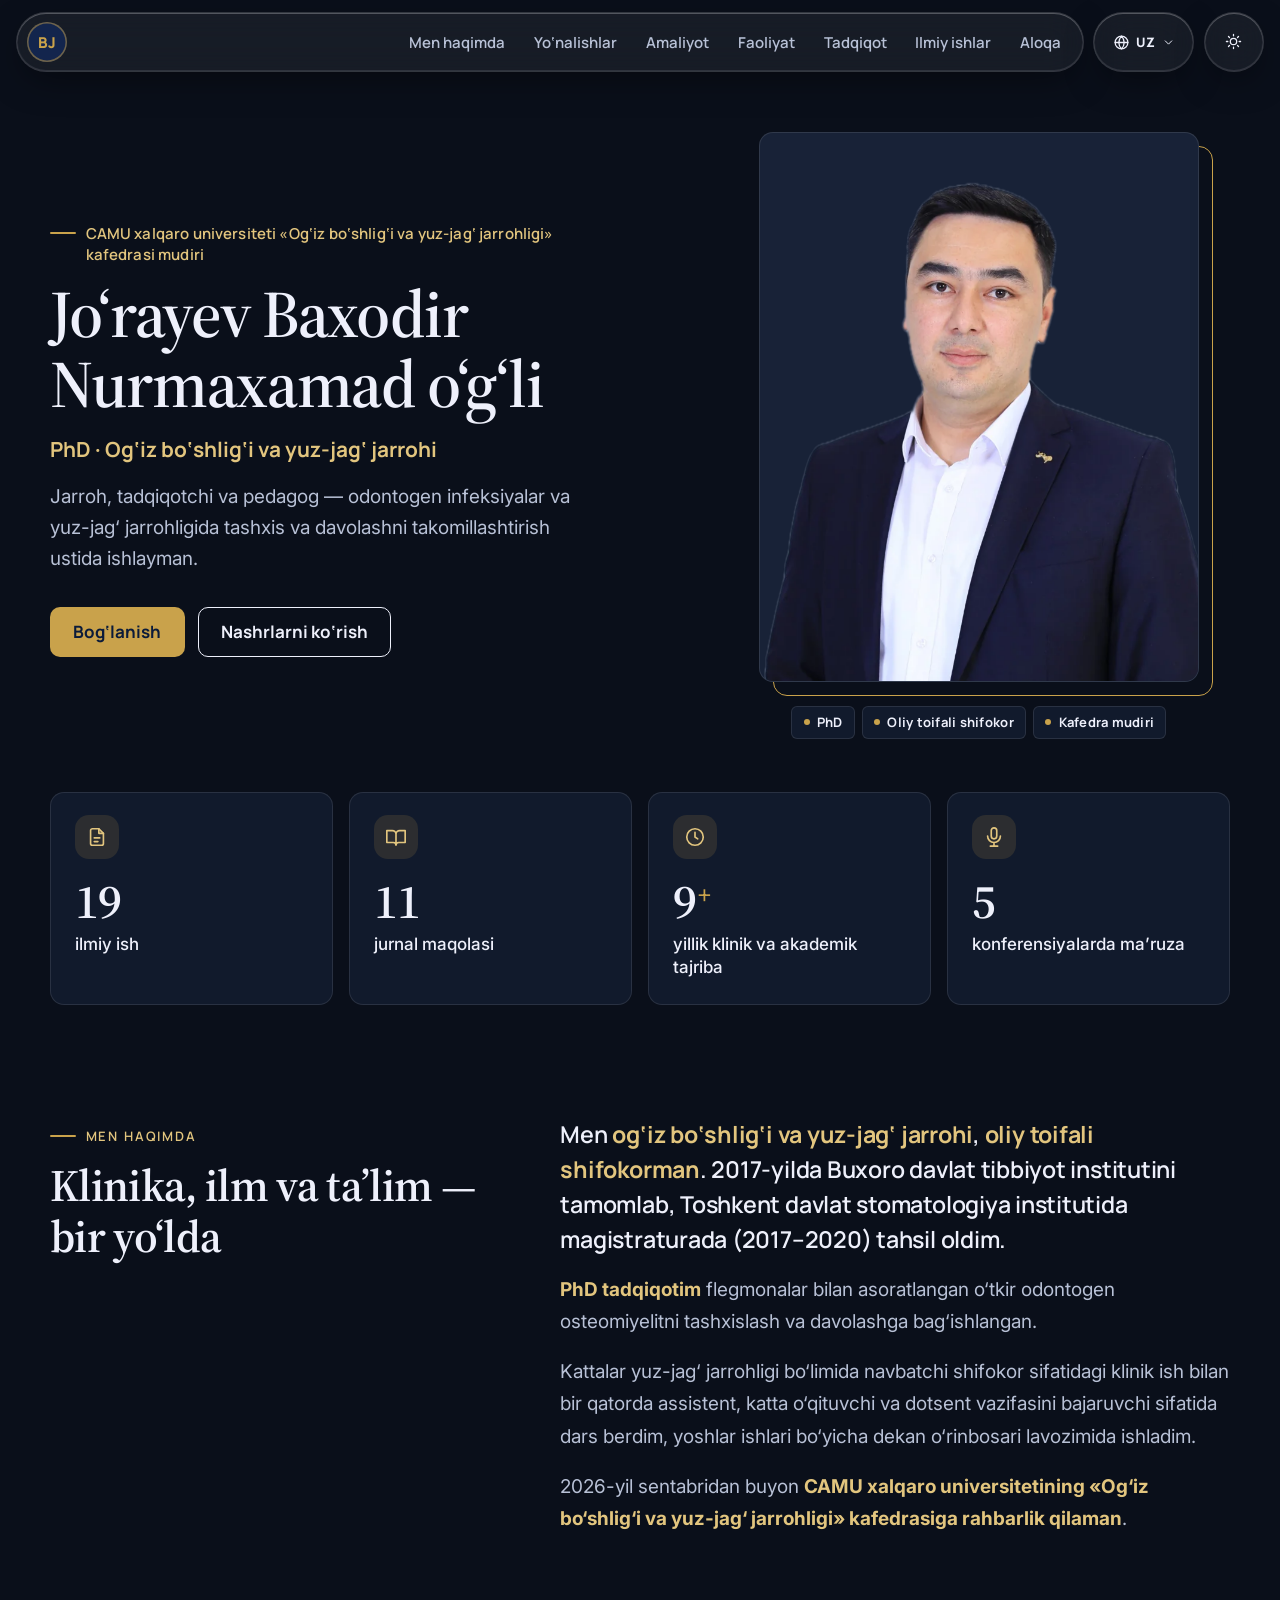
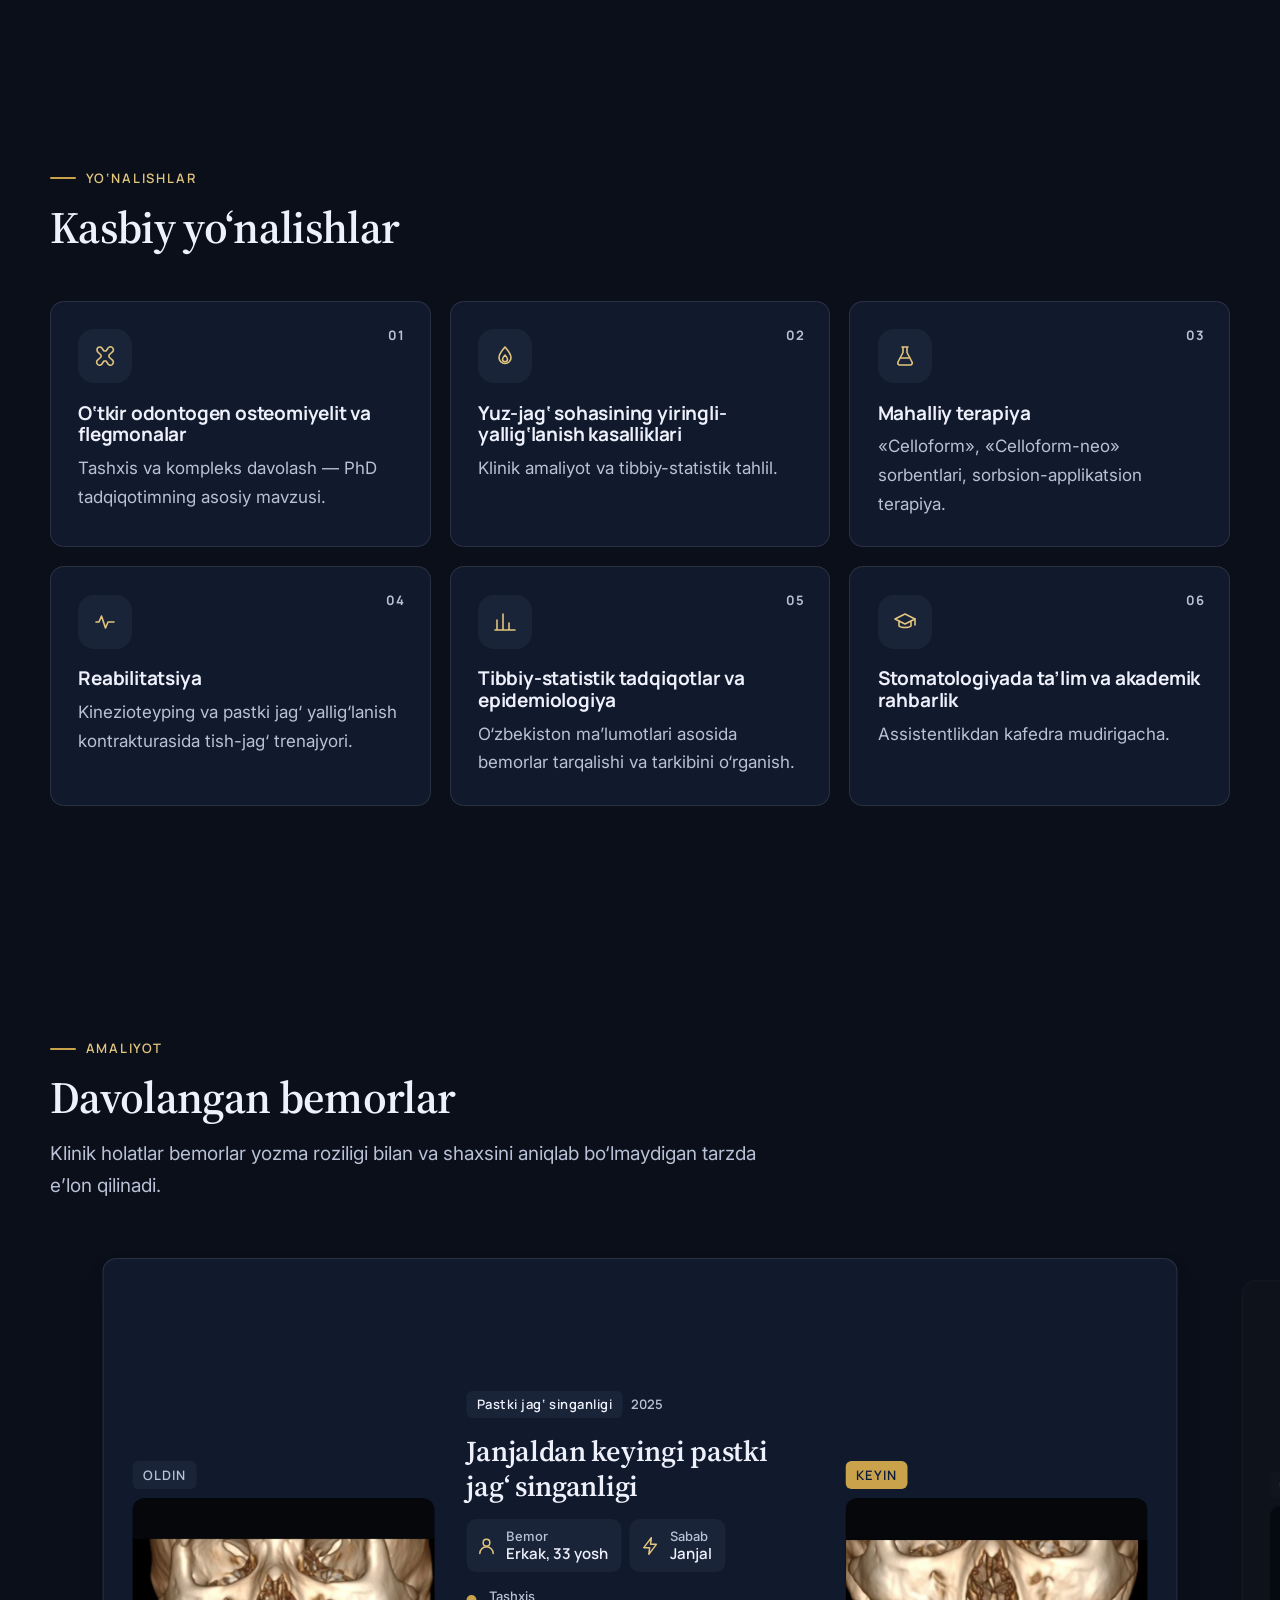
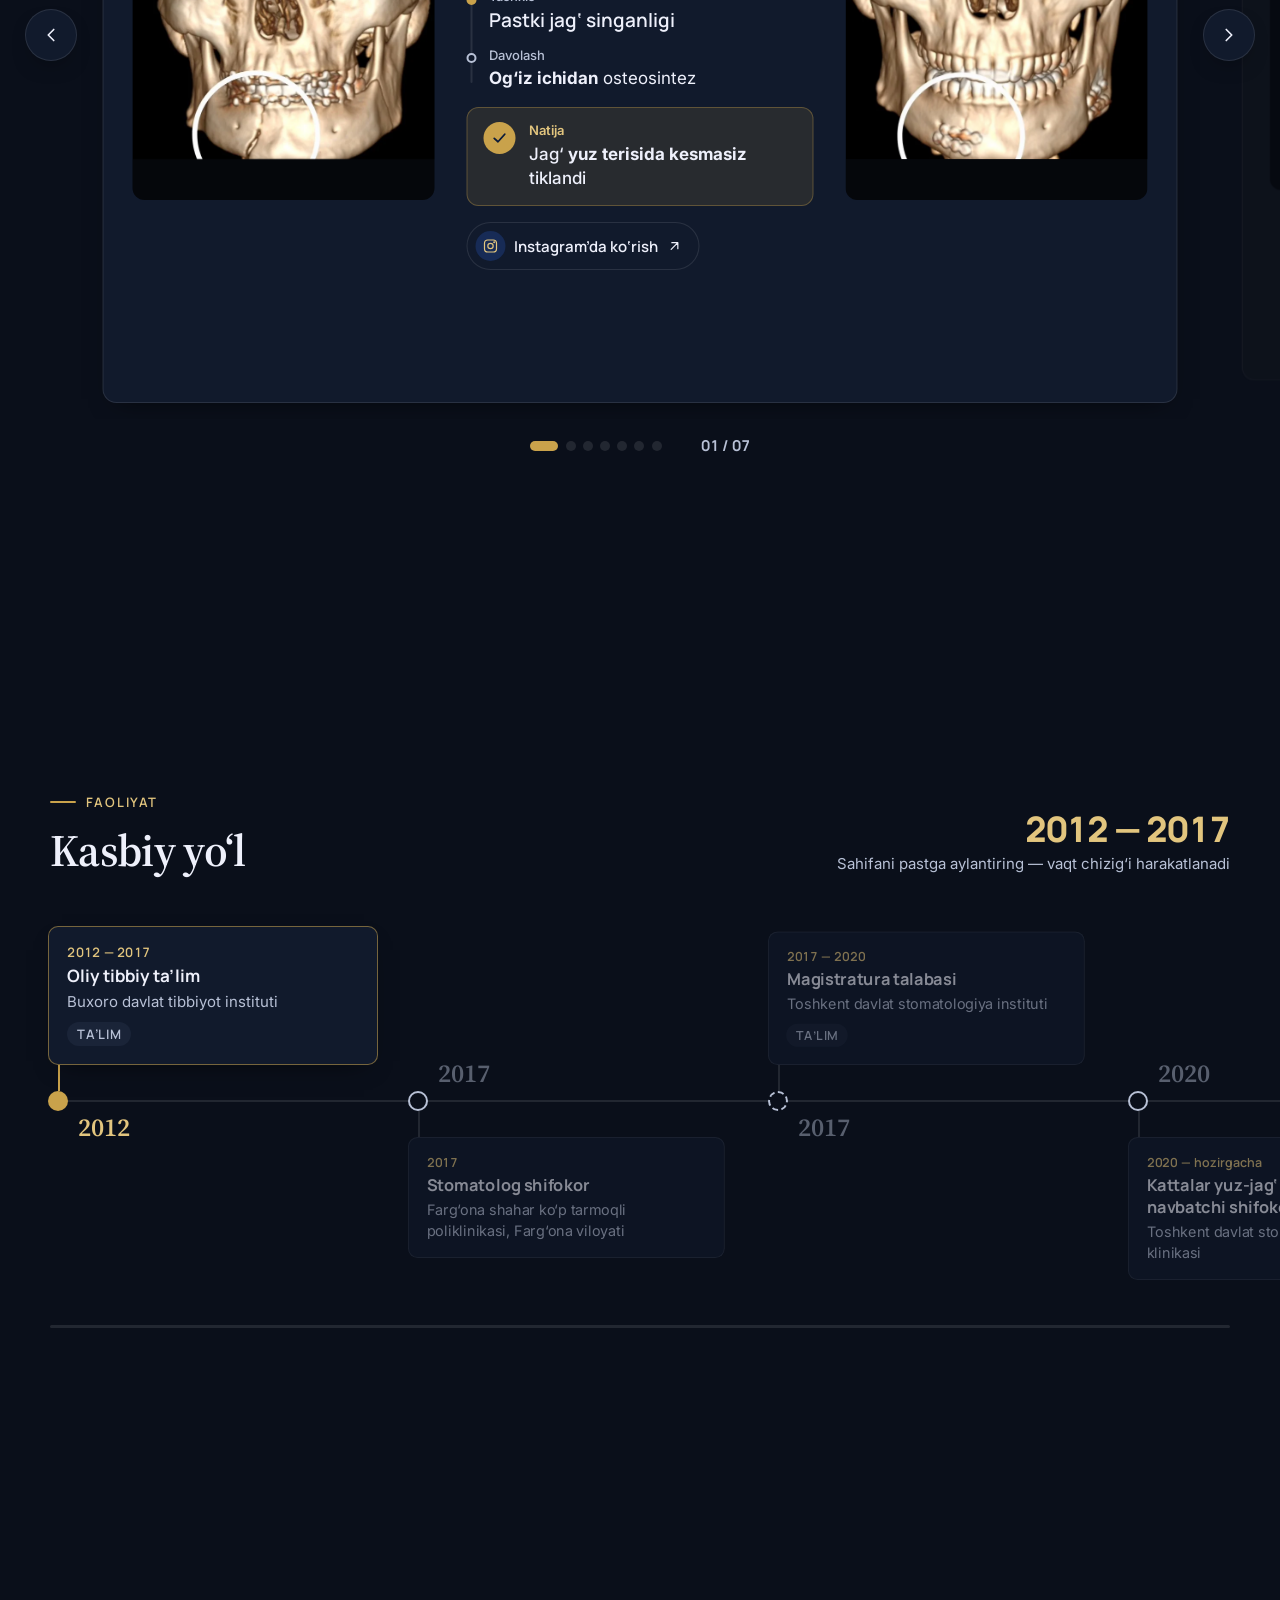
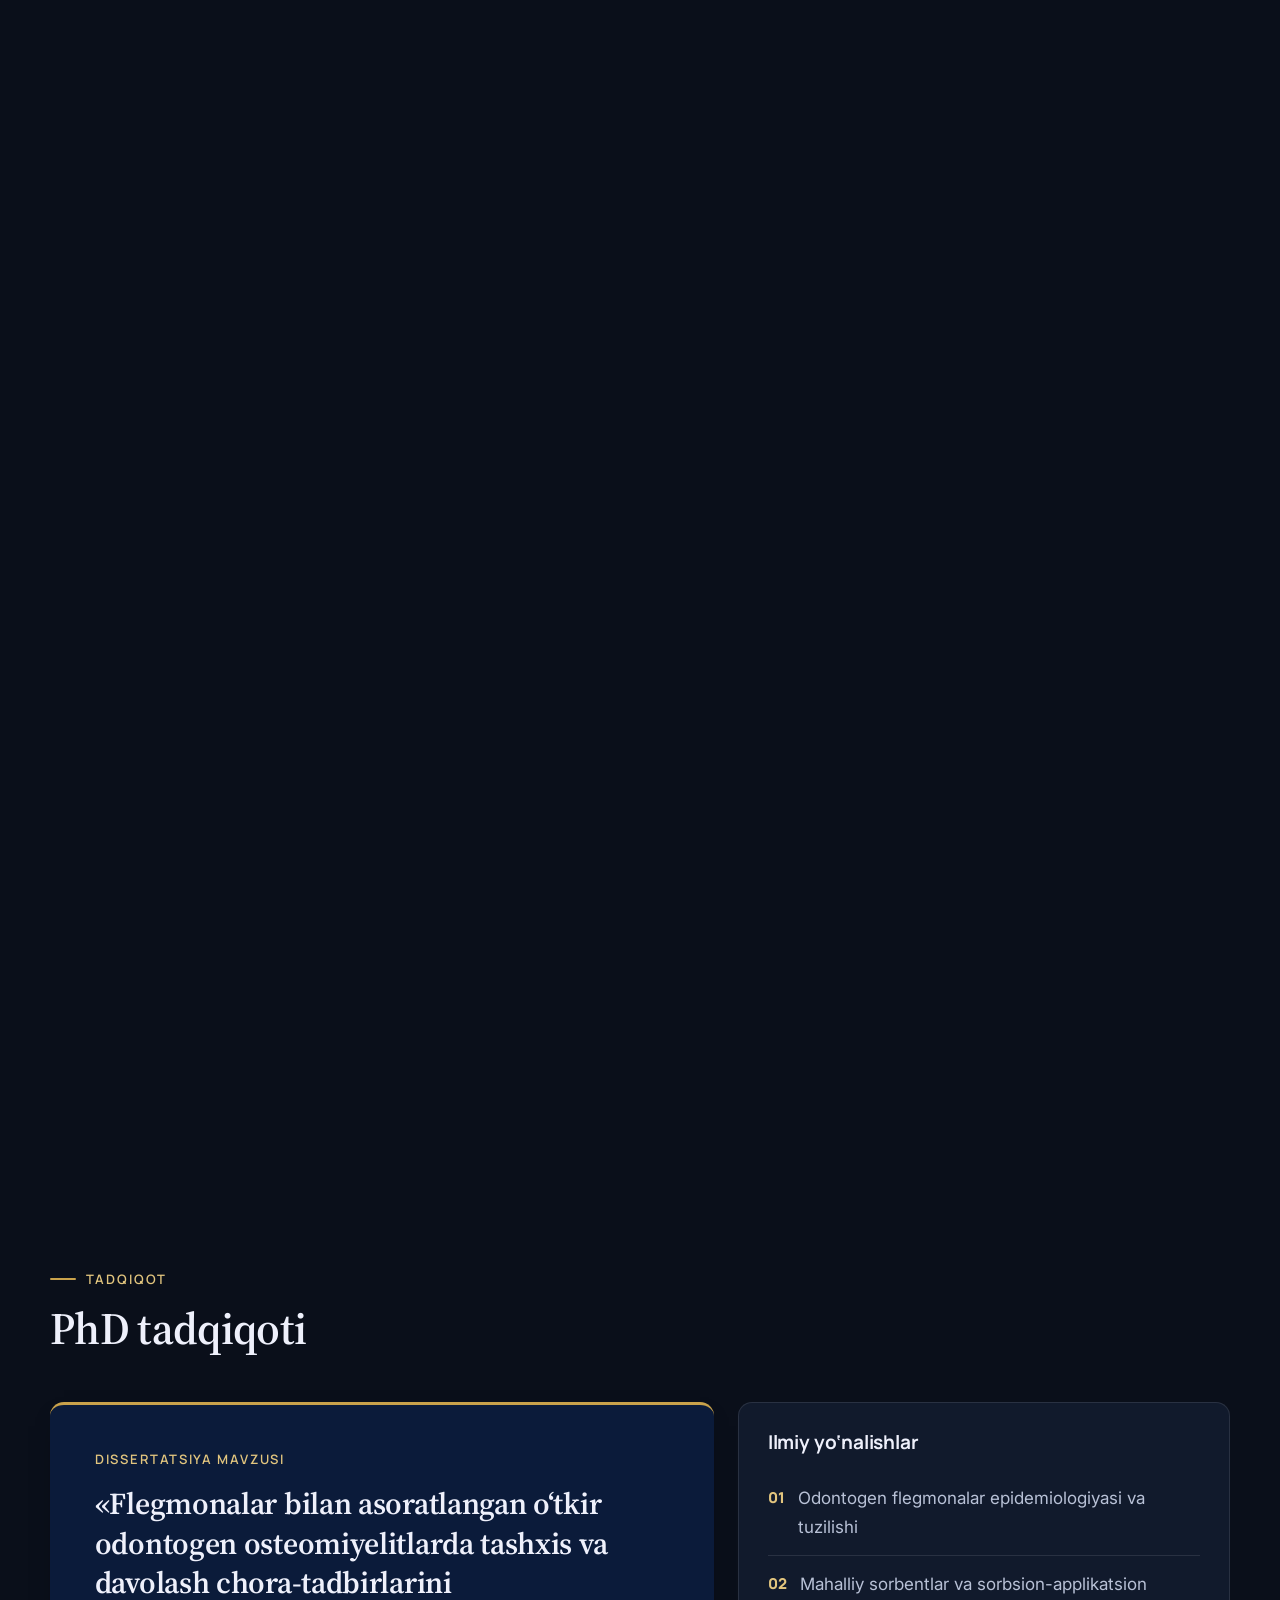
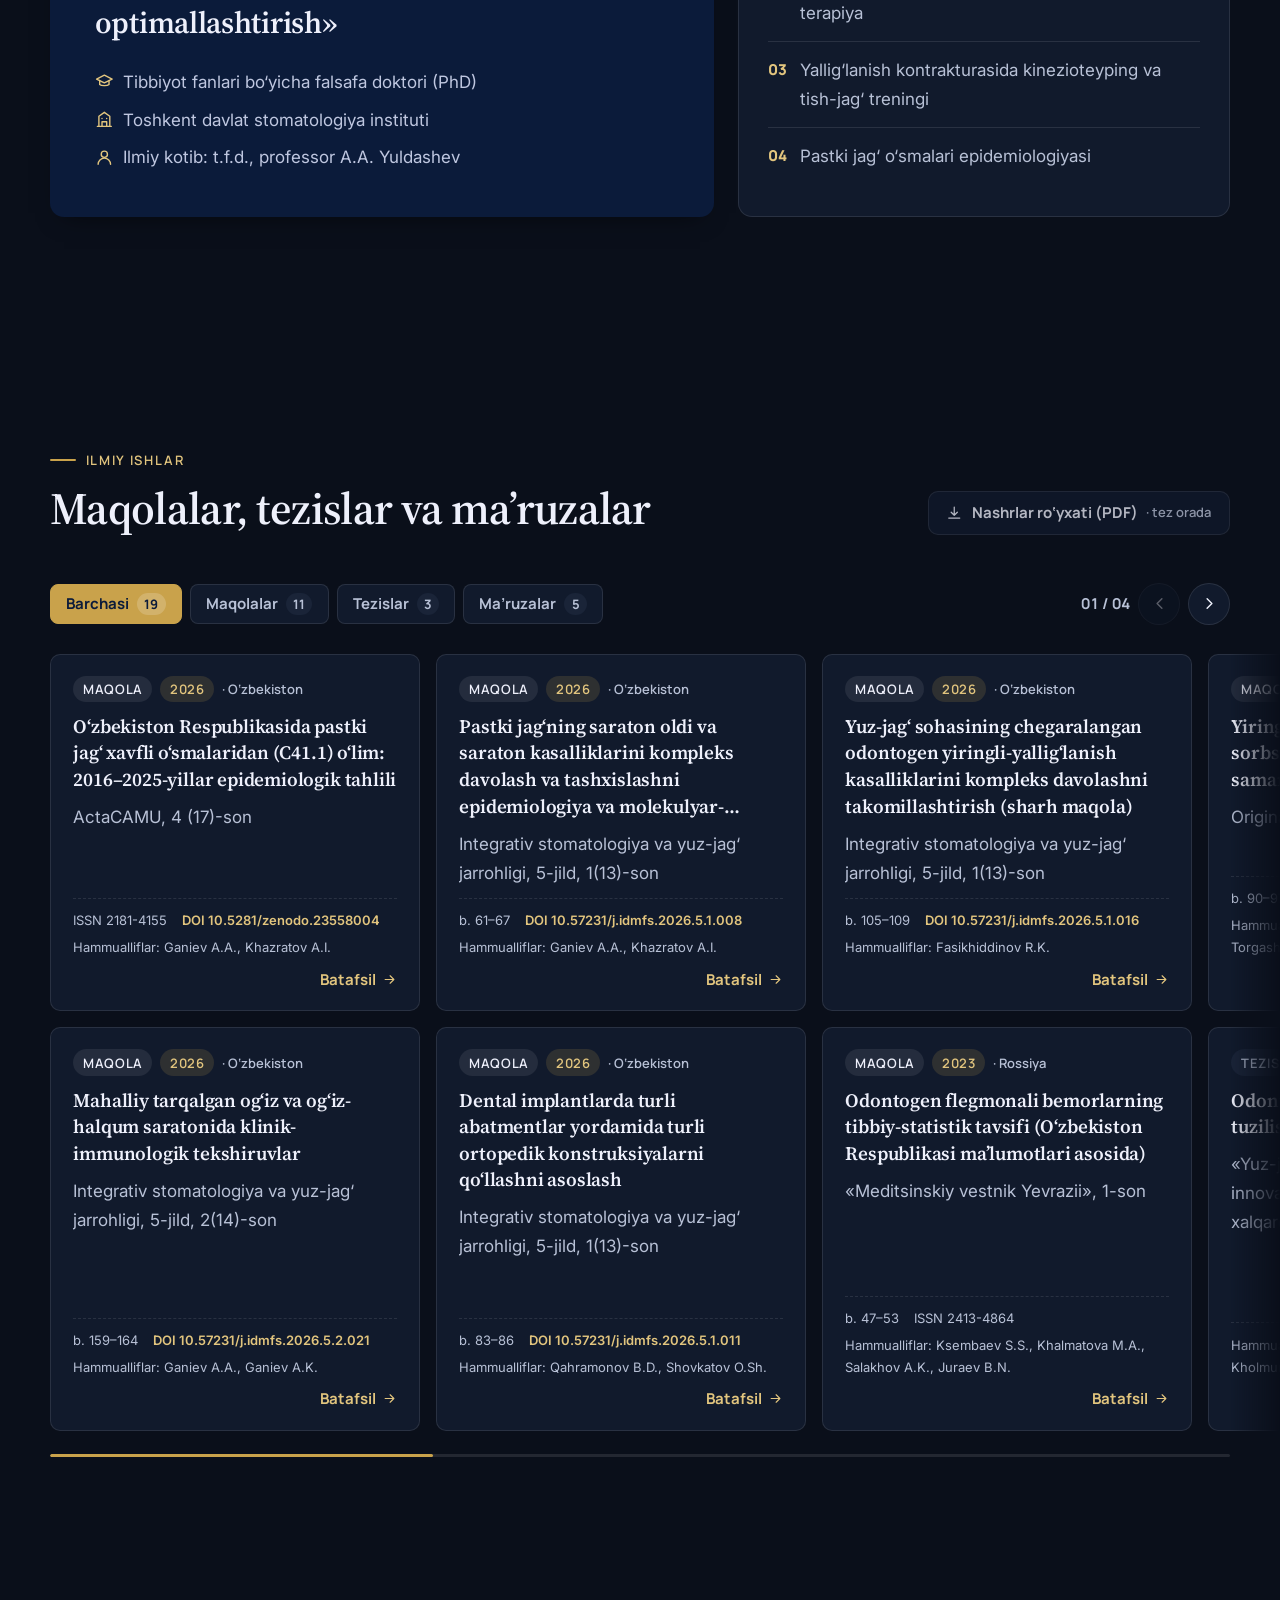
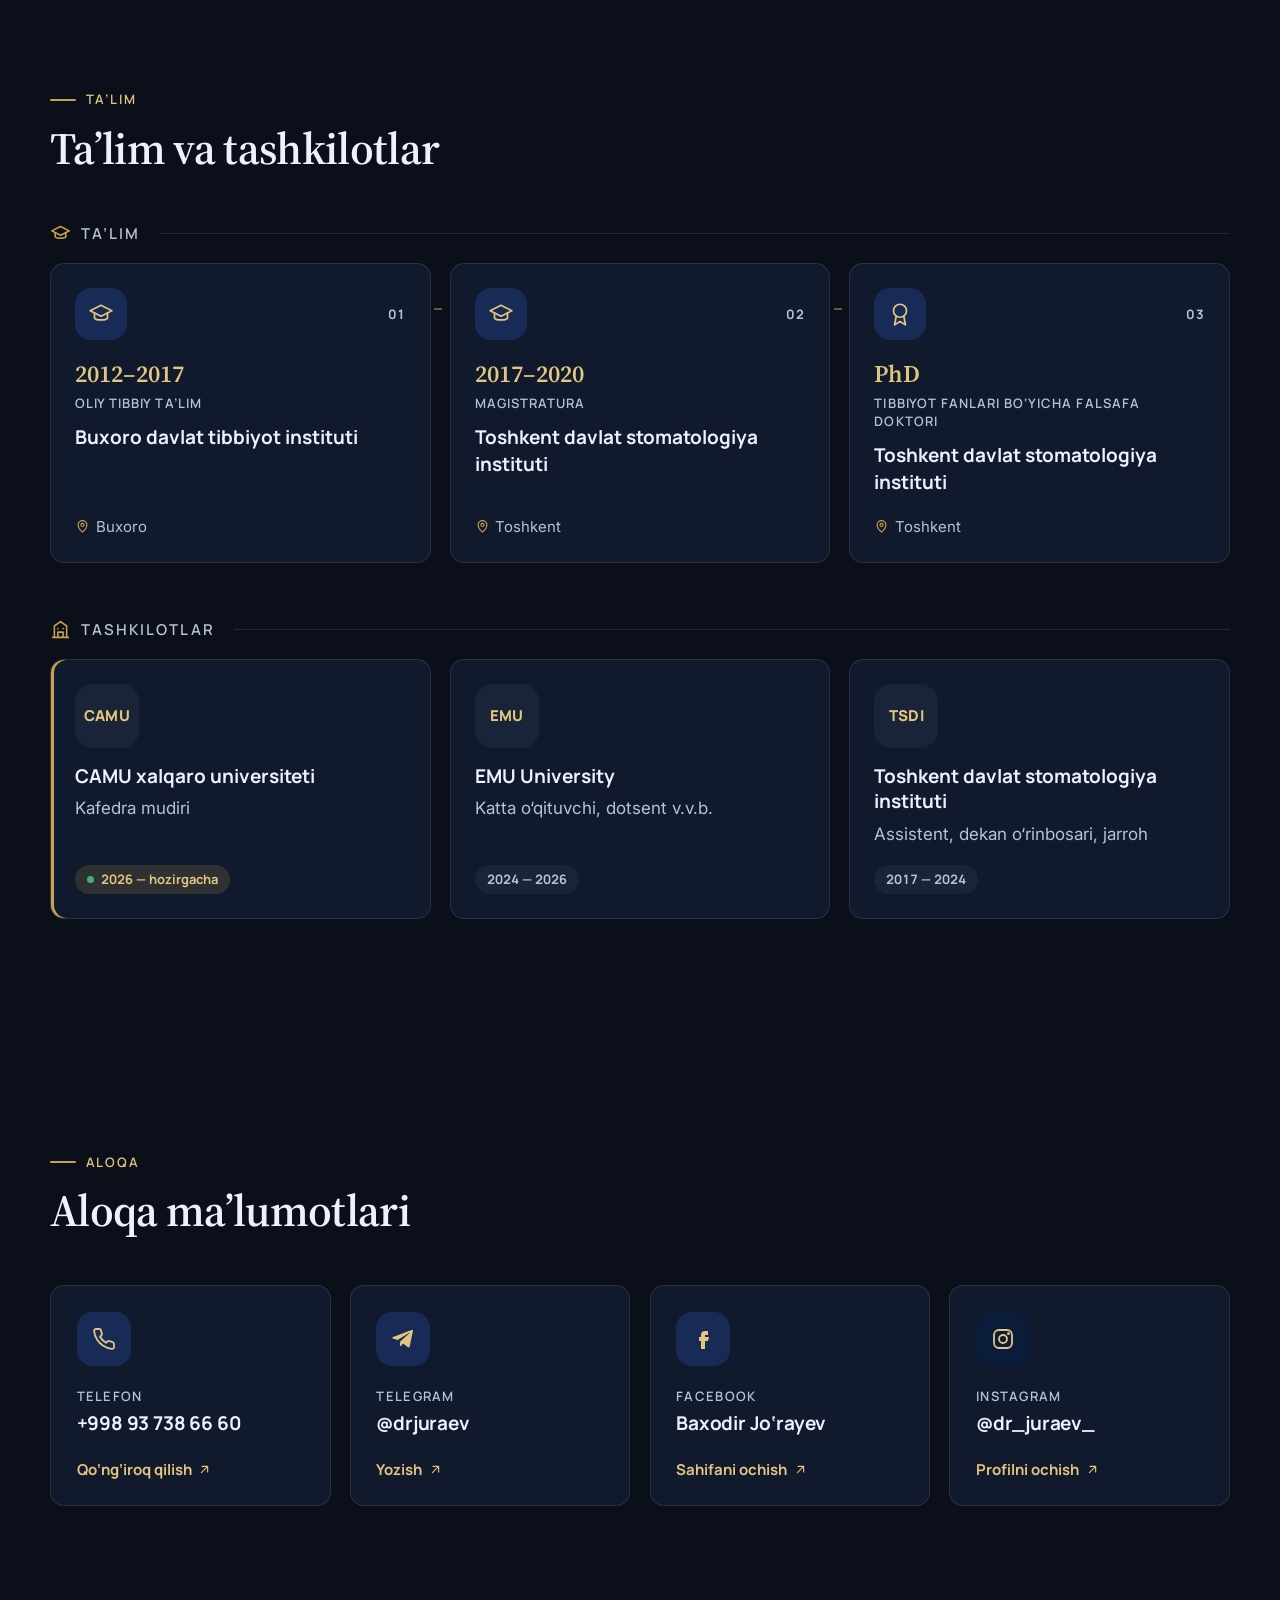
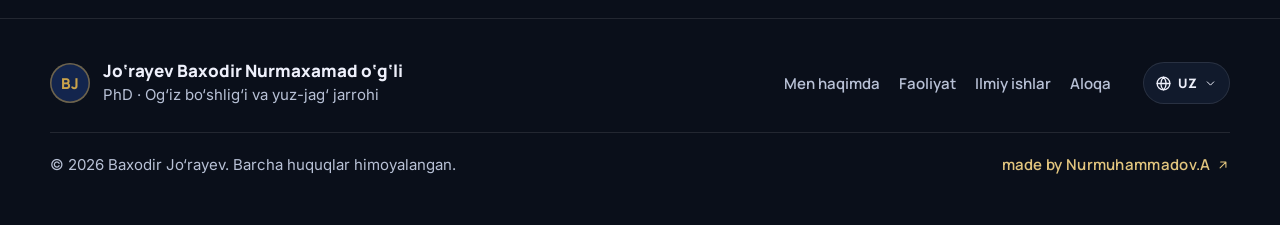
==== index.html @ 3d2b8ce1 "Upload portfolio" ====
<!doctype html>
<html lang="uz" data-theme="dark">
<head>
  <meta charset="utf-8">
  <meta name="viewport" content="width=device-width, initial-scale=1, viewport-fit=cover">

  <!-- SEO. Titles/descriptions are also switched per language by main.js -->
  <title>Baxodir Jo‘rayev — PhD, yuz-jag‘ jarrohi</title>
  <meta name="description" content="PhD, highest-category physician and oral & maxillofacial surgeon. Head of the Department of Oral and Maxillofacial Surgery at CAMU International University. Publications, career and contacts.">
  <meta name="author" content="Bakhodir Juraev">
  <meta name="theme-color" content="#0B1B3A">
  <link rel="icon" href="assets/favicon.svg" type="image/svg+xml">
  <link rel="apple-touch-icon" href="assets/favicon.svg">

  <!-- Open Graph / social preview.
       When the site has a domain, make og:image and og:url absolute (https://your-domain/...). -->
  <meta property="og:type" content="profile">
  <meta property="og:title" content="Bakhodir Juraev — PhD, Oral & Maxillofacial Surgeon">
  <meta property="og:description" content="Surgeon, researcher and educator — optimizing diagnosis and treatment of odontogenic infections and maxillofacial surgery.">
  <meta property="og:image" content="assets/og-image.jpg">
  <meta property="og:image:width" content="1200">
  <meta property="og:image:height" content="630">
  <meta property="og:image:alt" content="Portrait of Bakhodir Juraev">
  <meta property="og:locale" content="uz_UZ">
  <meta property="og:locale:alternate" content="ru_RU">
  <meta property="og:locale:alternate" content="en_US">
  <meta property="profile:first_name" content="Bakhodir">
  <meta property="profile:last_name" content="Juraev">
  <meta name="twitter:card" content="summary_large_image">

  <!-- Structured data: Person + Physician -->
  <script type="application/ld+json">
  {
    "@context": "https://schema.org",
    "@type": ["Person", "Physician"],
    "name": "Bakhodir Nurmakhamadovich Juraev",
    "alternateName": ["Жураев Баходир Нурмахамадович", "Jo‘rayev Baxodir Nurmaxamad o‘g‘li"],
    "honorificSuffix": "PhD",
    "jobTitle": "Head of the Department of Oral and Maxillofacial Surgery",
    "medicalSpecialty": "Oral and Maxillofacial Surgery",
    "image": "assets/portrait-cutout.png",
    "telephone": "+998937386660",
    "worksFor": { "@type": "CollegeOrUniversity", "name": "CAMU International University" },
    "alumniOf": [
      { "@type": "CollegeOrUniversity", "name": "Bukhara State Medical Institute" },
      { "@type": "CollegeOrUniversity", "name": "Tashkent State Dental Institute" }
    ],
    "knowsAbout": ["Odontogenic osteomyelitis", "Odontogenic phlegmons", "Maxillofacial surgery", "Sorption-application therapy", "Kinesiotaping"],
    "sameAs": ["https://www.facebook.com/share/1BqZWPzV9R/", "https://t.me/drjuraev"]
  }
  </script>

  <!-- Fonts: Source Serif 4 (headings) + Manrope (UI labels) + Inter (body); all include Latin-ext (o‘ g‘) and Cyrillic -->
  <link rel="preconnect" href="https://fonts.googleapis.com">
  <link rel="preconnect" href="https://fonts.gstatic.com" crossorigin>
  <link href="https://fonts.googleapis.com/css2?family=Inter:wght@400;500;600&family=Manrope:wght@500;600;700;800&family=Source+Serif+4:opsz,wght@8..60,500;8..60,600&display=swap" rel="stylesheet">

  <link rel="preload" as="image" href="assets/portrait-cutout.webp" type="image/webp">
  <!-- ?v=N: bump after editing CSS/JS so browsers fetch the new files -->
  <link rel="stylesheet" href="css/styles.css?v=26">

  <!-- Apply saved theme before paint (avoids a flash of the wrong theme) -->
  <script>
    /* Dark by default; a visitor's own choice (saved when they press the toggle) wins */
    try { var t = localStorage.getItem("bj-theme"); if (t) document.documentElement.dataset.theme = t; } catch (e) {}
  </script>
</head>
<body>
  <!-- Loading screen: hidden by main.js once the page has loaded (CSS hides it anyway after 6s) -->
  <div class="loader" id="loader" aria-hidden="true">
    <div class="loader__inner">
      <span class="loader__mark">BJ</span>
      <p class="loader__name">Joraev Bohodir Nurmuhammadovich</p>
      <span class="loader__bar"><span></span></span>
    </div>
  </div>

  <a class="skip-link" href="#main" data-i18n="skip">Skip to content</a>


  <!-- ============================ NAVBAR ============================ -->
  <header class="nav" id="nav">
    <div class="nav__row">
      <!-- Main glass bar: brand + section links -->
      <div class="nav__glass" id="navGlass">
        <a class="nav__brand" href="#top" aria-label="Home">
          <span class="nav__mark" aria-hidden="true">BJ</span>
          <span class="nav__name" data-bind="person.shortName">Bakhodir Juraev</span>
        </a>

        <nav class="nav__links" id="navLinks" aria-label="Primary">
          <span class="nav__blob" id="navBlob" aria-hidden="true"></span>
          <a href="#about" data-i18n="nav.about">About</a>
          <a href="#expertise" data-i18n="nav.expertise">Expertise</a>
          <a href="#cases" data-i18n="nav.cases">Cases</a>
          <a href="#career" data-i18n="nav.career">Career</a>
          <a href="#research" data-i18n="nav.research">Research</a>
          <a href="#publications" data-i18n="nav.publications">Publications</a>
          <a href="#contact" data-i18n="nav.contact">Contact</a>
        </nav>

        <button class="icon-btn nav__burger" id="menuToggle" type="button" aria-expanded="false" aria-controls="navLinks" data-i18n-aria="menu" aria-label="Menu">
          <span></span><span></span>
        </button>
      </div>

      <!-- Separate glass controls: language and theme -->
      <div class="nav__pill nav__pill--lang">
        <div class="lang" data-lang-switch></div>
      </div>
      <button class="nav__pill theme-btn" id="themeToggle" type="button" aria-label="Dark mode">
        <span class="theme-btn__icon" aria-hidden="true">
          <svg class="i-sun" viewBox="0 0 24 24"><circle cx="12" cy="12" r="4.5"/><path d="M12 2v2M12 20v2M4.9 4.9l1.4 1.4M17.7 17.7l1.4 1.4M2 12h2M20 12h2M4.9 19.1l1.4-1.4M17.7 6.3l1.4-1.4"/></svg>
          <svg class="i-moon" viewBox="0 0 24 24"><path d="M21 12.8A9 9 0 1 1 11.2 3a7 7 0 0 0 9.8 9.8z"/></svg>
        </span>
      </button>
    </div>
  </header>

  <main id="main">
    <!-- ============================ HERO ============================ -->
    <section class="hero" id="top">
      <div class="container hero__grid">
        <div class="hero__text">
          <p class="eyebrow reveal" data-bind="person.position"></p>
          <h1 class="hero__name reveal" data-bind="person.name"></h1>
          <p class="hero__title reveal" data-bind="person.title"></p>
          <p class="hero__tagline reveal" data-bind="person.tagline"></p>
          <div class="hero__cta reveal">
            <a class="btn btn--gold" href="#contact" data-i18n="contactMe">Contact me</a>
            <a class="btn btn--outline" href="#publications" data-i18n="viewPubs">View publications</a>
          </div>
        </div>

        <div class="hero__media reveal" id="heroMedia">
          <!-- Portrait card: soft backdrop, halo behind the head, cut-out photo -->
          <div class="portrait">
            <div class="portrait__frame">
              <picture>
                <source srcset="assets/portrait-cutout.webp" type="image/webp">
                <img class="portrait__img" src="assets/portrait-cutout.png" width="900" height="1115" alt="" data-bind-alt="person.photoAlt" fetchpriority="high">
              </picture>
            </div>
          </div>
          <!-- Credentials sit under the photo, not on top of it -->
          <ul class="hero__badges" id="heroBadges" aria-label="Credentials"></ul>
        </div>
      </div>
    </section>

    <!-- ============================ STATS ============================ -->
    <section class="stats" aria-label="Key figures">
      <div class="container">
        <ul class="stats__grid" id="stats"></ul>
      </div>
    </section>

    <!-- ============================ ABOUT ============================ -->
    <section class="section" id="about">
      <div class="container about">
        <header class="section__head reveal">
          <p class="eyebrow" data-i18n="aboutEyebrow"></p>
          <h2 data-i18n="aboutTitle"></h2>
        </header>
        <div class="about__body reveal" id="aboutBody"></div>
      </div>
    </section>

    <!-- ========================== EXPERTISE ========================== -->
    <section class="section section--tint" id="expertise">
      <div class="container">
        <header class="section__head reveal">
          <p class="eyebrow" data-i18n="expertiseEyebrow"></p>
          <h2 data-i18n="expertiseTitle"></h2>
        </header>
        <div class="cards" id="expertiseCards"></div>
      </div>
    </section>

    <!-- ====================== CLINICAL CASES ======================
         Cards are rendered from SITE.cases in content.js -->
    <section class="section" id="cases">
      <div class="container">
        <header class="section__head reveal">
          <p class="eyebrow" data-i18n="cases.eyebrow"></p>
          <h2 data-i18n="cases.title"></h2>
          <p class="section__lead" data-i18n="cases.lead"></p>
        </header>
        <div class="cases" id="casesList"></div>
      </div>
    </section>

    <!-- =========================== CAREER ===========================
         Horizontal timeline. The section is tall; its inner block is sticky,
         and vertical scrolling moves the track sideways (main.js). -->
    <section class="career" id="career">
      <div class="career__pin">
        <div class="container career__head">
          <header class="section__head reveal">
            <p class="eyebrow" data-i18n="careerEyebrow"></p>
            <h2 data-i18n="careerTitle"></h2>
          </header>
          <div class="career__now" aria-hidden="true">
            <span class="career__now-date" id="careerNow"></span>
            <span class="career__hint" data-i18n="careerHint"></span>
          </div>
        </div>
        <div class="career__viewport" id="careerViewport">
          <ol class="career__track" id="timeline">
            <!-- items rendered by main.js -->
          </ol>
        </div>
        <div class="container">
          <div class="career__progress" aria-hidden="true"><span id="careerBar"></span></div>
        </div>
      </div>
    </section>

    <!-- ========================== RESEARCH ========================== -->
    <section class="section section--tint" id="research">
      <div class="container">
        <header class="section__head reveal">
          <p class="eyebrow" data-i18n="researchEyebrow"></p>
          <h2 data-i18n="researchTitle"></h2>
        </header>
        <div class="research" id="researchBody"></div>
      </div>
    </section>

    <!-- ======================== PUBLICATIONS ========================
         Horizontal carousel: drag, swipe, arrows or the keyboard. -->
    <section class="section" id="publications">
      <div class="container">
        <header class="section__head section__head--row reveal">
          <div>
            <p class="eyebrow" data-i18n="pubsEyebrow"></p>
            <h2 data-i18n="pubsTitle"></h2>
          </div>
          <a class="btn btn--ghost btn--sm" id="pdfBtn" href="#"></a>
        </header>
        <div class="pubs-bar reveal">
          <div class="filters" role="tablist" id="pubFilters"></div>
          <div class="carousel-ctrl">
            <span class="carousel-count" id="pubCount" aria-live="polite"></span>
            <button class="round-btn" type="button" id="pubPrev" data-i18n-aria="prev">
              <svg viewBox="0 0 24 24" aria-hidden="true"><path d="M15 18l-6-6 6-6"/></svg>
            </button>
            <button class="round-btn" type="button" id="pubNext" data-i18n-aria="next">
              <svg viewBox="0 0 24 24" aria-hidden="true"><path d="M9 18l6-6-6-6"/></svg>
            </button>
          </div>
        </div>
      </div>
      <div class="pubs-scroller reveal" id="pubScroller" tabindex="0" aria-labelledby="pubFilters">
        <ul class="pubs" id="pubList"></ul>
      </div>
      <div class="container">
        <div class="carousel-progress" aria-hidden="true"><span id="pubBar"></span></div>
      </div>
    </section>

    <!-- ===================== EDUCATION & AFFILIATIONS ===================== -->
    <section class="section section--tint" id="education">
      <div class="container">
        <header class="section__head reveal">
          <p class="eyebrow" data-i18n="eduEyebrow"></p>
          <h2 data-i18n="eduTitle"></h2>
        </header>
        <div class="edu" id="eduBody"></div>
      </div>
    </section>

    <!-- =========================== CONTACT =========================== -->
    <section class="section" id="contact">
      <div class="container">
        <header class="section__head reveal">
          <p class="eyebrow" data-i18n="contactEyebrow"></p>
          <h2 data-i18n="contactTitle"></h2>
        </header>
        <!-- One card per channel; empty values in content.js are hidden -->
        <ul class="contact-cards" id="contactList"></ul>
      </div>
    </section>
  </main>

  <!-- ============================ FOOTER ============================ -->
  <footer class="footer">
    <div class="container footer__inner">
      <div class="footer__id">
        <span class="nav__mark" aria-hidden="true">BJ</span>
        <div>
          <strong data-bind="person.name"></strong>
          <span data-bind="person.title"></span>
        </div>
      </div>
      <nav class="footer__links" aria-label="Footer">
        <a href="#about" data-i18n="nav.about"></a>
        <a href="#career" data-i18n="nav.career"></a>
        <a href="#publications" data-i18n="nav.publications"></a>
        <a href="#contact" data-i18n="nav.contact"></a>
      </nav>
      <div class="lang lang--up" data-lang-switch></div>
      <div class="footer__bottom">
        <p class="footer__copy">© 2026 <span data-bind="person.shortName"></span>. <span data-i18n="footerRights"></span></p>
        <a class="footer__credit" href="https://nurmuhammadov-azizbek.vercel.app" target="_blank" rel="noopener">made by Nurmuhammadov.A
          <svg viewBox="0 0 24 24" aria-hidden="true"><path d="M7 17 17 7M8 7h9v9"/></svg></a>
      </div>
    </div>
  </footer>

  <!-- Publication details (filled by main.js) -->
  <dialog class="pub-modal" id="pubModal" aria-labelledby="pubModalTitle">
    <div class="pub-modal__card">
      <div class="pub-modal__head">
        <div class="pub__top" id="pubModalTags"></div>
        <button class="round-btn pub-modal__close" type="button" id="pubModalClose" data-i18n-aria="details.close">
          <svg viewBox="0 0 24 24" aria-hidden="true"><path d="M6 6l12 12M18 6 6 18"/></svg>
        </button>
      </div>
      <h3 class="pub-modal__title" id="pubModalTitle"></h3>
      <dl class="pub-modal__facts" id="pubModalFacts"></dl>
      <div class="pub-modal__actions" id="pubModalActions"></div>
      <div class="pub-modal__nav">
        <button class="round-btn" type="button" id="pubModalPrev" data-i18n-aria="prev"><svg viewBox="0 0 24 24" aria-hidden="true"><path d="M15 18l-6-6 6-6"/></svg></button>
        <span class="carousel-count" id="pubModalCount"></span>
        <button class="round-btn" type="button" id="pubModalNext" data-i18n-aria="next"><svg viewBox="0 0 24 24" aria-hidden="true"><path d="M9 18l6-6-6-6"/></svg></button>
      </div>
    </div>
  </dialog>

  <!-- Custom cursor: the dot is the pointer, the ring follows it -->
  <div class="cursor" aria-hidden="true"><span class="cursor__ring"></span><span class="cursor__dot"></span></div>

  <script src="js/content.js?v=26"></script>
  <script src="js/main.js?v=26"></script>
</body>
</html>
---- css/styles.css ----
/* =====================================================================
   Bakhodir Juraev — portfolio styles
   Palette from the portrait: navy (#0B1B3A), cool off-white, gold (#C9A24B)
   Style: editorial / Swiss — flat colour, one accent, hairline borders,
   no decorative gradients or glows.
   ===================================================================== */

/* Animatable custom properties (rotating borders etc.) */
@property --ang { syntax: "<angle>"; inherits: false; initial-value: 0deg; }

/* ----------------------------- Tokens ----------------------------- */
:root {
  --navy: #0B1B3A;
  --gold: #C9A24B;
  --gold-2: #E2C57E;
  --gold-ink: #8A6A22; /* gold dark enough for text on light backgrounds */

  --bg: #F6F7F9;
  --bg-2: #F6F7F9;
  --surface: #FFFFFF;
  --glass: rgba(255, 255, 255, 0.72);
  --glass-border: rgba(11, 27, 58, 0.08);
  --text: #0B1B3A;
  --muted: #3F4A63;
  --line: rgba(11, 27, 58, 0.12);
  --chip: #ECEEF3;
  --sb-thumb: rgba(11, 27, 58, .28);

  /* liquid glass (navbar, menus) */
  --lg-bg: rgba(255, 255, 255, .42);
  --lg-border: rgba(255, 255, 255, .75);
  --lg-edge: inset 0 1px 0 rgba(255, 255, 255, .95), inset 0 -1px 0 rgba(255, 255, 255, .35), inset 0 0 0 1px rgba(255, 255, 255, .25);
  --lg-shadow: 0 10px 34px -10px rgba(11, 27, 58, .22), 0 2px 6px rgba(11, 27, 58, .06);
  --lg-blob: rgba(255, 255, 255, .85);

  --shadow-sm: 0 1px 2px rgba(11, 27, 58, .05);
  --shadow-md: 0 1px 2px rgba(11, 27, 58, .06), 0 10px 24px -14px rgba(11, 27, 58, .22);

  --r: 10px;
  --r-lg: 14px;

  /* type scale (html = 16px): 13 · 15 · 17 · 19 · 22 px — use these, not ad-hoc sizes */
  --fs-xs: .8125rem;
  --fs-sm: .9375rem;
  --fs-base: 1.0625rem;
  --fs-md: 1.1875rem;
  --fs-lg: 1.375rem;

  --font-display: "Source Serif 4", Georgia, "Times New Roman", serif; /* headings */
  --font-head: "Manrope", "Segoe UI", system-ui, sans-serif;              /* UI labels */
  --font-body: "Inter", "Segoe UI", system-ui, sans-serif;

  --nav-h: 84px;            /* space reserved for the floating navbar */
  --gutter: max(1.25rem, calc((100vw - 1180px) / 2));
  --ease: cubic-bezier(.2, .7, .2, 1);
  --spring: cubic-bezier(.3, 1.15, .4, 1);
  color-scheme: light;
}

[data-theme="dark"] {
  --bg: #0A0F1A;
  --bg-2: #0A0F1A;
  --surface: #111A2C;
  --glass: rgba(255, 255, 255, 0.035);
  --glass-border: rgba(255, 255, 255, 0.08);
  --text: #EEF0FB;
  --muted: #B8C1D6;
  --line: rgba(255, 255, 255, 0.1);
  --chip: #1A2438;
  --sb-thumb: rgba(255, 255, 255, .22);
  --gold-ink: #E2C57E;
  --lg-bg: rgba(255, 255, 255, .055);
  --lg-border: rgba(255, 255, 255, .12);
  --lg-edge: inset 0 1px 0 rgba(255, 255, 255, .22), inset 0 -1px 0 rgba(255, 255, 255, .06), inset 0 0 0 1px rgba(255, 255, 255, .05);
  --lg-shadow: 0 12px 36px -10px rgba(0, 0, 0, .55);
  --lg-blob: rgba(255, 255, 255, .1);
  --shadow-sm: none;
  --shadow-md: 0 10px 24px -14px rgba(0, 0, 0, .7);
  color-scheme: dark;
}

/* ----------------------------- Base ----------------------------- */
*, *::before, *::after { box-sizing: border-box; }
html { scroll-behavior: smooth; scroll-padding-top: calc(var(--nav-h) + 8px); -webkit-text-size-adjust: 100%; }
body {
  margin: 0;
  font: 400 var(--fs-base)/1.7 var(--font-body);
  color: var(--text);
  background: var(--bg);
  -webkit-font-smoothing: antialiased;
  overflow-x: hidden;
}
/* Page scrollbar: thin rounded thumb that turns gold on hover */
::-webkit-scrollbar { width: 12px; height: 12px; }
::-webkit-scrollbar-track { background: var(--bg); }
::-webkit-scrollbar-thumb { background: var(--sb-thumb); border-radius: 12px; border: 3px solid var(--bg); min-height: 48px; }
::-webkit-scrollbar-thumb:hover { background: var(--gold); }
::-webkit-scrollbar-corner { background: var(--bg); }
@supports not selector(::-webkit-scrollbar) {
  html { scrollbar-width: thin; scrollbar-color: var(--sb-thumb) var(--bg); }
}
img { max-width: 100%; display: block; }
a { color: inherit; }
h1, h2, h3 { font-family: var(--font-head); line-height: 1.15; letter-spacing: -0.02em; margin: 0; }
h1, h2 { font-family: var(--font-display); font-weight: 600; letter-spacing: -0.015em; }
h2 { font-size: clamp(1.9rem, 3.6vw, 2.8rem); }
h3 { font-size: var(--fs-md); font-weight: 700; letter-spacing: -0.01em; }
p { margin: 0; }
ul, ol { margin: 0; padding: 0; list-style: none; }
button { font: inherit; }
svg { width: 1em; height: 1em; fill: none; stroke: currentColor; stroke-width: 1.8; stroke-linecap: round; stroke-linejoin: round; }

:focus-visible { outline: 2.5px solid var(--gold); outline-offset: 3px; border-radius: 8px; }

.container { width: min(1180px, 100% - 2.5rem); margin-inline: auto; }

.skip-link {
  position: absolute; left: 1rem; top: -100px; z-index: 100;
  background: var(--navy); color: #fff; padding: .6rem 1rem; border-radius: 10px; text-decoration: none;
}
.skip-link:focus { top: 1rem; }

.eyebrow {
  display: inline-flex; align-items: center; gap: .6rem;
  font: 600 var(--fs-xs)/1.4 var(--font-head);
  letter-spacing: .14em; text-transform: uppercase; color: var(--gold-ink);
  margin-bottom: .9rem;
}
.eyebrow::before { content: ""; width: 26px; height: 2px; background: var(--gold); border-radius: 2px; flex: none; }
.eyebrow--light { color: var(--gold-2); }

.glass {
  background: var(--glass);
  border: 1px solid var(--glass-border);
  -webkit-backdrop-filter: blur(16px);
  backdrop-filter: blur(16px);
  box-shadow: var(--shadow-md);
}

/* Smooth content swap when the language changes */
main, .footer { transition: opacity .28s var(--ease), filter .28s var(--ease), transform .28s var(--ease); }
body.is-switching main, body.is-switching .footer { opacity: 0; }

/* ----------------------------- Buttons ----------------------------- */
.btn {
  --h: 50px;
  position: relative; overflow: hidden; isolation: isolate;
  display: inline-flex; align-items: center; justify-content: center; gap: .55rem;
  min-height: var(--h); padding: 0 1.4rem; border-radius: var(--r);
  font: 700 var(--fs-base)/1 var(--font-head); text-decoration: none; cursor: pointer;
  border: 1.5px solid transparent;
  transition: transform .35s var(--spring), box-shadow .3s var(--ease), background-color .25s, color .25s, border-color .25s;
}
.btn:active { transform: scale(.97); }
.btn svg { width: 1.1em; height: 1.1em; }
.btn--gold { background: var(--gold); color: var(--navy); }
.btn--gold:hover { background: #B8913C; transform: translateY(-1px); }
.btn--outline { border-color: var(--text); color: var(--text); background: transparent; }
.btn--outline:hover { background: var(--text); color: var(--bg); transform: translateY(-1px); }
.btn--ghost { border-color: var(--line); background: var(--surface); color: var(--text); }
.btn--ghost:hover { border-color: var(--gold); transform: translateY(-2px); }
.btn--ghost[aria-disabled="true"] { opacity: .75; cursor: default; transform: none; }
.btn--ghost small { font-weight: 600; color: var(--muted); font-size: var(--fs-xs); white-space: nowrap; }
.btn--sm { --h: 44px; padding: 0 1.1rem; font-size: var(--fs-sm); }
.btn--block { width: 100%; }

.icon-btn, .round-btn {
  width: 42px; height: 42px; display: grid; place-items: center; flex: none;
  border-radius: 50%; border: 1px solid var(--line); background: var(--surface); color: var(--text);
  cursor: pointer; transition: border-color .2s, transform .35s var(--spring), background-color .2s;
}
.icon-btn:hover, .round-btn:hover:not(:disabled) { border-color: var(--gold); transform: scale(1.06); }
.icon-btn:active, .round-btn:active:not(:disabled) { transform: scale(.92); }
.icon-btn svg, .round-btn svg { width: 19px; height: 19px; }
.round-btn:disabled { opacity: .35; cursor: default; }

/* ============================ NAVBAR — liquid glass ============================ */
.nav {
  position: fixed; inset: 12px 0 auto; z-index: 50;
  display: flex; justify-content: center; padding-inline: 1rem;
  pointer-events: none;
}
.nav__glass {
  --mx: 50%; --my: 0%;
  pointer-events: auto; position: relative; isolation: isolate;
  display: flex; align-items: center; gap: 1rem;
  flex: 1; min-width: 0; height: 60px; padding: 0 .5rem 0 .6rem;
  border-radius: 999px;
  background: var(--lg-bg);
  border: 1px solid var(--lg-border);
  box-shadow: var(--lg-edge), var(--lg-shadow);
  -webkit-backdrop-filter: blur(18px);
  backdrop-filter: blur(18px);
  transition: height .5s var(--ease), box-shadow .4s, background .4s;
}
/* row holding the main bar + separate pills; narrows a little on scroll */
.nav__row { display: flex; align-items: center; gap: .6rem; width: min(1280px, 100%); transition: width .7s var(--spring); }
.nav.is-scrolled .nav__row { width: min(1220px, 100%); }
/* main.js adds .nav--tight when the links would not fit (long RU/UZ labels) */
.nav--tight .nav__name { display: none; }
.nav--tight .nav__links a { padding-inline: .6rem; }
/* separate round glass controls (language, theme) */
.nav__pill {
  pointer-events: auto; position: relative; flex: none; height: 60px; min-width: 60px;
  display: grid; place-items: center; border-radius: 999px; color: var(--text); cursor: pointer;
  background: var(--lg-bg); border: 1px solid var(--lg-border);
  box-shadow: var(--lg-edge), var(--lg-shadow);
  -webkit-backdrop-filter: blur(18px); backdrop-filter: blur(18px);
  transition: height .5s var(--ease), min-width .5s var(--ease), transform .45s var(--spring), border-color .3s;
}
.nav__pill:hover { transform: translateY(-2px); border-color: rgba(201, 162, 75, .6); }
.nav.is-scrolled .nav__pill { height: 56px; min-width: 56px; }
.nav__pill--lang { cursor: default; padding: 0 .35rem; }
.nav__pill--lang .lang__btn { height: 48px; border: 0; background: transparent; padding: 0 .8rem; }
[data-theme="dark"] .nav__pill--lang .lang__btn { background: transparent; }
.theme-btn { padding: 0; }
.theme-btn:active { transform: scale(.92); }
.nav.is-scrolled .nav__glass { height: 56px; }

.nav__brand { display: flex; align-items: center; gap: .65rem; text-decoration: none; font: 800 var(--fs-base) var(--font-head); letter-spacing: -.01em; white-space: nowrap; }
.nav__mark {
  width: 40px; height: 40px; border-radius: 50%; display: grid; place-items: center; flex: none;
  background: var(--navy); color: var(--gold); font: 800 var(--fs-sm) var(--font-head); letter-spacing: -.02em;
  box-shadow: inset 0 0 0 1.5px rgba(201, 162, 75, .5);
  transition: transform .45s var(--spring), box-shadow .3s;
}
.nav__brand:hover .nav__mark, .footer__id:hover .nav__mark { transform: scale(1.28); box-shadow: inset 0 0 0 1.5px var(--gold), 0 6px 16px -6px rgba(11, 27, 58, .5); }
[data-theme="dark"] .nav__mark { background: #13254D; }

.nav__links { position: relative; display: flex; gap: .1rem; margin-left: auto; }
.nav__links a {
  position: relative; z-index: 1; padding: .55rem .85rem; text-decoration: none; color: var(--muted);
  font: 600 var(--fs-sm) var(--font-head); border-radius: 999px; transition: color .3s;
  white-space: nowrap;
}
.nav__links a:hover, .nav__links a.is-active { color: var(--text); }
/* the liquid droplet that slides under the active link */
.nav__blob {
  position: absolute; z-index: 0; top: 50%; left: 0; height: 38px; width: 0;
  transform: translate(var(--bx, 0px), -50%) scale(var(--bsx, 1), var(--bsy, 1));
  border-radius: 999px; opacity: 0; pointer-events: none;
  background: var(--lg-blob);
  box-shadow: inset 0 1px 0 rgba(255, 255, 255, .9), inset 0 -1px 2px rgba(11, 27, 58, .06), 0 4px 14px -4px rgba(11, 27, 58, .25);
  transition: transform .6s var(--spring), width .6s var(--spring), opacity .3s;
}
[data-theme="dark"] .nav__blob { box-shadow: inset 0 1px 0 rgba(255, 255, 255, .2), 0 4px 14px -4px rgba(0, 0, 0, .5); }
.nav__blob.is-on { opacity: 1; }
.nav__blob::after { /* gold underline inside the droplet */
  content: ""; position: absolute; left: 30%; right: 30%; bottom: 5px; height: 2px; border-radius: 2px; background: var(--gold);
}
.nav__burger { background: rgba(255, 255, 255, .5); border-color: var(--lg-border); }
[data-theme="dark"] .nav__burger { background: rgba(255, 255, 255, .06); }

/* Theme toggle: sun/moon morph */
.theme-btn__icon { position: relative; width: 19px; height: 19px; display: block; }
.theme-btn__icon svg { position: absolute; inset: 0; transition: transform .7s var(--spring), opacity .4s; }
.theme-btn .i-sun { transform: rotate(-120deg) scale(0); opacity: 0; }
[data-theme="dark"] .theme-btn .i-sun { transform: none; opacity: 1; }
[data-theme="dark"] .theme-btn .i-moon { transform: rotate(120deg) scale(0); opacity: 0; }

/* Smooth theme switch: circular reveal (View Transitions API) */
::view-transition-old(root), ::view-transition-new(root) { animation: none; mix-blend-mode: normal; }
/* Fallback when View Transitions are not supported */
.theme-fade, .theme-fade *, .theme-fade *::before, .theme-fade *::after {
  transition: background-color .5s var(--ease), color .5s var(--ease), border-color .5s var(--ease), fill .5s, box-shadow .5s !important;
}

/* Burger (mobile) */
.nav__burger { display: none; flex-direction: column; gap: 5px; }
.nav__burger span { display: block; width: 16px; height: 2px; background: currentColor; border-radius: 2px; transition: transform .4s var(--spring); }
.nav__burger[aria-expanded="true"] span:first-child { transform: translateY(3.5px) rotate(45deg); }
.nav__burger[aria-expanded="true"] span:last-child { transform: translateY(-3.5px) rotate(-45deg); }

/* ---------------------- Language dropdown ---------------------- */
.lang { position: relative; }
.lang__btn {
  display: inline-flex; align-items: center; gap: .4rem; height: 42px; padding: 0 .75rem 0 .65rem;
  border-radius: 999px; border: 1px solid var(--lg-border); cursor: pointer;
  background: rgba(255, 255, 255, .5); color: var(--text);
  font: 800 var(--fs-xs) var(--font-head); letter-spacing: .06em;
  transition: border-color .2s, transform .35s var(--spring);
}
[data-theme="dark"] .lang__btn { background: rgba(255, 255, 255, .06); }
.lang__btn:hover { border-color: var(--gold); }
.lang__btn:active { transform: scale(.95); }
.lang__btn svg { width: 17px; height: 17px; }
.lang__btn .chev { width: 13px; height: 13px; transition: transform .45s var(--spring); }
.lang.is-open .lang__btn .chev { transform: rotate(180deg); }
.lang__menu {
  position: absolute; right: 0; top: calc(100% + 10px); z-index: 60; min-width: 190px; padding: 6px;
  border-radius: 20px; background: var(--lg-bg); border: 1px solid var(--lg-border);
  box-shadow: var(--lg-edge), var(--lg-shadow);
  -webkit-backdrop-filter: blur(20px); backdrop-filter: blur(20px);
  transform-origin: top right; transform: translateY(-6px); opacity: 0; visibility: hidden;
  transition: transform .25s var(--ease), opacity .2s, visibility .25s;
}
.lang--up .lang__menu { top: auto; bottom: calc(100% + 10px); transform-origin: bottom right; transform: translateY(6px); }
.lang.is-open .lang__menu { transform: none; opacity: 1; visibility: visible; }
.lang__item {
  display: flex; width: 100%; align-items: center; justify-content: space-between; gap: 1rem;
  padding: .7rem .85rem; border: 0; border-radius: 14px; background: transparent; cursor: pointer;
  color: var(--text); font: 600 var(--fs-base) var(--font-head); text-align: left;
  opacity: 0; transform: translateY(-6px);
  transition: background-color .2s, opacity .35s var(--ease), transform .45s var(--spring);
  transition-delay: 0s;
}
.lang.is-open .lang__item { opacity: 1; transform: none; transition-delay: calc(var(--i) * 55ms + 60ms); }
.lang__item:hover, .lang__item:focus-visible { background: rgba(201, 162, 75, .16); outline: none; }
.lang__item b { font: 800 var(--fs-xs) var(--font-head); letter-spacing: .08em; color: var(--muted); }
.lang__item[aria-checked="true"] b { color: var(--gold-ink); }
.lang__item[aria-checked="true"]::after { content: ""; display: none; }
.lang__item[aria-checked="true"] span::before { content: "● "; color: var(--gold); font-size: .7em; vertical-align: .15em; }

/* ----------------------------- Hero ----------------------------- */
.hero { position: relative; overflow: hidden; padding: calc(var(--nav-h) + clamp(1.5rem, 4vw, 3rem)) 0 clamp(3rem, 6vw, 5rem); }

.hero__grid { display: grid; grid-template-columns: 1.1fr .9fr; align-items: center; gap: clamp(2rem, 5vw, 5rem); }
.hero__name { font-size: clamp(2.4rem, 5.2vw, 4.2rem); font-weight: 600; letter-spacing: -0.02em; line-height: 1.05; }
.hero__title { margin-top: 1rem; font: 700 clamp(1.05rem, 1.8vw, 1.3rem) var(--font-head); color: var(--gold-ink); }
.hero__tagline { margin-top: 1.1rem; max-width: 34rem; font-size: var(--fs-md); line-height: 1.65; color: var(--muted); }
.hero__cta { display: flex; flex-wrap: wrap; gap: .8rem; margin-top: 2rem; }
.hero .eyebrow { max-width: 34rem; text-transform: none; letter-spacing: .01em; font-size: var(--fs-sm); align-items: flex-start; }
.hero .eyebrow::before { margin-top: .6em; }

/* Portrait card: rounded frame, soft studio backdrop, halo behind the head */
.hero__media { --px: 0; --py: 0; position: relative; justify-self: center; width: min(440px, 100%); }
.portrait { position: relative; aspect-ratio: 4 / 5; }
.portrait__frame {
  position: absolute; inset: 0; overflow: hidden; border-radius: var(--r-lg); isolation: isolate;
  background: #E4E7EE; border: 1px solid var(--line);
}
[data-theme="dark"] .portrait__frame { background: #182237; }
/* one thin gold rule offset behind the frame — the only ornament */
.portrait::before {
  content: ""; position: absolute; inset: 14px -14px -14px 14px; border: 1px solid var(--gold); border-radius: var(--r-lg); z-index: -1;
  transform: translate(calc(var(--px, 0) * -6px), calc(var(--py, 0) * -6px));
}
.portrait picture { position: absolute; inset: 0; }
.portrait__img {
  position: absolute; top: 7%; left: 50%; width: 118%; max-width: none; height: auto; /* chest-up crop */
  /* --px/--py: pointer position relative to the frame, -1…1 (set by main.js) */
  transform: translate(calc(-50% + var(--px, 0) * 18px), calc(var(--py, 0) * 12px)) scale(1.04);
  will-change: transform;
}
/* Credential chips under the photo */
.hero__badges { display: flex; flex-wrap: wrap; justify-content: center; gap: .45rem; margin-top: 1.5rem; }
.hero__badges li {
  display: inline-flex; align-items: center; gap: .45rem;
  padding: .4rem .7rem; border-radius: 6px; white-space: nowrap;
  font: 700 var(--fs-xs) var(--font-head); letter-spacing: .02em; color: var(--text);
  background: var(--surface); border: 1px solid var(--line);
}
.hero__badges li::before { content: ""; width: 6px; height: 6px; border-radius: 50%; background: var(--gold); }

/* ----------------------------- Stats ----------------------------- */
.stats { margin-top: -1.5rem; position: relative; z-index: 2; }
/* four separate stat cards */
.stats__grid { display: grid; grid-template-columns: repeat(4, 1fr); gap: 1rem; }
.stat {
  display: flex; flex-direction: column; padding: 1.4rem 1.5rem 1.5rem; border-radius: var(--r-lg); overflow: hidden;
  background: var(--surface); border: 1px solid var(--line);
}
.stat__icon {
  width: 44px; height: 44px; margin-bottom: 1.1rem; border-radius: 14px; display: grid; place-items: center;
  background: rgba(201, 162, 75, .14); color: var(--gold-ink);
  transition: transform .6s var(--spring), border-radius .6s var(--spring), background-color .4s, color .4s;
}
.stat__icon svg { width: 22px; height: 22px; }
.stat.is-hover .stat__icon { background: var(--gold); color: var(--navy); }
.stat__num { font: 600 clamp(2.3rem, 4vw, 3rem)/1 var(--font-display); letter-spacing: -.03em; font-variant-numeric: tabular-nums; }
.stat__num sup { font-size: .5em; color: var(--gold); margin-left: 2px; vertical-align: .6em; }
.stat__label { margin-top: .5rem; font-size: var(--fs-base); font-weight: 500; color: var(--text); line-height: 1.4; }

/* ----------------------------- Sections ----------------------------- */
.section { padding: clamp(4rem, 9vw, 7rem) 0; }
.section--tint { background: none; }
.section__head { margin-bottom: clamp(2rem, 4vw, 3rem); max-width: 46rem; }
.section__lead { margin-top: .9rem; font-size: var(--fs-md); color: var(--muted); max-width: 60ch; }
.section__head--row { display: flex; align-items: flex-end; justify-content: space-between; gap: 1.5rem; flex-wrap: wrap; max-width: none; }

/* About */
.about { display: grid; grid-template-columns: .8fr 1.2fr; gap: clamp(2rem, 5vw, 4rem); align-items: start; }
.about .section__head { margin-bottom: 0; position: sticky; top: calc(var(--nav-h) + 2rem); }
.about__body { max-width: 62ch; }
.about__body p { font-size: var(--fs-md); color: var(--muted); }
/* key facts: just bolder and in the accent ink — no underline or marker */
strong { font-weight: 700; color: var(--text); }
.about__body strong { color: var(--gold-ink); }
.about__body p + p { margin-top: 1.1rem; }
.about__body p:first-child { font: 600 clamp(1.2rem, 2vw, 1.45rem)/1.5 var(--font-head); color: var(--text); letter-spacing: -.01em; }

/* ============================ CARD HOVER ============================
   Cards grow slightly; a gold rule draws across the top, a faint gold
   wash rises from the bottom and the icon pops. .is-hover is set by main.js. */
.live {
  --s: 1;
  position: relative; isolation: isolate;
  transform: scale(var(--s));
  transition: transform .45s var(--spring), box-shadow .3s var(--ease), border-color .3s;
}
.live.is-hover { --s: 1.03; z-index: 2; box-shadow: var(--shadow-md); border-color: rgba(201, 162, 75, .6); }
.live::before { /* top rule */
  content: ""; position: absolute; z-index: 3; top: -1px; left: 16px; right: 16px; height: 2px; border-radius: 2px;
  background: var(--gold); transform: scaleX(0); transform-origin: left; transition: transform .45s var(--ease);
}
.live::after { /* flat wash */
  content: ""; position: absolute; inset: 0; z-index: -1; border-radius: inherit; pointer-events: none;
  background: rgba(201, 162, 75, .07); transform: scaleY(0); transform-origin: bottom;
  transition: transform .45s var(--ease);
}
.live.is-hover::before { transform: scaleX(1); }
.live.is-hover::after { transform: scaleY(1); }
.card__icon svg, .stat__icon svg, .contact-card__ico svg, .edu-step__icon svg { transition: transform .45s var(--spring); }
:is(.card__icon, .stat__icon, .contact-card__ico, .edu-step__icon) { transition: background-color .25s, color .25s, transform .45s var(--spring); }
.live.is-hover :is(.card__icon, .stat__icon, .contact-card__ico, .edu-step__icon) { transform: scale(1.1) rotate(-6deg); }
/* cards in grids come in from a bit lower, one after another */
:is(.cards, .stats__grid, .cases, .contact-cards, .orgs, .edu-steps) .reveal { transform: translateY(28px); transition-duration: .65s; }
:is(.cards, .stats__grid, .cases, .contact-cards, .orgs, .edu-steps) .reveal.is-in { transform: scale(var(--s, 1)); }

/* Expertise cards */
.cards { display: grid; grid-template-columns: repeat(3, 1fr); gap: 1.2rem; }
.card {
  padding: 1.7rem; border-radius: var(--r-lg); overflow: hidden;
  background: var(--surface); border: 1px solid var(--line); box-shadow: var(--shadow-sm);
}
.card__icon {
  width: 54px; height: 54px; border-radius: 16px; display: grid; place-items: center; margin-bottom: 1.2rem;
  background: var(--chip); color: var(--gold-ink);
  transition: background-color .25s, color .25s;
}
.card__icon svg { width: 24px; height: 24px; stroke-width: 1.6; }
.card.is-hover .card__icon { background: var(--navy); color: var(--gold-2); }
.card h3 { margin-bottom: .5rem; transition: transform .5s var(--ease); }
.card h3 { font-size: var(--fs-md); }
.card p { font-size: var(--fs-base); color: var(--muted); }
.card__num { position: absolute; top: 1.5rem; right: 1.5rem; font: 700 var(--fs-xs) var(--font-head); letter-spacing: .08em; color: var(--muted); }

/* ======================= CAREER — horizontal, scroll-driven ======================= */
.career { position: relative; background: var(--bg); }
.career__pin {
  position: sticky; top: 0; height: 100vh; height: 100svh;
  display: flex; flex-direction: column; justify-content: center; gap: 1rem;
  padding-top: calc(var(--nav-h) - 10px); overflow: hidden;
}
.career__head { display: flex; align-items: flex-end; justify-content: space-between; gap: 1.5rem; flex-wrap: wrap; }
.career__head .section__head { margin-bottom: 0; }
.career__now { text-align: right; display: grid; gap: .2rem; }
.career__now-date {
  font: 800 clamp(1.4rem, 3vw, 2.2rem)/1.1 var(--font-head); letter-spacing: -.03em; color: var(--gold-ink);
  font-variant-numeric: tabular-nums; display: inline-block;
}
.career__now-date.is-swap { animation: dateSwap .3s var(--ease); }
@keyframes dateSwap { from { opacity: 0; transform: translateY(6px); } }
.career__hint { font-size: var(--fs-sm); color: var(--muted); }

.career__viewport { position: relative; overflow: hidden; }
.career__track {
  --fill: 0;
  /* height is set by main.js from the tallest card, so nothing is ever clipped */
  position: relative; display: flex; width: max-content; height: 480px;
  padding-inline: var(--gutter); will-change: transform;
}
/* base line + gold progress line */
.career__track::before, .career__track::after {
  content: ""; position: absolute; top: 50%; left: var(--gutter); height: 2px; border-radius: 2px; transform: translateY(-50%);
}
.career__track::before { right: var(--gutter); background: var(--line); }
.career__track::after {
  width: calc(var(--fill) * 1px); height: 3px;
  background: var(--gold);
}
.tl { position: relative; flex: none; width: 360px; height: 100%; }
.tl__dot {
  position: absolute; left: 0; top: 50%; z-index: 2; width: 20px; height: 20px; margin: -10px 0 0 -2px; border-radius: 50%;
  background: var(--bg); border: 2px solid var(--muted);
  transition: background-color .4s, border-color .4s, transform .5s var(--spring), box-shadow .4s;
}
.tl.is-past .tl__dot { border-color: var(--gold); background: var(--gold); }
.tl--edu .tl__dot { border-style: dashed; }
.tl__stem {
  position: absolute; left: 8px; width: 2px; height: 26px; background: var(--line);
  transition: background-color .4s;
}
.tl.is-past .tl__stem { background: var(--gold); }
.tl:nth-child(odd) .tl__stem { bottom: calc(50% + 10px); }
.tl:nth-child(even) .tl__stem { top: calc(50% + 10px); }
.tl__year {
  position: absolute; left: 28px; font: 600 1.6rem/1 var(--font-display);
  color: var(--muted); opacity: .45; transition: color .3s, opacity .3s;
}
.tl:nth-child(odd) .tl__year { top: calc(50% + 14px); }
.tl:nth-child(even) .tl__year { bottom: calc(50% + 14px); }
.tl.is-past .tl__year { color: var(--gold-ink); opacity: 1; }
.tl__card {
  position: absolute; left: -2px; width: 330px; padding: 1rem 1.15rem; border-radius: var(--r);
  background: var(--surface); border: 1px solid var(--line); box-shadow: var(--shadow-sm);
  opacity: .55; scale: .96; /* upcoming steps: dimmed but still readable */
  transition: opacity .6s var(--ease), scale .7s var(--ease), border-color .4s, box-shadow .4s;
}
.tl:nth-child(odd) .tl__card { bottom: calc(50% + 36px); transform-origin: bottom left; }
.tl:nth-child(even) .tl__card { top: calc(50% + 36px); transform-origin: top left; }
.tl.is-past .tl__card { opacity: 1; scale: 1; }
.tl.is-focus .tl__card { border-color: rgba(201, 162, 75, .55); box-shadow: var(--shadow-md); }
.tl__date { font: 600 var(--fs-xs)/1.4 var(--font-head); letter-spacing: .02em; color: var(--gold-ink); font-variant-numeric: tabular-nums; }
.tl__role { margin-top: .25rem; font: 700 var(--fs-base)/1.35 var(--font-head); }
.tl__org { margin-top: .2rem; color: var(--muted); font-size: var(--fs-sm); line-height: 1.45; }
.tl__tag {
  display: inline-block; margin-top: .55rem; padding: .2rem .6rem; border-radius: 999px;
  font: 600 var(--fs-xs) var(--font-head); letter-spacing: .06em; text-transform: uppercase;
  background: var(--chip); color: var(--muted);
}
.tl--current .tl__tag { background: rgba(201, 162, 75, .16); color: var(--gold-ink); }
.career__progress { height: 3px; border-radius: 3px; background: var(--line); overflow: hidden; }
.career__progress span { display: block; height: 100%; width: 100%; transform-origin: left; transform: scaleX(var(--p, 0)); background: var(--gold); border-radius: inherit; }

/* No pinning (reduced motion / very short screens): normal horizontal scroll */
.career.is-static .career__pin { position: static; height: auto; padding: clamp(4rem, 9vw, 7rem) 0; }
.career.is-static .career__viewport { overflow-x: auto; }
.career.is-static .tl .tl__card { opacity: 1; scale: 1; }
.career.is-static .career__hint, .career.is-static .career__progress { display: none; }

/* Research */
.research { display: grid; grid-template-columns: 1.35fr 1fr; gap: 1.5rem; }
.research__main {
  overflow: hidden; padding: clamp(1.8rem, 4vw, 2.8rem); border-radius: var(--r-lg);
  background: var(--navy); border-top: 3px solid var(--gold);
  color: #EEF0FB; box-shadow: var(--shadow-md);
}
.research__main > * { position: relative; z-index: 1; }
.research__label { font: 600 var(--fs-xs) var(--font-head); letter-spacing: .14em; text-transform: uppercase; color: var(--gold-2); }
.research__topic { margin: 1rem 0 1.6rem; font: 600 clamp(1.4rem, 2.6vw, 1.9rem)/1.3 var(--font-display); letter-spacing: -.01em; }
.research__meta { display: grid; gap: .55rem; font-size: var(--fs-base); color: #BFC7E0; }
.research__meta li { display: flex; gap: .6rem; align-items: flex-start; }
.research__meta svg { color: var(--gold-2); width: 1.1em; height: 1.1em; margin-top: .25em; flex: none; }
.research__themes { padding: 1.8rem; border-radius: var(--r-lg); background: var(--surface); border: 1px solid var(--line); box-shadow: none; -webkit-backdrop-filter: none; backdrop-filter: none; }
.research__themes h3 { margin-bottom: 1rem; }
.research__themes li { display: flex; gap: .8rem; padding: .85rem 0; border-top: 1px solid var(--line); color: var(--muted); font-size: var(--fs-base); transition: color .3s, transform .4s var(--spring); }
.research__themes li:hover { color: var(--text); transform: translateX(6px); }
.research__themes li:first-of-type { border-top: 0; }
.research__themes b { font: 800 var(--fs-sm)/1.9 var(--font-head); color: var(--gold-ink); }

/* ======================= PUBLICATIONS — horizontal carousel ======================= */
.pubs-bar { display: flex; align-items: center; justify-content: space-between; gap: 1rem; flex-wrap: wrap; margin-bottom: 1.2rem; }
.filters { display: flex; flex-wrap: wrap; gap: .5rem; }
.chip {
  display: inline-flex; align-items: center; gap: .5rem; padding: .55rem .95rem; border-radius: 8px;
  border: 1px solid var(--line); background: var(--surface); color: var(--muted);
  font: 700 var(--fs-sm) var(--font-head); cursor: pointer;
  transition: color .2s, border-color .2s, background-color .3s, transform .35s var(--spring);
}
.chip:hover { color: var(--text); border-color: var(--gold); }
.chip:active { transform: scale(.95); }
.chip[aria-selected="true"] { background: var(--navy); border-color: var(--navy); color: #fff; }
[data-theme="dark"] .chip[aria-selected="true"] { background: var(--gold); border-color: var(--gold); color: var(--navy); }
.chip__count { font-size: var(--fs-xs); padding: .1rem .45rem; border-radius: 999px; background: var(--chip); color: inherit; }
.chip[aria-selected="true"] .chip__count { background: rgba(255, 255, 255, .18); }
.carousel-ctrl { display: flex; align-items: center; gap: .5rem; }
.carousel-count { font: 700 var(--fs-sm) var(--font-head); color: var(--muted); min-width: 4.5rem; text-align: right; font-variant-numeric: tabular-nums; }

.pubs-scroller {
  overflow-x: auto; overflow-y: hidden; overscroll-behavior-x: contain;
  scroll-snap-type: x mandatory; scroll-padding-inline: var(--gutter);
  padding: .6rem var(--gutter) 1.4rem;
  scrollbar-width: none; cursor: grab;
  -webkit-mask: linear-gradient(90deg, transparent, #000 var(--gutter), #000 calc(100% - var(--gutter)), transparent);
  mask: linear-gradient(90deg, transparent, #000 var(--gutter), #000 calc(100% - var(--gutter)), transparent);
}
@media (max-width: 1260px) {
  .pubs-scroller { -webkit-mask: linear-gradient(90deg, #000 92%, transparent); mask: linear-gradient(90deg, #000 92%, transparent); }
}
.pubs-scroller::-webkit-scrollbar { display: none; }
.pubs-scroller.is-dragging { cursor: grabbing; scroll-snap-type: none; user-select: none; }
.pubs-scroller.is-dragging .pub { pointer-events: none; }
.pubs { display: grid; grid-auto-flow: column; grid-template-rows: repeat(2, auto); grid-auto-columns: 370px; gap: 1rem; width: max-content; }
.pubs.is-single-row { grid-template-rows: auto; }
.pub {
  display: flex; flex-direction: column; gap: .65rem; padding: 1.3rem 1.4rem; border-radius: var(--r);
  background: var(--surface); border: 1px solid var(--line); scroll-snap-align: start;
  animation: pubIn .5s var(--spring) backwards;
}
@keyframes pubIn { from { opacity: 0; transform: translateX(12px); } }
.pub__top { display: flex; align-items: center; gap: .5rem; flex-wrap: wrap; }
.pub__type, .pub__year {
  font: 600 var(--fs-xs) var(--font-head); letter-spacing: .05em; text-transform: uppercase;
  padding: .28rem .6rem; border-radius: 999px;
}
.pub__type { background: var(--chip); color: var(--muted); }
.pub__type[data-type="article"] { background: rgba(11, 27, 58, .08); color: var(--text); }
[data-theme="dark"] .pub__type[data-type="article"] { background: rgba(255, 255, 255, .08); }
.pub__year { background: rgba(201, 162, 75, .16); color: var(--gold-ink); }
.pub__country { color: var(--muted); font: 600 var(--fs-xs) var(--font-head); }
.pub__title {
  font: 600 var(--fs-md)/1.4 var(--font-display); letter-spacing: -.01em;
  display: -webkit-box; -webkit-line-clamp: 4; -webkit-box-orient: vertical; overflow: hidden;
}
.pub__venue { font-size: var(--fs-base); color: var(--muted); display: -webkit-box; -webkit-line-clamp: 3; -webkit-box-orient: vertical; overflow: hidden; }
.pub__meta { margin-top: auto; display: flex; flex-wrap: wrap; gap: .3rem .9rem; font-size: var(--fs-xs); color: var(--muted); padding-top: .65rem; border-top: 1px dashed var(--line); }
.pub__meta a { color: var(--gold-ink); text-decoration: none; font-weight: 600; }
.pub__meta a:hover { text-decoration: underline; }
.pub[title] { cursor: inherit; }
.pub { cursor: pointer; }
.pub:focus-visible { outline-offset: 2px; }
.pub__more {
  display: inline-flex; align-items: center; gap: .35rem; align-self: flex-end;
  font: 700 var(--fs-sm) var(--font-head); color: var(--gold-ink);
}
.pub__more svg { transition: transform .45s var(--spring); }
.pub.is-hover .pub__more svg { transform: translateX(4px); }

/* ======================= Publication details modal ======================= */
.pub-modal {
  width: min(680px, calc(100% - 2rem)); max-height: calc(100svh - 2rem); padding: 0; border: 0;
  background: transparent; color: var(--text); overflow: visible;
}
.pub-modal::backdrop {
  background: rgba(7, 12, 24, .45);
  -webkit-backdrop-filter: blur(10px); backdrop-filter: blur(10px);
  animation: fadeIn .3s var(--ease);
}
.pub-modal[open] .pub-modal__card { animation: modalIn .5s var(--spring); }
.pub-modal.is-closing .pub-modal__card { animation: modalOut .24s var(--ease) forwards; }
.pub-modal.is-closing::backdrop { animation: fadeOut .24s var(--ease) forwards; }
@keyframes modalIn { from { opacity: 0; transform: translateY(12px); } }
@keyframes modalOut { to { opacity: 0; transform: translateY(14px) scale(.96); } }
@keyframes fadeIn { from { opacity: 0; } }
@keyframes fadeOut { to { opacity: 0; } }
.pub-modal__card {
  position: relative; overflow: auto; max-height: calc(100svh - 2rem);
  padding: clamp(1.4rem, 4vw, 2.2rem); border-radius: var(--r-lg); border-top: 3px solid var(--gold);
  background: var(--surface); border: 1px solid var(--line);
  box-shadow: 0 40px 80px -30px rgba(0, 0, 0, .5);
}
.pub-modal__card.is-swap > :not(.pub-modal__nav) { animation: swapIn .45s var(--ease); }
@keyframes swapIn { from { opacity: 0; transform: translateY(8px); } }
.pub-modal__head { display: flex; align-items: center; justify-content: space-between; gap: 1rem; margin-bottom: 1rem; }
.pub-modal__title { font: 600 clamp(1.35rem, 2.8vw, 1.75rem)/1.3 var(--font-display); letter-spacing: -.01em; }
.pub-modal__facts { margin: 1.4rem 0 0; display: grid; gap: 0; }
.pub-modal__facts > div { display: grid; grid-template-columns: 150px 1fr; gap: 1rem; padding: .8rem 0; border-top: 1px solid var(--line); }
.pub-modal__facts dt { font: 600 var(--fs-xs)/1.6 var(--font-head); letter-spacing: .08em; text-transform: uppercase; color: var(--muted); }
.pub-modal__facts dd { margin: 0; font-size: var(--fs-base); }
.authors { display: flex; flex-wrap: wrap; gap: .35rem; }
.author { padding: .2rem .6rem; border-radius: 999px; background: var(--chip); font-size: var(--fs-sm); }
.author--me { background: rgba(201, 162, 75, .18); color: var(--gold-ink); font-weight: 700; }
.pub-modal__actions { display: flex; flex-wrap: wrap; gap: .6rem; margin-top: 1.3rem; }
.pub-modal__actions[hidden] { display: none; }
.pub-modal__nav { display: flex; align-items: center; justify-content: space-between; margin-top: 1.4rem; padding-top: 1rem; border-top: 1px solid var(--line); }
.pub-modal__nav .carousel-count { text-align: center; }
html.modal-open { overflow: hidden; }

/* ============================ Custom cursor ============================ */
html.has-cursor, html.has-cursor * { cursor: none !important; }
.cursor { position: fixed; inset: 0; z-index: 9999; pointer-events: none; opacity: 0; transition: opacity .3s; }
.cursor.is-visible { opacity: 1; }
.cursor__dot, .cursor__ring { position: fixed; left: 0; top: 0; border-radius: 50%; pointer-events: none; }
.cursor__dot {
  width: 8px; height: 8px; margin: -4px 0 0 -4px; background: var(--gold);
  box-shadow: 0 0 0 2px rgba(255, 255, 255, .7);
}
[data-theme="dark"] .cursor__dot { box-shadow: 0 0 0 2px rgba(0, 0, 0, .4); }
.cursor__ring::before { /* the ring is drawn on a pseudo so it can scale without fighting the JS transform */
  content: ""; position: absolute; left: -18px; top: -18px; width: 36px; height: 36px; border-radius: 50%;
  border: 1.5px solid rgba(201, 162, 75, .85);
  transition: transform .35s var(--spring), background-color .3s, border-color .3s;
}
.cursor.is-hover .cursor__ring::before { transform: scale(1.6); background: rgba(201, 162, 75, .12); border-color: var(--gold); }
.cursor.is-drag .cursor__ring::before { transform: scale(1.9) scaleX(1.25); background: rgba(201, 162, 75, .08); }
.cursor.is-down .cursor__ring::before { transform: scale(.75); }
.cursor.is-down .cursor__dot { transform-origin: center; }

.carousel-progress { height: 3px; border-radius: 3px; background: var(--line); overflow: hidden; }
.carousel-progress span { display: block; height: 100%; border-radius: inherit; background: var(--gold); transition: transform .3s var(--ease), width .3s var(--ease); }


/* ============================ CLINICAL CASES ============================
   Carousel: the active case is centred, neighbours peek in at the edges.
   Each case: [before] [story] [after]. */
.cases { outline: none; }
.case-viewport {
  position: relative; overflow: hidden; outline: none;
  margin-inline: calc(50% - 50vw); /* full bleed: neighbours reach the screen edges */
  touch-action: pan-y; /* horizontal swipes go to the carousel, vertical scroll still works */
  cursor: grab;
}
.case-viewport.is-dragging { cursor: grabbing; user-select: none; }
.case-viewport:focus-visible .case-slide.is-active { outline: 2.5px solid var(--gold); outline-offset: 4px; }
.case-track {
  display: flex; align-items: stretch; gap: clamp(1rem, 2.5vw, 2rem); padding-block: .5rem 1rem;
  transition: transform .6s var(--ease); will-change: transform;
}
.case-slide {
  flex: 0 0 min(1100px, 84vw);
  display: grid; grid-template-columns: 1fr 1.15fr 1fr; align-items: center; gap: clamp(1rem, 2.5vw, 2rem);
  padding: clamp(1rem, 2.5vw, 1.8rem); border-radius: var(--r-lg);
  background: var(--surface); border: 1px solid var(--line);
  opacity: .35; transform: scale(.94); filter: saturate(.4);
  transition: opacity .5s var(--ease), transform .6s var(--ease), filter .5s var(--ease), box-shadow .4s;
  cursor: pointer;
}
.case-slide.is-active { opacity: 1; transform: none; filter: none; cursor: inherit; box-shadow: var(--shadow-md); }
.case-slide:not(.is-active):hover { opacity: .55; }
.case--sample { border-style: dashed; }

/* side arrows over the peeking neighbours */
.case-arrow {
  position: absolute; top: 50%; z-index: 2; width: 52px; height: 52px; margin-top: -26px;
  display: grid; place-items: center; border-radius: 50%; cursor: pointer;
  background: var(--surface); color: var(--text); border: 1px solid var(--line); box-shadow: var(--shadow-md);
  transition: transform .35s var(--spring), border-color .2s, background-color .2s;
}
.case-arrow:hover { border-color: var(--gold); transform: scale(1.08); }
.case-arrow:active { transform: scale(.94); }
.case-arrow svg { width: 22px; height: 22px; }
.case-arrow--prev { left: max(.75rem, calc((100vw - min(1100px, 84vw)) / 4 - 26px)); } /* middle of the side strip */
.case-arrow--next { right: max(.75rem, calc((100vw - min(1100px, 84vw)) / 4 - 26px)); } /* middle of the side strip */

.case__fig { margin: 0; display: grid; gap: .55rem; }
.case__label {
  justify-self: start; font: 600 var(--fs-xs) var(--font-head); letter-spacing: .08em; text-transform: uppercase;
  padding: .3rem .65rem; border-radius: 6px; background: var(--chip); color: var(--muted);
}
.case__fig:last-child .case__label { background: var(--gold); color: var(--navy); }
.case__img { aspect-ratio: 1 / 1; border-radius: 12px; overflow: hidden; background: #05070B; display: grid; place-items: center; }
.case__img img { width: 100%; height: 100%; object-fit: contain; pointer-events: none; }
.case-slide.is-active .case__img img { animation: imgIn .7s var(--ease) both; }
.case-slide.is-active .case__fig:last-child .case__img img { animation-delay: .12s; }
@keyframes imgIn { from { opacity: 0; transform: scale(.96); } }
.case__img--ph { color: var(--muted); background: var(--chip); gap: .4rem; font: 600 var(--fs-sm) var(--font-head); align-content: center; justify-items: center; }
.case__img--ph svg { width: 32px; height: 32px; color: var(--gold-ink); }

.case__story { display: flex; flex-direction: column; gap: 1rem; max-width: 62ch; }
.case__tags { display: flex; flex-wrap: wrap; align-items: center; gap: .5rem; }
.case__cat {
  font: 600 var(--fs-xs) var(--font-head); letter-spacing: .04em;
  padding: .3rem .65rem; border-radius: 6px; background: var(--chip); color: var(--text);
}
.case__year { font: 600 var(--fs-xs) var(--font-head); color: var(--muted); }
.case__sample {
  font: 600 var(--fs-xs) var(--font-head); padding: .28rem .55rem; border-radius: 6px;
  border: 1px dashed var(--muted); color: var(--muted);
}
.case__title { font: 600 clamp(1.45rem, 2.4vw, 1.8rem)/1.2 var(--font-display); letter-spacing: -.01em; }

/* patient + cause: the two facts you read first */
.case__facts { display: flex; flex-wrap: wrap; gap: .5rem; }
.case__facts li {
  display: flex; align-items: center; gap: .6rem; padding: .55rem .85rem .55rem .65rem; border-radius: 10px;
  background: var(--chip);
}
.case__facts svg { width: 20px; height: 20px; color: var(--gold-ink); flex: none; }
.case__facts span { display: grid; font: 600 var(--fs-sm)/1.25 var(--font-head); color: var(--text); }
.case__facts small { font: 500 var(--fs-xs)/1.3 var(--font-body); color: var(--muted); }

/* complaints → diagnosis → treatment, as a short timeline */
.case__flow { position: relative; display: grid; gap: .85rem; padding-left: 1.4rem; }
.case__flow::before { content: ""; position: absolute; left: 4px; top: .5rem; bottom: .5rem; width: 2px; border-radius: 2px; background: var(--line); }
.case__flow-item { position: relative; }
.case__flow-item::before {
  content: ""; position: absolute; left: calc(-1.4rem + 0px); top: .38rem; width: 10px; height: 10px; border-radius: 50%;
  background: var(--surface); border: 2px solid var(--muted);
}
.case__flow-k { display: block; font: 500 var(--fs-xs)/1.3 var(--font-body); color: var(--muted); margin-bottom: .1rem; }
.case__flow-item p { font-size: var(--fs-base); line-height: 1.5; color: var(--text); }
.case__flow-item--dx::before { border-color: var(--gold); background: var(--gold); }
.case__flow-item--dx p { font: 600 var(--fs-md)/1.4 var(--font-head); }

/* the outcome — the thing to remember */
.case__result {
  display: flex; gap: .85rem; align-items: flex-start; padding: .9rem 1rem; border-radius: 12px;
  background: rgba(201, 162, 75, .13); border: 1px solid rgba(201, 162, 75, .35);
}
.case__result-ico { width: 32px; height: 32px; flex: none; border-radius: 50%; display: grid; place-items: center; background: var(--gold); color: var(--navy); }
.case__result-ico svg { width: 18px; height: 18px; stroke-width: 2.4; }
.case__result-k { display: block; font: 600 var(--fs-xs)/1.3 var(--font-body); color: var(--gold-ink); margin-bottom: .15rem; }
.case__result p { font: 500 var(--fs-base)/1.45 var(--font-body); color: var(--text); }
.case__result strong { font-weight: 700; }

.case__dur { display: flex; align-items: center; gap: .4rem; font-size: var(--fs-sm); color: var(--muted); }
.case__dur svg { color: var(--gold-ink); }
.case__dur b { color: var(--text); }

/* Instagram button */
.case__ig {
  align-self: flex-start; display: inline-flex; align-items: center; gap: .55rem;
  padding: .5rem 1rem .5rem .5rem; border-radius: 999px; text-decoration: none;
  font: 600 var(--fs-sm) var(--font-head); color: var(--text);
  border: 1px solid var(--line); background: var(--surface);
  transition: background-color .25s, color .25s, border-color .25s, transform .35s var(--spring);
}
/* navy like the contact cards; turns Instagram pink on hover */
.case__ig-ico { width: 30px; height: 30px; border-radius: 50%; display: grid; place-items: center; background: var(--navy); color: var(--gold-2); transition: background-color .25s, color .25s; }
[data-theme="dark"] .case__ig-ico { background: #172B56; }
.case__ig-ico svg { width: 16px; height: 16px; }
.case__ig > svg { width: 16px; height: 16px; transition: transform .35s var(--spring); }
.case__ig:hover { background: #E1306C; border-color: #E1306C; color: #fff; transform: translateY(-1px); }
.case__ig:hover .case__ig-ico { background: #fff; color: #E1306C; }
.case__ig:hover > svg { transform: translate(3px, -3px); }

/* dots underneath (the list of cases) */
.case-nav { display: flex; align-items: center; justify-content: center; gap: 1rem; margin-top: 1rem; }
.case-dots { display: flex; gap: .45rem; flex-wrap: wrap; justify-content: center; }
.case-dot {
  width: 10px; height: 10px; padding: 0; border: 0; border-radius: 999px; background: var(--line); cursor: pointer;
  transition: width .35s var(--ease), background-color .3s;
}
.case-dot:hover { background: var(--muted); }
.case-dot.is-active { width: 28px; background: var(--gold); }

/* ======================= EDUCATION & AFFILIATIONS ======================= */
.edu { display: grid; gap: clamp(2.5rem, 5vw, 3.5rem); }
.edu__title {
  display: flex; align-items: center; gap: .6rem; margin-bottom: 1.2rem;
  font: 600 var(--fs-sm) var(--font-head); letter-spacing: .14em; text-transform: uppercase; color: var(--muted);
}
.edu__title svg { width: 1.4em; height: 1.4em; color: var(--gold); }
.edu__title::after { content: ""; flex: 1; height: 1px; background: var(--line); margin-left: .6rem; }

/* Education: three connected steps */
.edu-steps { position: relative; display: grid; grid-template-columns: repeat(3, 1fr); gap: 1.2rem; counter-reset: step; }
.edu-steps::before { /* dashed path linking the steps */
  content: ""; position: absolute; left: 3rem; right: 3rem; top: 2.85rem; height: 2px; z-index: 0;
  background: repeating-linear-gradient(90deg, var(--gold) 0 8px, transparent 8px 16px); opacity: .5;
}
.edu-step {
  display: flex; flex-direction: column; gap: .35rem; padding: 1.5rem 1.5rem 1.4rem; border-radius: var(--r-lg);
  background: var(--surface); border: 1px solid var(--line); box-shadow: var(--shadow-sm);
}
.edu-step__top { display: flex; align-items: center; justify-content: space-between; margin-bottom: .9rem; }
.edu-step__icon {
  width: 52px; height: 52px; border-radius: 16px; display: grid; place-items: center;
  background: var(--chip); color: var(--gold-ink); box-shadow: 0 0 0 6px var(--surface);
  transition: background-color .25s, color .25s;
}
[data-theme="dark"] .edu-step__icon { background: #172B56; }
.edu-step__icon svg { width: 26px; height: 26px; stroke-width: 1.6; }
.edu-step.is-hover .edu-step__icon { background: var(--navy); color: var(--gold-2); }
.edu-step__num { font: 700 var(--fs-xs) var(--font-head); letter-spacing: .08em; color: var(--muted); }
.edu-step__years { font: 600 1.5rem/1.2 var(--font-display); color: var(--gold-ink); }
.edu-step__degree { font: 600 var(--fs-xs) var(--font-head); letter-spacing: .08em; text-transform: uppercase; color: var(--muted); }
.edu-step__name { margin-top: .4rem; font: 700 var(--fs-md)/1.4 var(--font-head); }
.edu-step__city { margin-top: auto; padding-top: .8rem; display: flex; align-items: center; gap: .35rem; font-size: var(--fs-sm); color: var(--muted); }
.edu-step__city svg { color: var(--gold); }

/* Affiliations: logo cards */
.orgs { display: grid; grid-template-columns: repeat(3, 1fr); gap: 1.2rem; }
.org {
  display: flex; flex-direction: column; gap: 1rem; padding: 1.5rem; border-radius: var(--r-lg);
  background: var(--surface); border: 1px solid var(--line); box-shadow: var(--shadow-sm);
}
.org--current { box-shadow: inset 3px 0 0 var(--gold); }
.org__logo {
  width: 64px; height: 64px; border-radius: 18px; display: grid; place-items: center;
  background: var(--navy); color: var(--gold-2);
  font: 800 var(--fs-sm) var(--font-head); letter-spacing: .03em;
}
[data-theme="dark"] .org__logo { background: #1A2438; }
.org__name { font: 700 var(--fs-md)/1.35 var(--font-head); }
.org__role { margin-top: .3rem; font-size: var(--fs-base); color: var(--muted); }
.org__years {
  margin-top: auto; align-self: flex-start; display: inline-flex; align-items: center; gap: .45rem;
  padding: .35rem .75rem; border-radius: 999px; background: var(--chip);
  font: 700 var(--fs-xs) var(--font-head); color: var(--muted); font-variant-numeric: tabular-nums;
}
.org--current .org__years { background: rgba(201, 162, 75, .16); color: var(--gold-ink); }
.org__live { width: 7px; height: 7px; border-radius: 50%; background: #3BB273; }

/* ============================ CONTACT CARDS ============================ */
.contact-cards { display: grid; grid-template-columns: repeat(auto-fit, minmax(230px, 1fr)); gap: 1.2rem; }
.contact-card {
  --brand: var(--gold);
  display: flex; flex-direction: column; gap: .35rem; height: 100%; padding: 1.6rem; border-radius: var(--r-lg);
  text-decoration: none; color: var(--text);
  background: var(--surface); border: 1px solid var(--line); box-shadow: var(--shadow-sm);
}
.contact-card[data-kind="telegram"] { --brand: #2AABEE; }
.contact-card[data-kind="facebook"] { --brand: #1877F2; }
.contact-card[data-kind="instagram"] { --brand: #E1306C; }
.contact-card__ico {
  width: 54px; height: 54px; margin-bottom: 1rem; border-radius: 16px; display: grid; place-items: center;
  background: var(--navy); color: var(--gold-2);
  transition: background-color .25s, color .25s;
}
[data-theme="dark"] .contact-card__ico { background: #172B56; }
.contact-card__ico svg { width: 24px; height: 24px; }
.contact-card[data-kind="telegram"] .contact-card__ico svg,
.contact-card[data-kind="facebook"] .contact-card__ico svg { fill: currentColor; stroke: none; }
.contact-card[data-kind="instagram"] .contact-card__ico { background: var(--navy); }
.contact-card.is-hover .contact-card__ico, .contact-card:focus-visible .contact-card__ico {
  background: var(--brand); color: #fff;
}
.contact-card[data-kind="phone"].is-hover .contact-card__ico { color: var(--navy); }
.contact-card__k { font: 600 var(--fs-xs) var(--font-head); letter-spacing: .1em; text-transform: uppercase; color: var(--muted); }
.contact-card__v { font: 700 var(--fs-md)/1.3 var(--font-head); letter-spacing: -.01em; word-break: break-word; }
.contact-card__go {
  margin-top: auto; padding-top: 1.1rem; display: inline-flex; align-items: center; gap: .35rem;
  font: 700 var(--fs-sm) var(--font-head); color: var(--gold-ink);
}
.contact-card__go svg { transition: transform .45s var(--spring); }
.contact-card.is-hover .contact-card__go svg { transform: translate(3px, -3px); }

/* Footer */
.footer { padding: 2.5rem 0 3rem; border-top: 1px solid var(--line); }
.footer__inner { display: grid; grid-template-columns: 1fr auto auto; gap: 1.5rem 2rem; align-items: center; }
.footer__id { display: flex; align-items: center; gap: .8rem; }
.footer__id strong { display: block; font: 800 var(--fs-base) var(--font-head); }
.footer__id span:not(.nav__mark) { display: block; font-size: var(--fs-sm); color: var(--muted); }
.footer__links { display: flex; flex-wrap: wrap; gap: .3rem 1.2rem; }
.footer__links a { font: 600 var(--fs-sm) var(--font-head); color: var(--muted); text-decoration: none; }
.footer__links a:hover { color: var(--text); }
.footer__copy { font-size: var(--fs-sm); color: var(--muted); }
/* bottom row: copyright on the left, credit in the right-hand corner */
.footer__bottom { grid-column: 1 / -1; display: flex; flex-wrap: wrap; align-items: center; justify-content: space-between; gap: .6rem 1.5rem; padding-top: 1.2rem; border-top: 1px solid var(--line); }
.footer__credit {
  display: inline-flex; align-items: center; gap: .35rem; text-decoration: none;
  font: 600 var(--fs-sm) var(--font-head); letter-spacing: .02em; color: var(--gold-ink);
  transition: color .2s;
}
.footer__credit svg { width: 14px; height: 14px; transition: transform .35s var(--spring); }
.footer__credit:hover { color: var(--text); }
.footer__credit:hover svg { transform: translate(2px, -2px); }

/* ============================ Loading screen ============================ */
.loader {
  position: fixed; inset: 0; z-index: 10000; display: grid; place-items: center;
  background: #0A0F1A; color: #EEF0FB;
  transition: opacity .6s var(--ease), visibility .6s;
  animation: loaderFailsafe 0s 6s forwards; /* if JS never runs */
}
.loader.is-done { opacity: 0; visibility: hidden; }
@keyframes loaderFailsafe { to { opacity: 0; visibility: hidden; } }
.loader__inner { display: grid; justify-items: center; gap: 1.1rem; padding: 1.5rem; text-align: center; }
.loader__mark {
  width: 64px; height: 64px; border-radius: 50%; display: grid; place-items: center;
  background: #0B1B3A; color: var(--gold); font: 800 var(--fs-lg) var(--font-head);
  box-shadow: inset 0 0 0 1.5px var(--gold);
  animation: loaderPop .6s var(--spring) both;
}
.loader__name {
  font: 600 clamp(1.35rem, 4.5vw, 2.4rem)/1.2 var(--font-display); letter-spacing: .01em;
  animation: loaderUp .8s .15s var(--ease) both;
}
.loader__bar { width: min(240px, 60vw); height: 2px; border-radius: 2px; background: rgba(255, 255, 255, .12); overflow: hidden; }
.loader__bar span { display: block; height: 100%; width: 100%; background: var(--gold); transform-origin: left; animation: loaderBar 1.3s .2s var(--ease) both; }
@keyframes loaderPop { from { opacity: 0; transform: scale(.7); } }
@keyframes loaderUp { from { opacity: 0; transform: translateY(12px); } }
@keyframes loaderBar { from { transform: scaleX(0); } }
.loader.is-done .loader__inner { transform: translateY(-10px); transition: transform .6s var(--ease); }
.footer .lang__btn { background: var(--surface); border-color: var(--line); }

/* ----------------------------- Reveal animation ----------------------------- */
.reveal { opacity: 0; transform: translateY(12px); transition: opacity .5s var(--ease), transform .5s var(--ease); transition-delay: var(--d, 0s); }
.reveal.is-in { opacity: 1; transform: none; }
/* live cards manage their own transform once visible */
.reveal.live.is-in { transform: scale(var(--s)); }

@media (prefers-reduced-motion: reduce) {
  html { scroll-behavior: auto; }
  *, *::before, *::after { animation: none !important; transition-duration: .01ms !important; }
  .reveal { opacity: 1; transform: none; filter: none; }
}

/* ----------------------------- Responsive ----------------------------- */
@media (max-width: 1320px) {
  .nav__name { display: none; }
}

/* Burger menu below 1100px (seven links in RU/UZ need the room) */
@media (max-width: 1100px) {
  .nav__name, .nav--tight .nav__name { display: inline; }
  .nav__burger { display: flex; align-items: center; justify-content: center; margin-left: auto; }
  .nav__blob { display: none; }
  .nav__links {
    position: absolute; top: calc(100% + 10px); left: 0; flex-direction: column; gap: 0; padding: .5rem;
    width: calc(100vw - 2rem); border-radius: 24px;
    background: rgba(255, 255, 255, .94); border: 1px solid var(--lg-border); box-shadow: var(--lg-edge), var(--lg-shadow);
    -webkit-backdrop-filter: blur(22px); backdrop-filter: blur(22px);
    transform: translateY(-6px); opacity: 0; visibility: hidden;
    transition: transform .25s var(--ease), opacity .2s, visibility .25s;
  }
  [data-theme="dark"] .nav__links { background: rgba(20, 22, 28, .94); } /* after the light rule, so it wins */
  .nav__links.is-open { transform: none; opacity: 1; visibility: visible; }
  .nav__links a, .nav--tight .nav__links a { padding: .85rem 1rem; font-size: var(--fs-base); border-radius: 16px; }
  .nav__links a.is-active { background: rgba(201, 162, 75, .14); }
  .nav.is-scrolled .nav__row { width: 100%; }
}

@media (max-width: 960px) {

  .hero__grid { grid-template-columns: 1fr; }
  .hero__media { order: -1; width: min(330px, 78vw); margin-bottom: .5rem; }
  .hero__text { text-align: center; }
  .hero .eyebrow { justify-content: center; margin-inline: auto; }
  .hero .eyebrow::before { display: none; }
  .hero__tagline { margin-inline: auto; }
  .hero__cta { justify-content: center; }

  .stats__grid { grid-template-columns: repeat(2, 1fr); }
  .about, .research { grid-template-columns: 1fr; }
  .edu-steps, .orgs { grid-template-columns: 1fr; }
  .case-slide { grid-template-columns: 1fr 1fr; }
  .case__story { grid-column: 1 / -1; grid-row: 2; }
  .case-arrow { display: none; } /* swipe on tablets/phones */
  .edu-steps::before { left: 2.85rem; right: auto; top: 3rem; bottom: 3rem; width: 2px; height: auto; background: repeating-linear-gradient(180deg, var(--gold) 0 8px, transparent 8px 16px); }
  .contact-cards { grid-template-columns: repeat(2, 1fr); }
  .about .section__head { position: static; }
  .cards { grid-template-columns: repeat(2, 1fr); }
  .footer__inner { grid-template-columns: 1fr; }
  .career__now { text-align: left; }
}

@media (max-width: 600px) {
  :root { --nav-h: 76px; }
  .nav { inset: 8px 0 auto; padding-inline: .6rem; }
  .nav__glass { height: 56px; gap: .5rem; }
  .nav__row { gap: .45rem; }
  .nav__links { width: calc(100vw - 1.2rem); }
  .nav__pill { height: 56px; min-width: 56px; }
  .nav__pill--lang { padding: 0 .1rem; }
  .nav__pill--lang .lang__btn { padding: 0 .55rem; gap: .3rem; }
  .nav__name { display: none; }
  .lang__btn { padding: 0 .6rem; }
  .hero__cta .btn { flex: 1 1 100%; }
  .stats__grid { gap: .7rem; }
  .stat { padding: 1.1rem 1.1rem 1.2rem; }
  .stat__icon { width: 38px; height: 38px; margin-bottom: .8rem; }
  /* long words (академического, konferensiyalarda) must fit the narrow card */
  .stat__label { font-size: var(--fs-sm); hyphens: auto; overflow-wrap: anywhere; }
  .cards { grid-template-columns: 1fr; }
  .tl { width: 300px; }
  .tl__card { width: 282px; padding: .8rem .9rem; }
  .tl__year { font-size: 2rem; }
  .pubs { grid-template-rows: auto; grid-auto-columns: 84vw; }
  .carousel-ctrl { width: 100%; justify-content: flex-end; }
  #pdfBtn small { display: none; }
  .contact-cards { grid-template-columns: 1fr 1fr; gap: .8rem; }
  .case-slide { gap: .8rem; flex-basis: 86vw; }
  .case-count { display: none; }
  .contact-card { padding: 1.1rem; }
  .contact-card__v { font-size: var(--fs-base); }
  .contact-card__go { font-size: var(--fs-xs); }
  .pub-modal__facts > div { grid-template-columns: 1fr; gap: .25rem; }
}

@media print {
  .nav, .filters, .lang, .carousel-ctrl { display: none !important; }
  .reveal { opacity: 1 !important; transform: none !important; filter: none !important; }
  .career__pin { position: static; height: auto; }
}
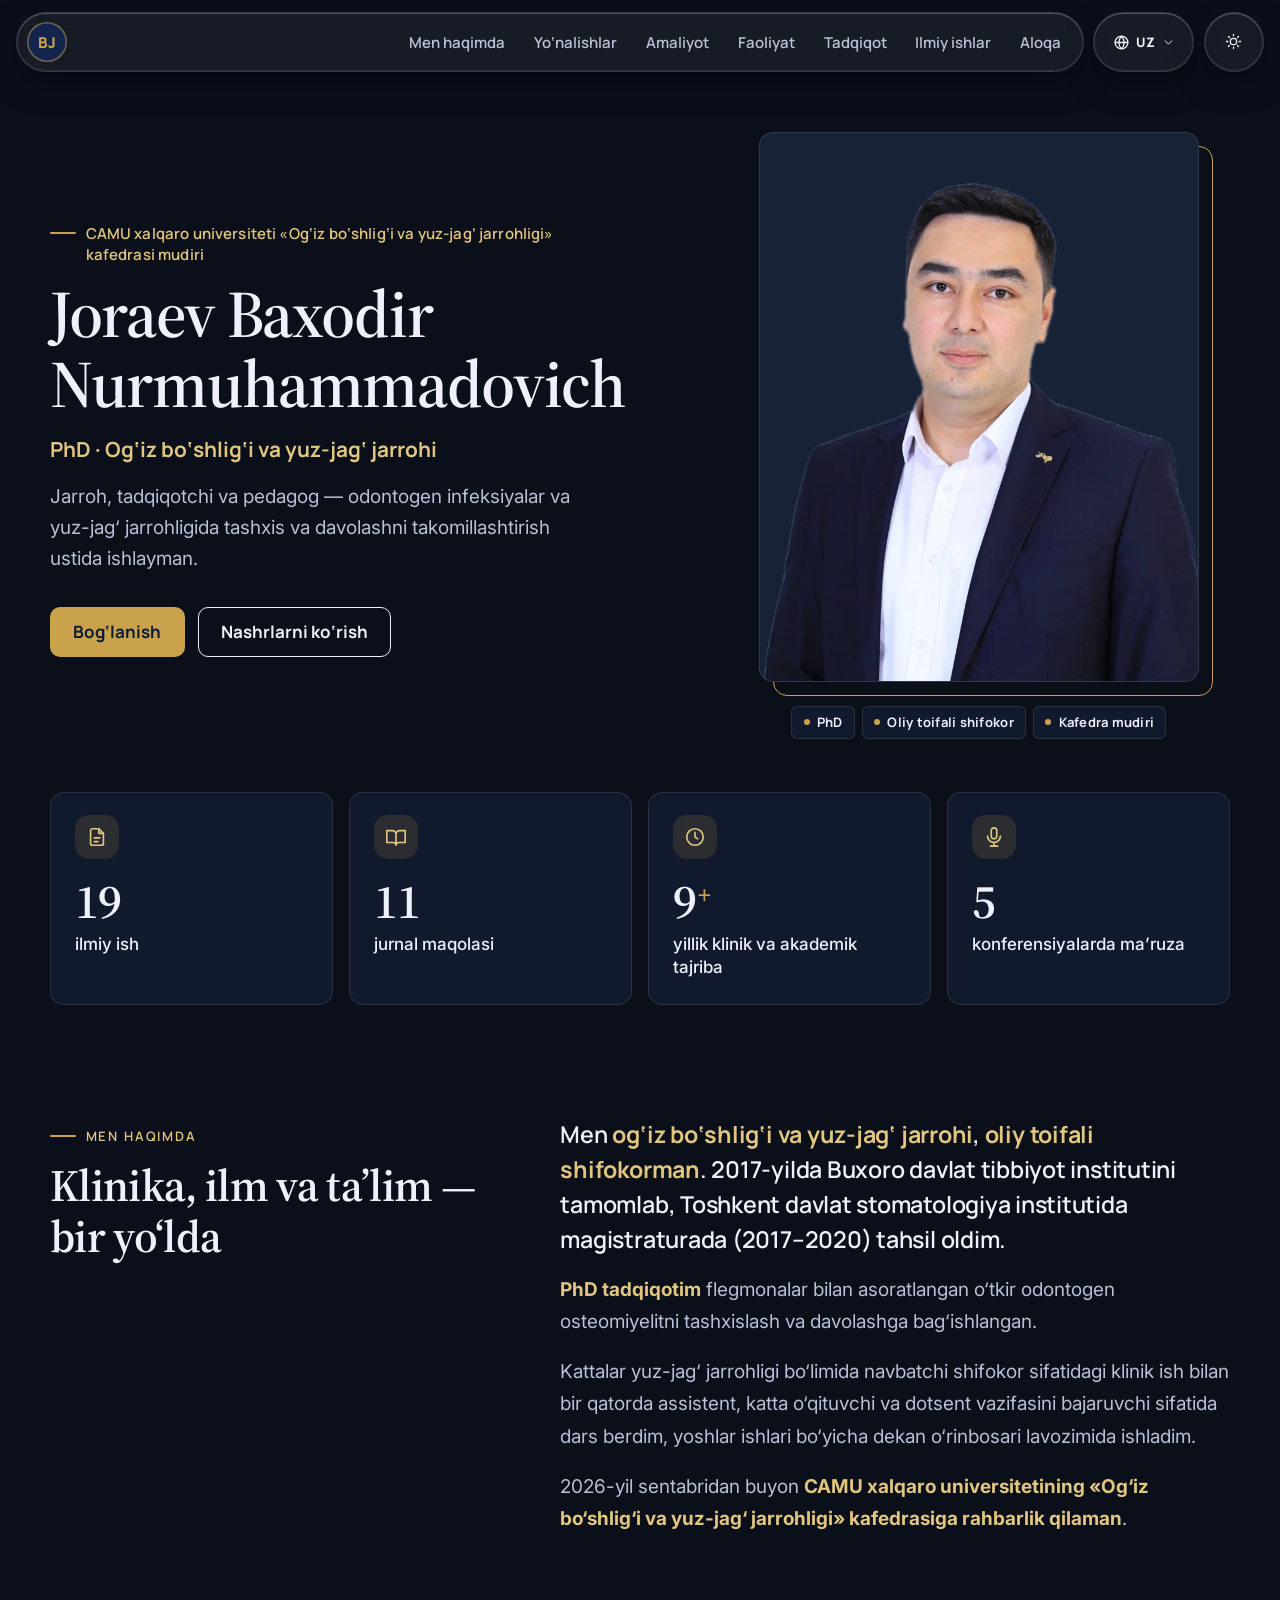
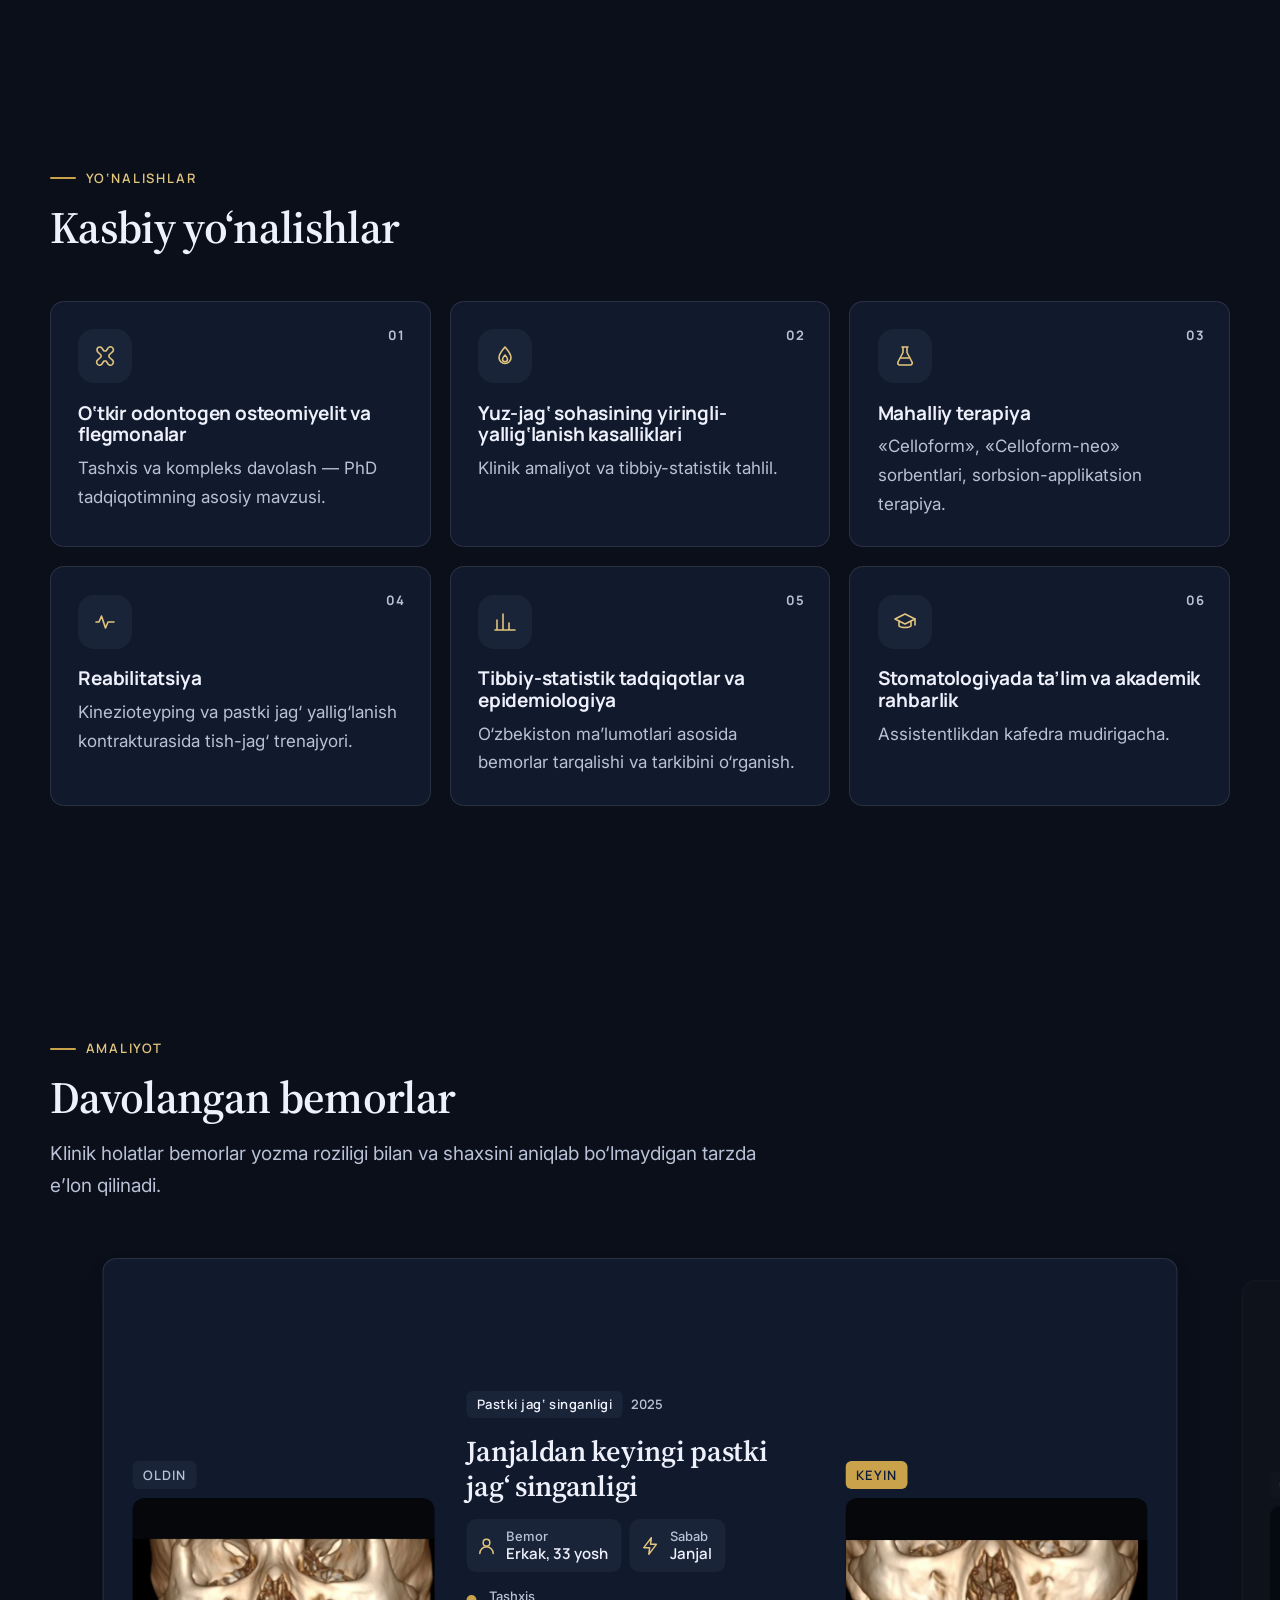
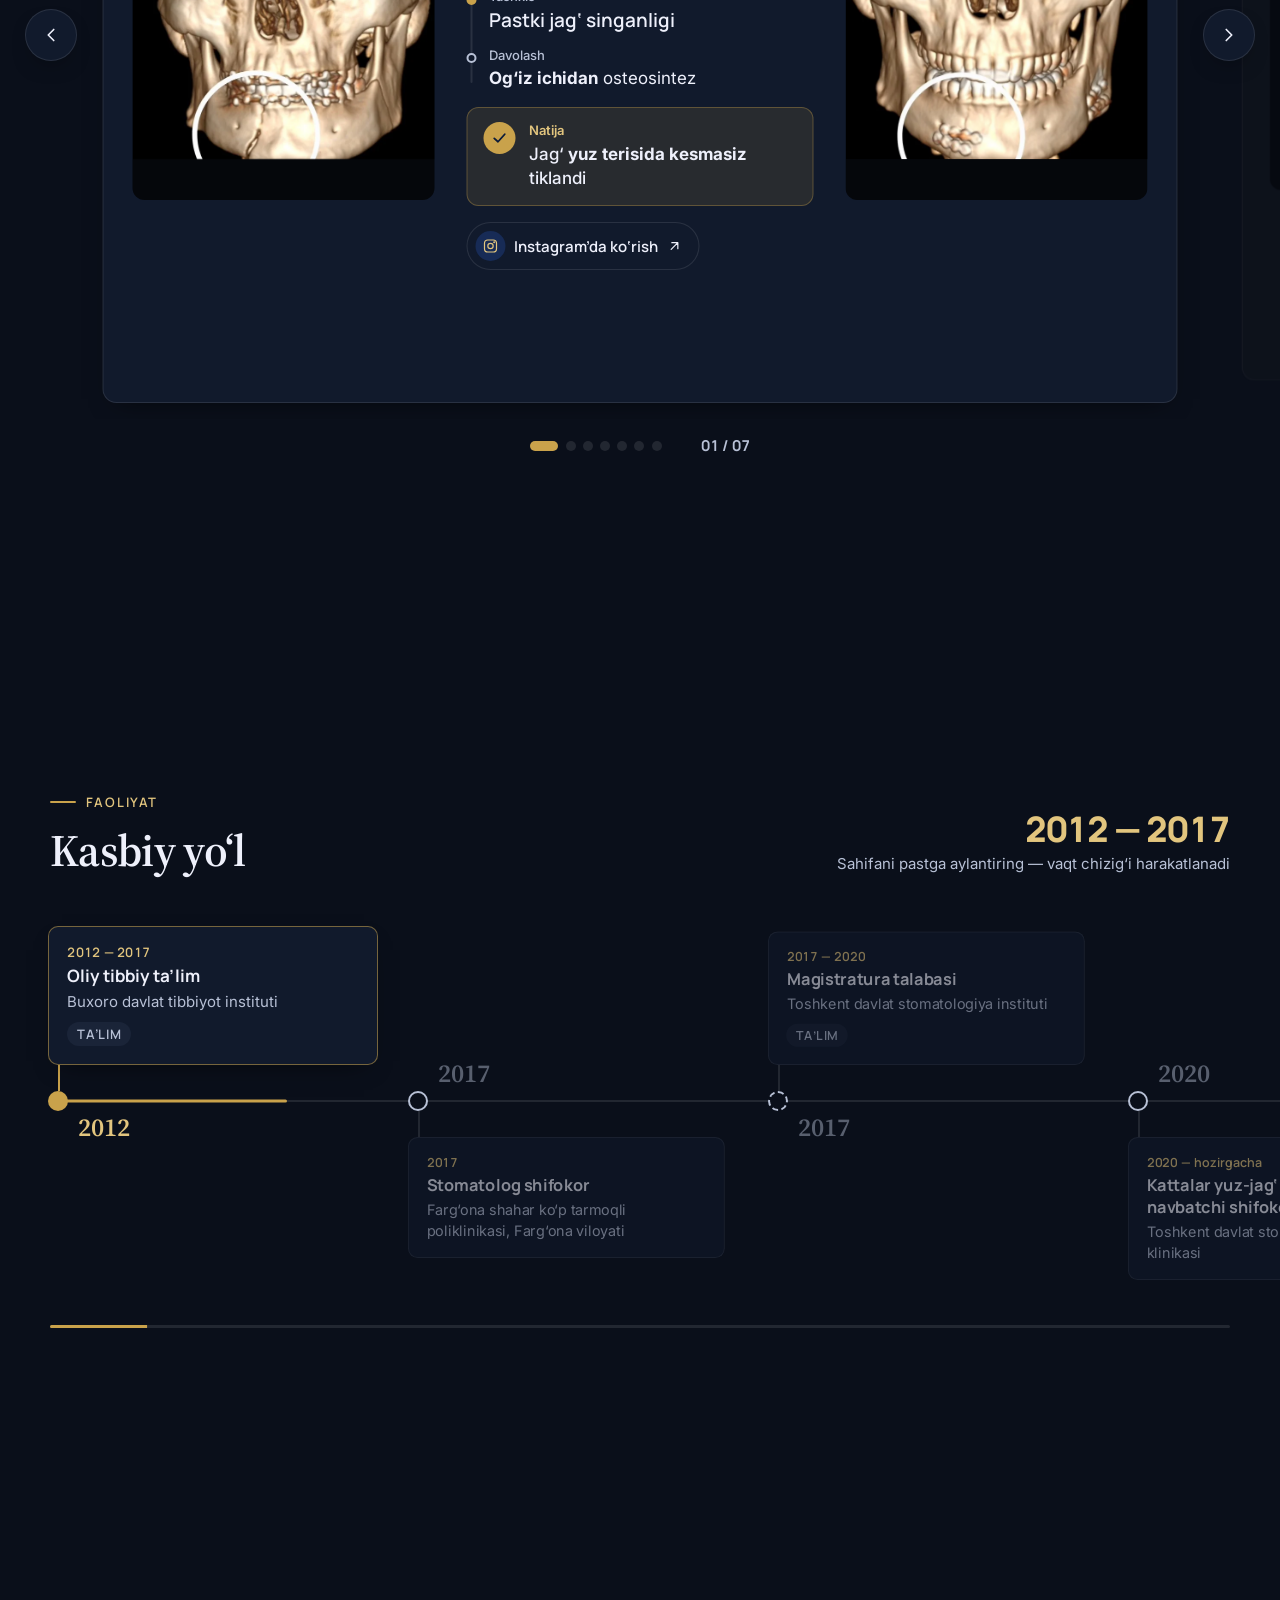
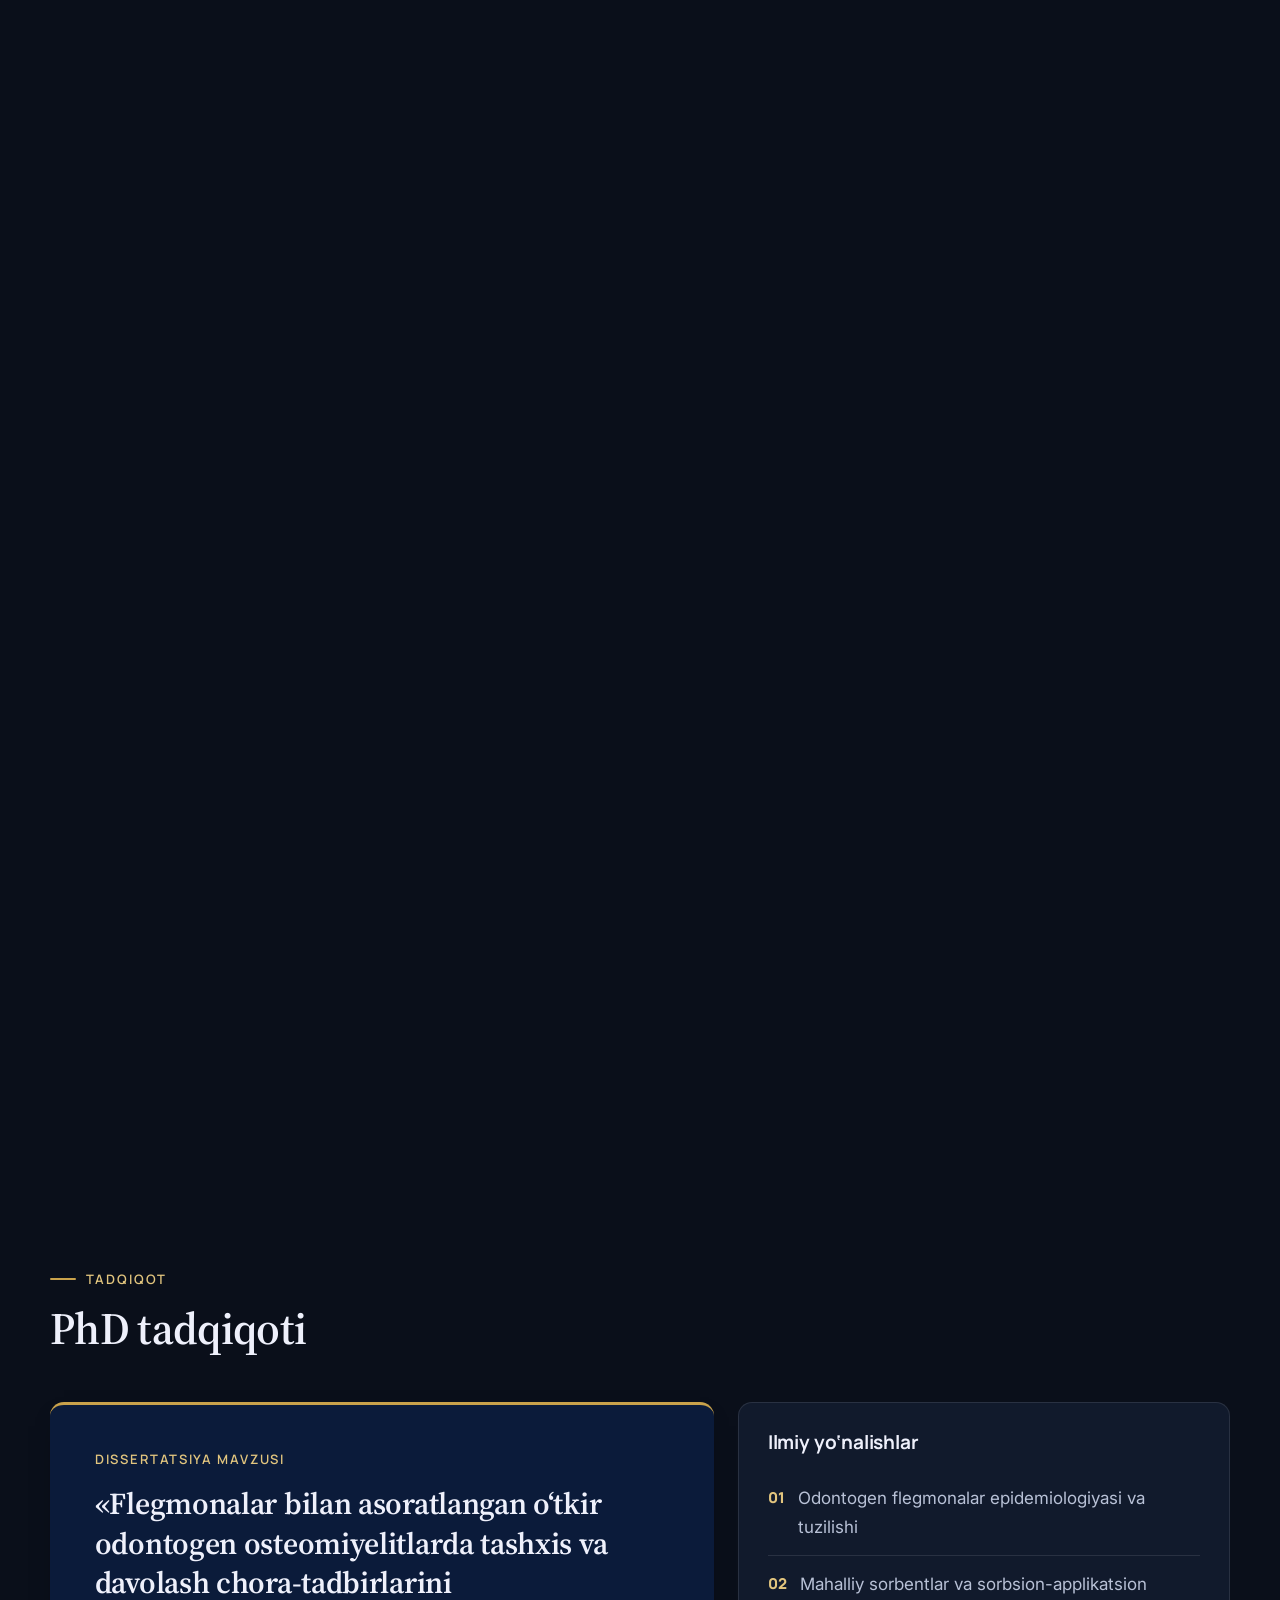
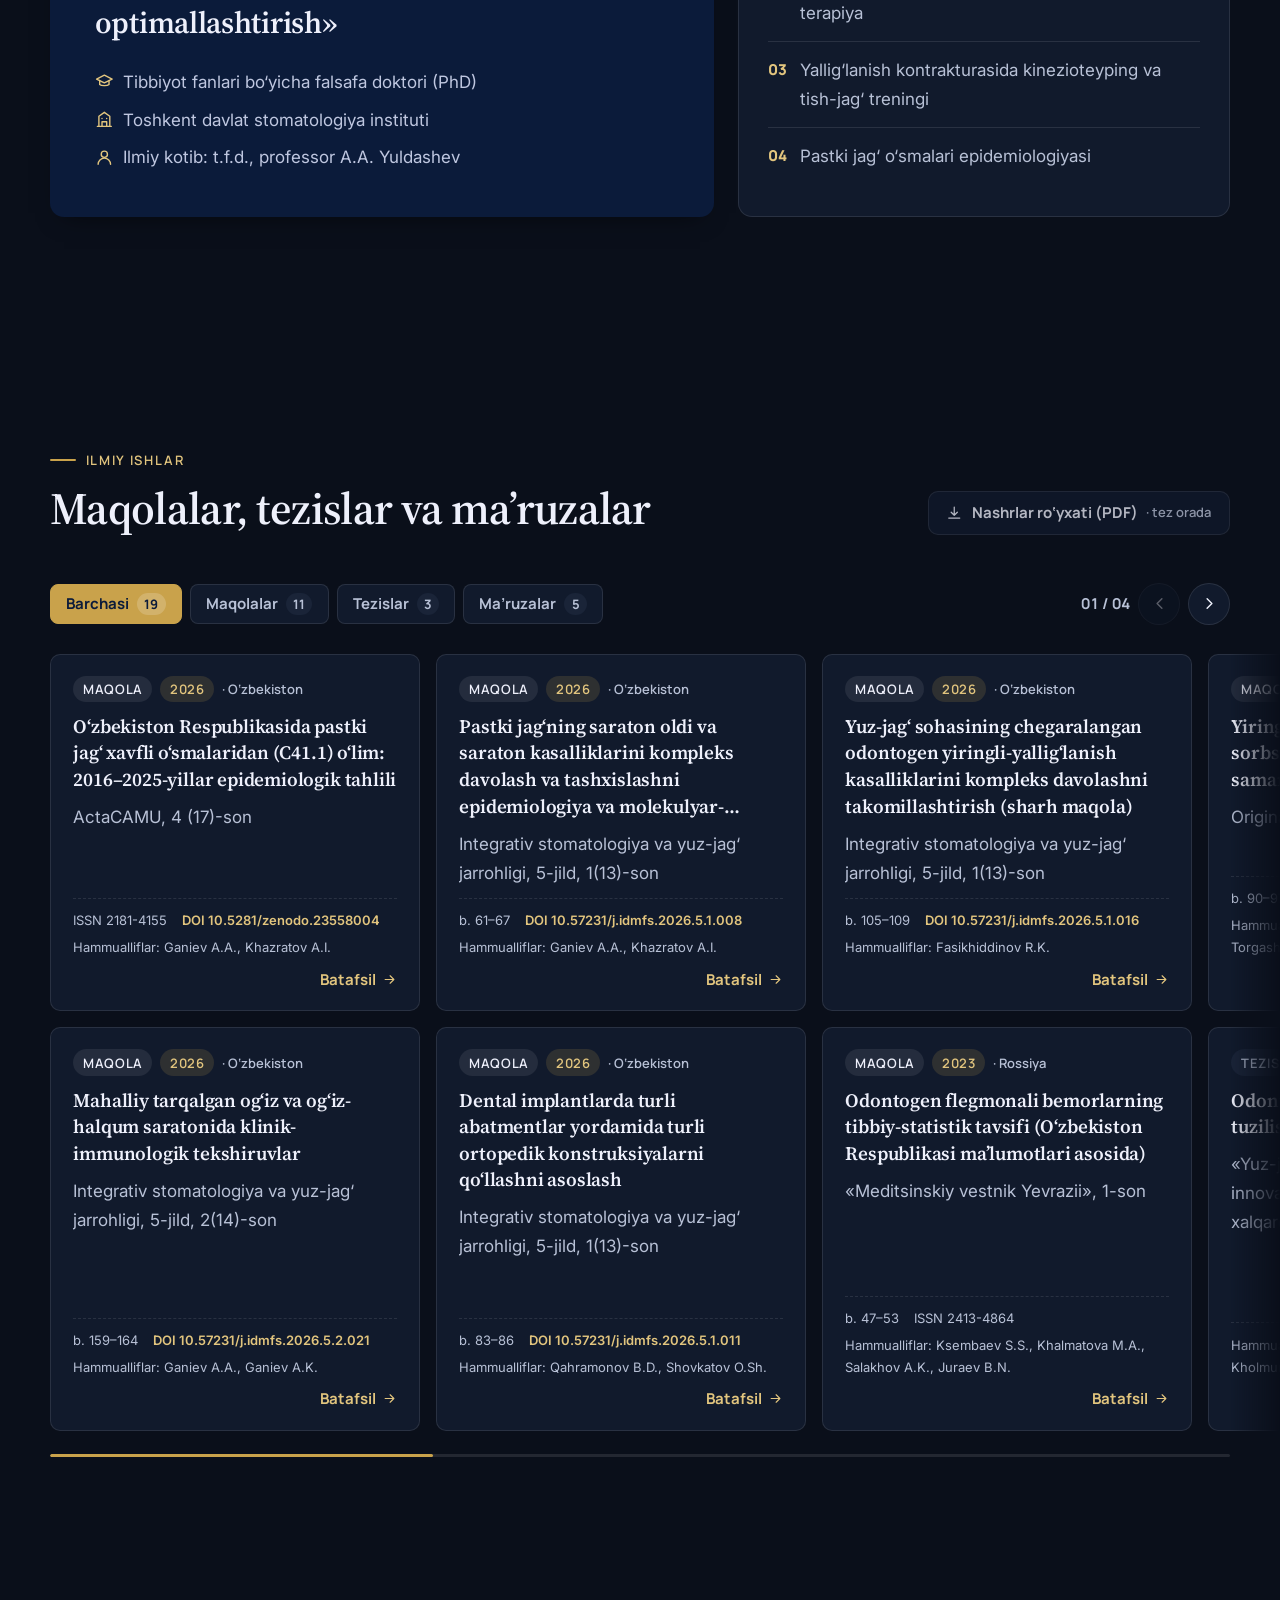
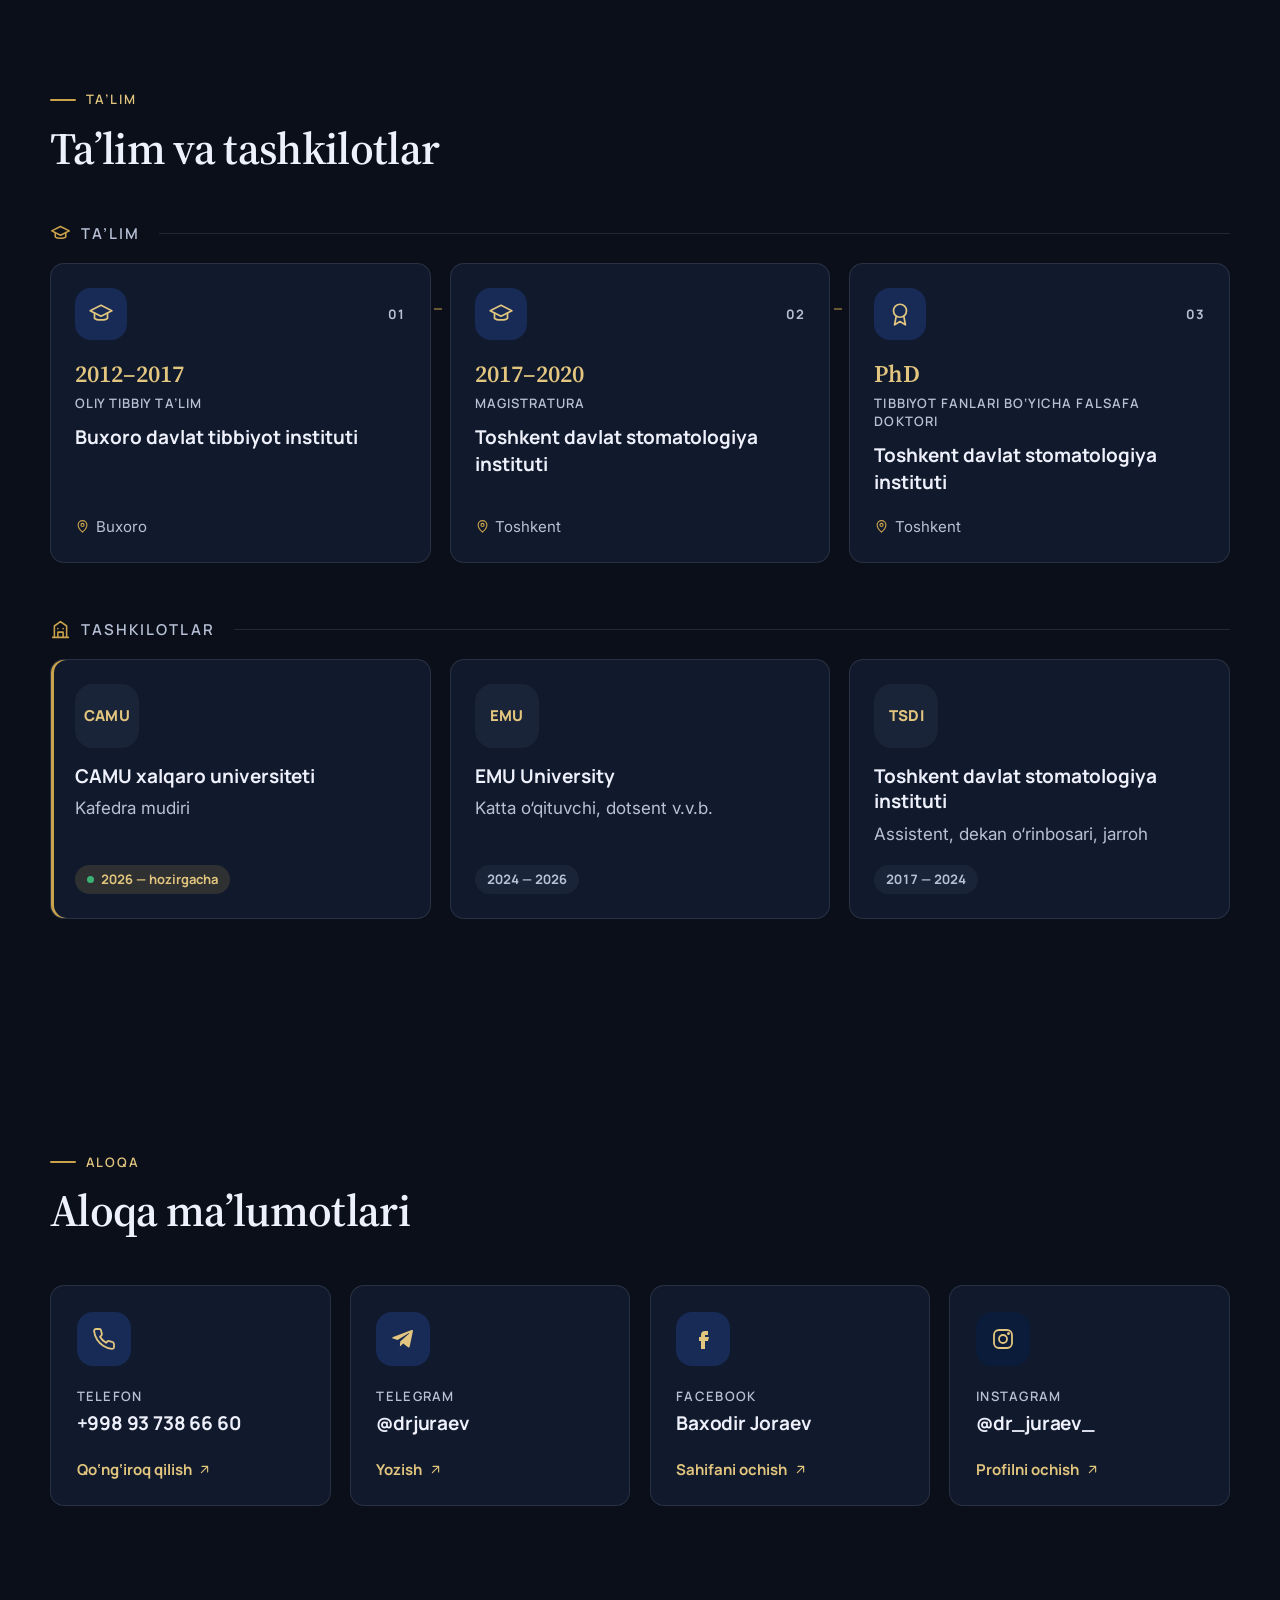
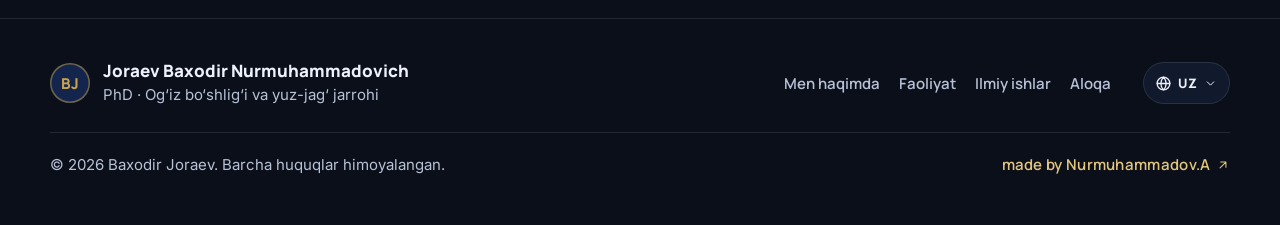
==== commit dde82df8: "Rename to Joraev Baxodir Nurmuhammadovich Co-Authored-By: Claude Opus 5.5 <noreply@anthropic.com>" ====
--- a/index.html
+++ b/index.html
@@ -5,9 +5,9 @@
   <meta name="viewport" content="width=device-width, initial-scale=1, viewport-fit=cover">
 
   <!-- SEO. Titles/descriptions are also switched per language by main.js -->
-  <title>Baxodir Jo‘rayev — PhD, yuz-jag‘ jarrohi</title>
+  <title>Baxodir Joraev — PhD, yuz-jag‘ jarrohi</title>
   <meta name="description" content="PhD, highest-category physician and oral & maxillofacial surgeon. Head of the Department of Oral and Maxillofacial Surgery at CAMU International University. Publications, career and contacts.">
-  <meta name="author" content="Bakhodir Juraev">
+  <meta name="author" content="Baxodir Joraev">
   <meta name="theme-color" content="#0B1B3A">
   <link rel="icon" href="assets/favicon.svg" type="image/svg+xml">
   <link rel="apple-touch-icon" href="assets/favicon.svg">
@@ -15,17 +15,17 @@
   <!-- Open Graph / social preview.
        When the site has a domain, make og:image and og:url absolute (https://your-domain/...). -->
   <meta property="og:type" content="profile">
-  <meta property="og:title" content="Bakhodir Juraev — PhD, Oral & Maxillofacial Surgeon">
+  <meta property="og:title" content="Baxodir Joraev — PhD, Oral & Maxillofacial Surgeon">
   <meta property="og:description" content="Surgeon, researcher and educator — optimizing diagnosis and treatment of odontogenic infections and maxillofacial surgery.">
   <meta property="og:image" content="assets/og-image.jpg">
   <meta property="og:image:width" content="1200">
   <meta property="og:image:height" content="630">
-  <meta property="og:image:alt" content="Portrait of Bakhodir Juraev">
+  <meta property="og:image:alt" content="Portrait of Baxodir Joraev">
   <meta property="og:locale" content="uz_UZ">
   <meta property="og:locale:alternate" content="ru_RU">
   <meta property="og:locale:alternate" content="en_US">
-  <meta property="profile:first_name" content="Bakhodir">
-  <meta property="profile:last_name" content="Juraev">
+  <meta property="profile:first_name" content="Baxodir">
+  <meta property="profile:last_name" content="Joraev">
   <meta name="twitter:card" content="summary_large_image">
 
   <!-- Structured data: Person + Physician -->
@@ -33,8 +33,8 @@
   {
     "@context": "https://schema.org",
     "@type": ["Person", "Physician"],
-    "name": "Bakhodir Nurmakhamadovich Juraev",
-    "alternateName": ["Жураев Баходир Нурмахамадович", "Jo‘rayev Baxodir Nurmaxamad o‘g‘li"],
+    "name": "Joraev Baxodir Nurmuhammadovich",
+    "alternateName": ["Жураев Баходир Нурмахамадович", "Jo‘rayev Baxodir Nurmaxamad o‘g‘li", "Bakhodir Juraev"],
     "honorificSuffix": "PhD",
     "jobTitle": "Head of the Department of Oral and Maxillofacial Surgery",
     "medicalSpecialty": "Oral and Maxillofacial Surgery",
@@ -57,7 +57,7 @@
 
   <link rel="preload" as="image" href="assets/portrait-cutout.webp" type="image/webp">
   <!-- ?v=N: bump after editing CSS/JS so browsers fetch the new files -->
-  <link rel="stylesheet" href="css/styles.css?v=26">
+  <link rel="stylesheet" href="css/styles.css?v=28">
 
   <!-- Apply saved theme before paint (avoids a flash of the wrong theme) -->
   <script>
@@ -69,9 +69,44 @@
   <!-- Loading screen: hidden by main.js once the page has loaded (CSS hides it anyway after 6s) -->
   <div class="loader" id="loader" aria-hidden="true">
     <div class="loader__inner">
-      <span class="loader__mark">BJ</span>
-      <p class="loader__name">Joraev Bohodir Nurmuhammadovich</p>
-      <span class="loader__bar"><span></span></span>
+      <svg class="loader__art" viewBox="0 -30 180 160" aria-hidden="true">
+        <defs>
+          <clipPath id="toothClip"><path d="M30 8C18 8 10 18 10 32c0 14 6 22 8 34 2 14 4 34 12 34s8-22 14-28c3-3 9-3 12 0 6 6 6 28 14 28s10-20 12-34c2-12 8-20 8-34C90 18 82 8 70 8c-8 0-12 5-20 5S38 8 30 8z"/></clipPath>
+          <linearGradient id="toothFill" x1="0" y1="0" x2="0" y2="1">
+            <stop offset="0" stop-color="#FFF4D6"/><stop offset=".55" stop-color="#E2C27A"/><stop offset="1" stop-color="#B8903C"/>
+          </linearGradient>
+        </defs>
+        <!-- tooth -->
+        <g transform="translate(20 14)">
+          <g clip-path="url(#toothClip)">
+            <g class="t-level">
+              <path class="t-wave" fill="url(#toothFill)" d="M-60 0q12.5-5 25 0t25 0 25 0 25 0 25 0 25 0 25 0 25 0V110H-60z"/>
+            </g>
+          </g>
+          <path class="t-outline" pathLength="1" d="M30 8C18 8 10 18 10 32c0 14 6 22 8 34 2 14 4 34 12 34s8-22 14-28c3-3 9-3 12 0 6 6 6 28 14 28s10-20 12-34c2-12 8-20 8-34C90 18 82 8 70 8c-8 0-12 5-20 5S38 8 30 8z"/>
+          <path class="t-shine" d="M22 34c0-9 5-15 12-16"/>
+          <g transform="translate(92 6)"><path class="t-sparkle" d="M0-9 2.2-2.2 9 0 2.2 2.2 0 9-2.2 2.2-9 0-2.2-2.2z"/></g>
+          <g transform="translate(4 50) scale(.6)"><path class="t-sparkle t-sparkle--2" d="M0-9 2.2-2.2 9 0 2.2 2.2 0 9-2.2 2.2-9 0-2.2-2.2z"/></g>
+        </g>
+        <!-- syringe -->
+        <g transform="translate(96 36) rotate(-38) scale(.9)">
+          <g class="s-body">
+            <line class="s-needle" x1="0" y1="0" x2="24" y2="0"/>
+            <rect class="s-stroke" x="24" y="-3.5" width="6" height="7" rx="1"/>
+            <rect class="s-liquid" x="31.5" y="-6.5" width="35" height="13" rx="1.5"/>
+            <rect class="s-stroke" x="30" y="-8" width="42" height="16" rx="3"/>
+            <path class="s-tick" d="M38-8v4M46-8v4M54-8v4M62-8v4"/>
+            <rect class="s-stroke" x="71" y="-13" width="3.5" height="26" rx="1.5"/>
+            <g class="s-plunger">
+              <rect x="66.5" y="-6.5" width="4" height="13" rx="1" fill="#EEF0FB"/>
+              <line x1="70.5" y1="0" x2="98" y2="0" stroke="#EEF0FB" stroke-width="2.4" stroke-linecap="round"/>
+              <rect class="s-stroke" x="98" y="-9" width="3.5" height="18" rx="1.5"/>
+            </g>
+          </g>
+        </g>
+      </svg>
+      <p class="loader__name">Joraev Baxodir Nurmuhammadovich</p>
+      <span class="loader__pct"></span>
     </div>
   </div>
 
@@ -85,7 +120,7 @@
       <div class="nav__glass" id="navGlass">
         <a class="nav__brand" href="#top" aria-label="Home">
           <span class="nav__mark" aria-hidden="true">BJ</span>
-          <span class="nav__name" data-bind="person.shortName">Bakhodir Juraev</span>
+          <span class="nav__name" data-bind="person.shortName">Baxodir Joraev</span>
         </a>
 
         <nav class="nav__links" id="navLinks" aria-label="Primary">
@@ -331,7 +366,7 @@
   <!-- Custom cursor: the dot is the pointer, the ring follows it -->
   <div class="cursor" aria-hidden="true"><span class="cursor__ring"></span><span class="cursor__dot"></span></div>
 
-  <script src="js/content.js?v=26"></script>
-  <script src="js/main.js?v=26"></script>
+  <script src="js/content.js?v=28"></script>
+  <script src="js/main.js?v=28"></script>
 </body>
 </html>
--- a/css/styles.css
+++ b/css/styles.css
@@ -398,17 +398,22 @@
   transform: scale(var(--s));
   transition: transform .45s var(--spring), box-shadow .3s var(--ease), border-color .3s;
 }
-.live.is-hover { --s: 1.03; z-index: 2; box-shadow: var(--shadow-md); border-color: rgba(201, 162, 75, .6); }
-.live::before { /* top rule */
-  content: ""; position: absolute; z-index: 3; top: -1px; left: 16px; right: 16px; height: 2px; border-radius: 2px;
-  background: var(--gold); transform: scaleX(0); transform-origin: left; transition: transform .45s var(--ease);
+.live.is-hover { --s: 1.03; z-index: 2; box-shadow: var(--shadow-md), 0 0 28px -10px rgba(201, 162, 75, .55); border-color: rgba(201, 162, 75, .22); }
+@property --beam { syntax: "<angle>"; inherits: false; initial-value: 0deg; }
+.live::before { /* gold light running around the border on hover */
+  content: ""; position: absolute; inset: 0; z-index: 3; border-radius: inherit; padding: 2px; pointer-events: none;
+  background: conic-gradient(from var(--beam), transparent 0deg 150deg, rgba(201, 162, 75, .2) 220deg, var(--gold) 315deg, #FFF0C2 352deg, transparent 360deg);
+  -webkit-mask: linear-gradient(#000 0 0) content-box, linear-gradient(#000 0 0);
+  -webkit-mask-composite: xor; mask-composite: exclude;
+  opacity: 0; transition: opacity .45s var(--ease);
 }
 .live::after { /* flat wash */
   content: ""; position: absolute; inset: 0; z-index: -1; border-radius: inherit; pointer-events: none;
   background: rgba(201, 162, 75, .07); transform: scaleY(0); transform-origin: bottom;
   transition: transform .45s var(--ease);
 }
-.live.is-hover::before { transform: scaleX(1); }
+.live.is-hover::before { opacity: 1; animation: beam 2.6s linear infinite; }
+@keyframes beam { to { --beam: 360deg; } }
 .live.is-hover::after { transform: scaleY(1); }
 .card__icon svg, .stat__icon svg, .contact-card__ico svg, .edu-step__icon svg { transition: transform .45s var(--spring); }
 :is(.card__icon, .stat__icon, .contact-card__ico, .edu-step__icon) { transition: background-color .25s, color .25s, transform .45s var(--spring); }
@@ -919,31 +924,70 @@
 .footer__credit:hover svg { transform: translate(2px, -2px); }
 
 /* ============================ Loading screen ============================ */
+/* A tooth outline draws itself, a syringe slides in and injects,
+   the tooth fills with a gold wave, the syringe leaves and the tooth sparkles. */
 .loader {
   position: fixed; inset: 0; z-index: 10000; display: grid; place-items: center;
-  background: #0A0F1A; color: #EEF0FB;
+  background: radial-gradient(60% 50% at 50% 42%, #14203A 0%, #0A0F1A 70%); color: #EEF0FB;
   transition: opacity .6s var(--ease), visibility .6s;
-  animation: loaderFailsafe 0s 6s forwards; /* if JS never runs */
+  animation: loaderFailsafe 0s 7s forwards; /* if JS never runs */
 }
 .loader.is-done { opacity: 0; visibility: hidden; }
 @keyframes loaderFailsafe { to { opacity: 0; visibility: hidden; } }
-.loader__inner { display: grid; justify-items: center; gap: 1.1rem; padding: 1.5rem; text-align: center; }
-.loader__mark {
-  width: 64px; height: 64px; border-radius: 50%; display: grid; place-items: center;
-  background: #0B1B3A; color: var(--gold); font: 800 var(--fs-lg) var(--font-head);
-  box-shadow: inset 0 0 0 1.5px var(--gold);
-  animation: loaderPop .6s var(--spring) both;
-}
+.loader__inner { display: grid; justify-items: center; gap: .9rem; padding: 1.5rem; text-align: center; transition: transform .6s var(--ease); }
+.loader.is-done .loader__inner { transform: translateY(-10px) scale(.97); }
+
+.loader__art { width: min(230px, 62vw); height: auto; overflow: visible; }
+.loader__art * { transform-box: view-box; }
+
+/* tooth */
+.t-outline {
+  fill: rgba(255, 255, 255, .03); stroke: var(--gold); stroke-width: 2.4; stroke-linejoin: round;
+  stroke-dasharray: 1; stroke-dashoffset: 1;
+  animation: tDraw .8s .05s var(--ease) forwards, tGlow .7s 1.95s var(--ease) both;
+}
+.t-level { transform: translateY(108px); animation: tFill 1.05s .85s cubic-bezier(.45, 0, .3, 1) forwards; }
+.t-wave { animation: tWave 1.1s linear infinite; }
+.t-shine { fill: none; stroke: rgba(255, 255, 255, .75); stroke-width: 2.4; stroke-linecap: round; opacity: 0; animation: tShow .4s 1.85s forwards; }
+.t-sparkle { fill: #FFF3CF; transform-box: fill-box; transform-origin: center; transform: scale(0); animation: sparkle .7s 1.95s var(--spring) forwards; }
+.t-sparkle--2 { animation-delay: 2.1s; }
+
+/* syringe (drawn along +x, needle tip at the origin) */
+.s-body { animation: sIn .45s .35s var(--ease) both, sOut .4s 1.9s var(--ease) forwards; }
+.s-stroke { fill: rgba(255, 255, 255, .06); stroke: #EEF0FB; stroke-width: 1.6; stroke-linejoin: round; }
+.s-needle { stroke: #C9CEDD; stroke-width: 1.5; stroke-linecap: round; }
+.s-tick { stroke: rgba(238, 240, 251, .55); stroke-width: 1.1; }
+.s-liquid { fill: var(--gold); opacity: .85; transform-box: fill-box; transform-origin: left center; animation: sEmpty 1.05s .85s cubic-bezier(.45, 0, .3, 1) forwards; }
+.s-plunger { animation: sPush 1.05s .85s cubic-bezier(.45, 0, .3, 1) forwards; }
+
 .loader__name {
-  font: 600 clamp(1.35rem, 4.5vw, 2.4rem)/1.2 var(--font-display); letter-spacing: .01em;
-  animation: loaderUp .8s .15s var(--ease) both;
-}
-.loader__bar { width: min(240px, 60vw); height: 2px; border-radius: 2px; background: rgba(255, 255, 255, .12); overflow: hidden; }
-.loader__bar span { display: block; height: 100%; width: 100%; background: var(--gold); transform-origin: left; animation: loaderBar 1.3s .2s var(--ease) both; }
-@keyframes loaderPop { from { opacity: 0; transform: scale(.7); } }
+  margin: 0; font: 600 clamp(1.3rem, 4.5vw, 2.2rem)/1.2 var(--font-display); letter-spacing: .01em;
+  animation: loaderUp .8s .2s var(--ease) both;
+}
+@property --pct { syntax: "<integer>"; inherits: false; initial-value: 0; }
+.loader__pct {
+  font: 700 var(--fs-xs) var(--font-head); letter-spacing: .2em; color: var(--gold);
+  counter-reset: pct var(--pct); animation: loaderUp .6s .3s var(--ease) both, pct 1.05s .85s cubic-bezier(.45, 0, .3, 1) forwards;
+}
+.loader__pct::before { content: counter(pct) "%"; }
+
+@keyframes tDraw { to { stroke-dashoffset: 0; } }
+@keyframes tFill { to { transform: translateY(4px); } }
+@keyframes tWave { to { transform: translateX(-50px); } }
+@keyframes tGlow { 50% { filter: drop-shadow(0 0 10px rgba(201, 162, 75, .8)); } }
+@keyframes sparkle { 0% { transform: scale(0) rotate(-90deg); } 60% { transform: scale(1.25) rotate(10deg); } 100% { transform: scale(1) rotate(0); } }
+@keyframes sIn { from { transform: translateX(55px); opacity: 0; } }
+@keyframes sOut { to { transform: translateX(55px); opacity: 0; } }
+@keyframes sEmpty { to { transform: scaleX(.29); } }
+@keyframes sPush { to { transform: translate(-25px, 0); } }
+@keyframes pct { to { --pct: 100; } }
+@keyframes tShow { to { opacity: 1; } }
 @keyframes loaderUp { from { opacity: 0; transform: translateY(12px); } }
-@keyframes loaderBar { from { transform: scaleX(0); } }
-.loader.is-done .loader__inner { transform: translateY(-10px); transition: transform .6s var(--ease); }
+@media (prefers-reduced-motion: reduce) {
+  .t-outline { stroke-dashoffset: 0; }
+  .t-level { transform: translateY(4px); }
+  .s-body { opacity: 0; }
+}
 .footer .lang__btn { background: var(--surface); border-color: var(--line); }
 
 /* ----------------------------- Reveal animation ----------------------------- */
@@ -980,6 +1024,14 @@
   .nav__links.is-open { transform: none; opacity: 1; visibility: visible; }
   .nav__links a, .nav--tight .nav__links a { padding: .85rem 1rem; font-size: var(--fs-base); border-radius: 16px; }
   .nav__links a.is-active { background: rgba(201, 162, 75, .14); }
+  .nav__links a { opacity: 0; transform: translateY(-6px); transition: opacity .3s var(--ease), transform .4s var(--spring), color .3s, background-color .3s; }
+  .nav__links.is-open a { opacity: 1; transform: none; }
+  .nav__links.is-open a:nth-of-type(2) { transition-delay: .03s; }
+  .nav__links.is-open a:nth-of-type(3) { transition-delay: .06s; }
+  .nav__links.is-open a:nth-of-type(4) { transition-delay: .09s; }
+  .nav__links.is-open a:nth-of-type(5) { transition-delay: .12s; }
+  .nav__links.is-open a:nth-of-type(6) { transition-delay: .15s; }
+  .nav__links.is-open a:nth-of-type(7) { transition-delay: .18s; }
   .nav.is-scrolled .nav__row { width: 100%; }
 }
 
@@ -1010,13 +1062,22 @@
 @media (max-width: 600px) {
   :root { --nav-h: 76px; }
   .nav { inset: 8px 0 auto; padding-inline: .6rem; }
-  .nav__glass { height: 56px; gap: .5rem; }
+  .nav__glass { gap: .5rem; padding: 0 .4rem 0 .5rem; }
   .nav__row { gap: .45rem; }
   .nav__links { width: calc(100vw - 1.2rem); }
-  .nav__pill { height: 56px; min-width: 56px; }
+  .nav__pill, .nav.is-scrolled .nav__pill { height: 52px; min-width: 52px; }
+  .nav__glass, .nav.is-scrolled .nav__glass { height: 52px; }
+  .nav__mark { width: 36px; height: 36px; }
   .nav__pill--lang { padding: 0 .1rem; }
   .nav__pill--lang .lang__btn { padding: 0 .55rem; gap: .3rem; }
-  .nav__name { display: none; }
+  /* name sits in the bar (two short lines) so the bar has no empty middle */
+  .nav__brand { min-width: 0; flex: 1; gap: .55rem; }
+  .nav__name, .nav--tight .nav__name {
+    min-width: 0; white-space: normal; font-size: .8rem; line-height: 1.12;
+    overflow: hidden; display: -webkit-box; -webkit-line-clamp: 2; -webkit-box-orient: vertical;
+  }
+  .nav__burger { margin-left: 0; }
+  .nav__pill--lang .lang__btn > svg:first-child { display: none; } /* globe icon: no room */
   .lang__btn { padding: 0 .6rem; }
   .hero__cta .btn { flex: 1 1 100%; }
   .stats__grid { gap: .7rem; }
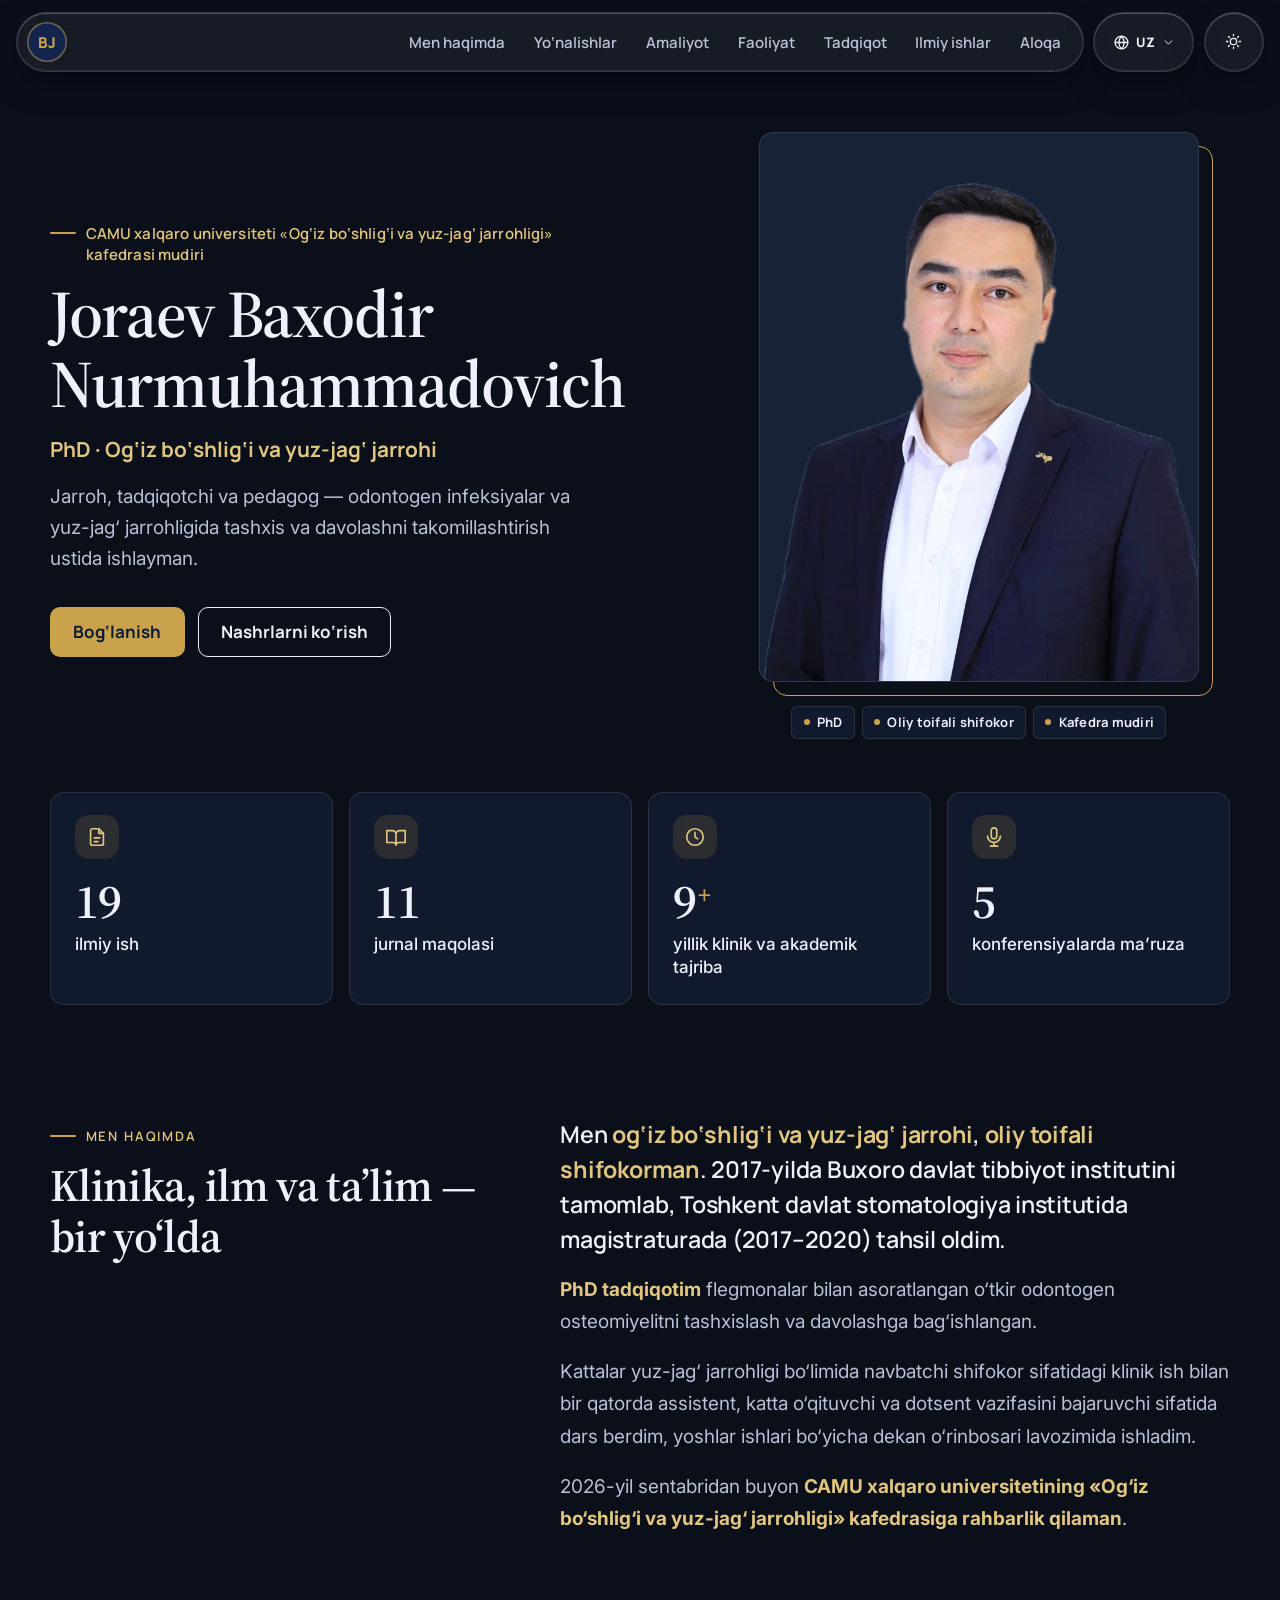
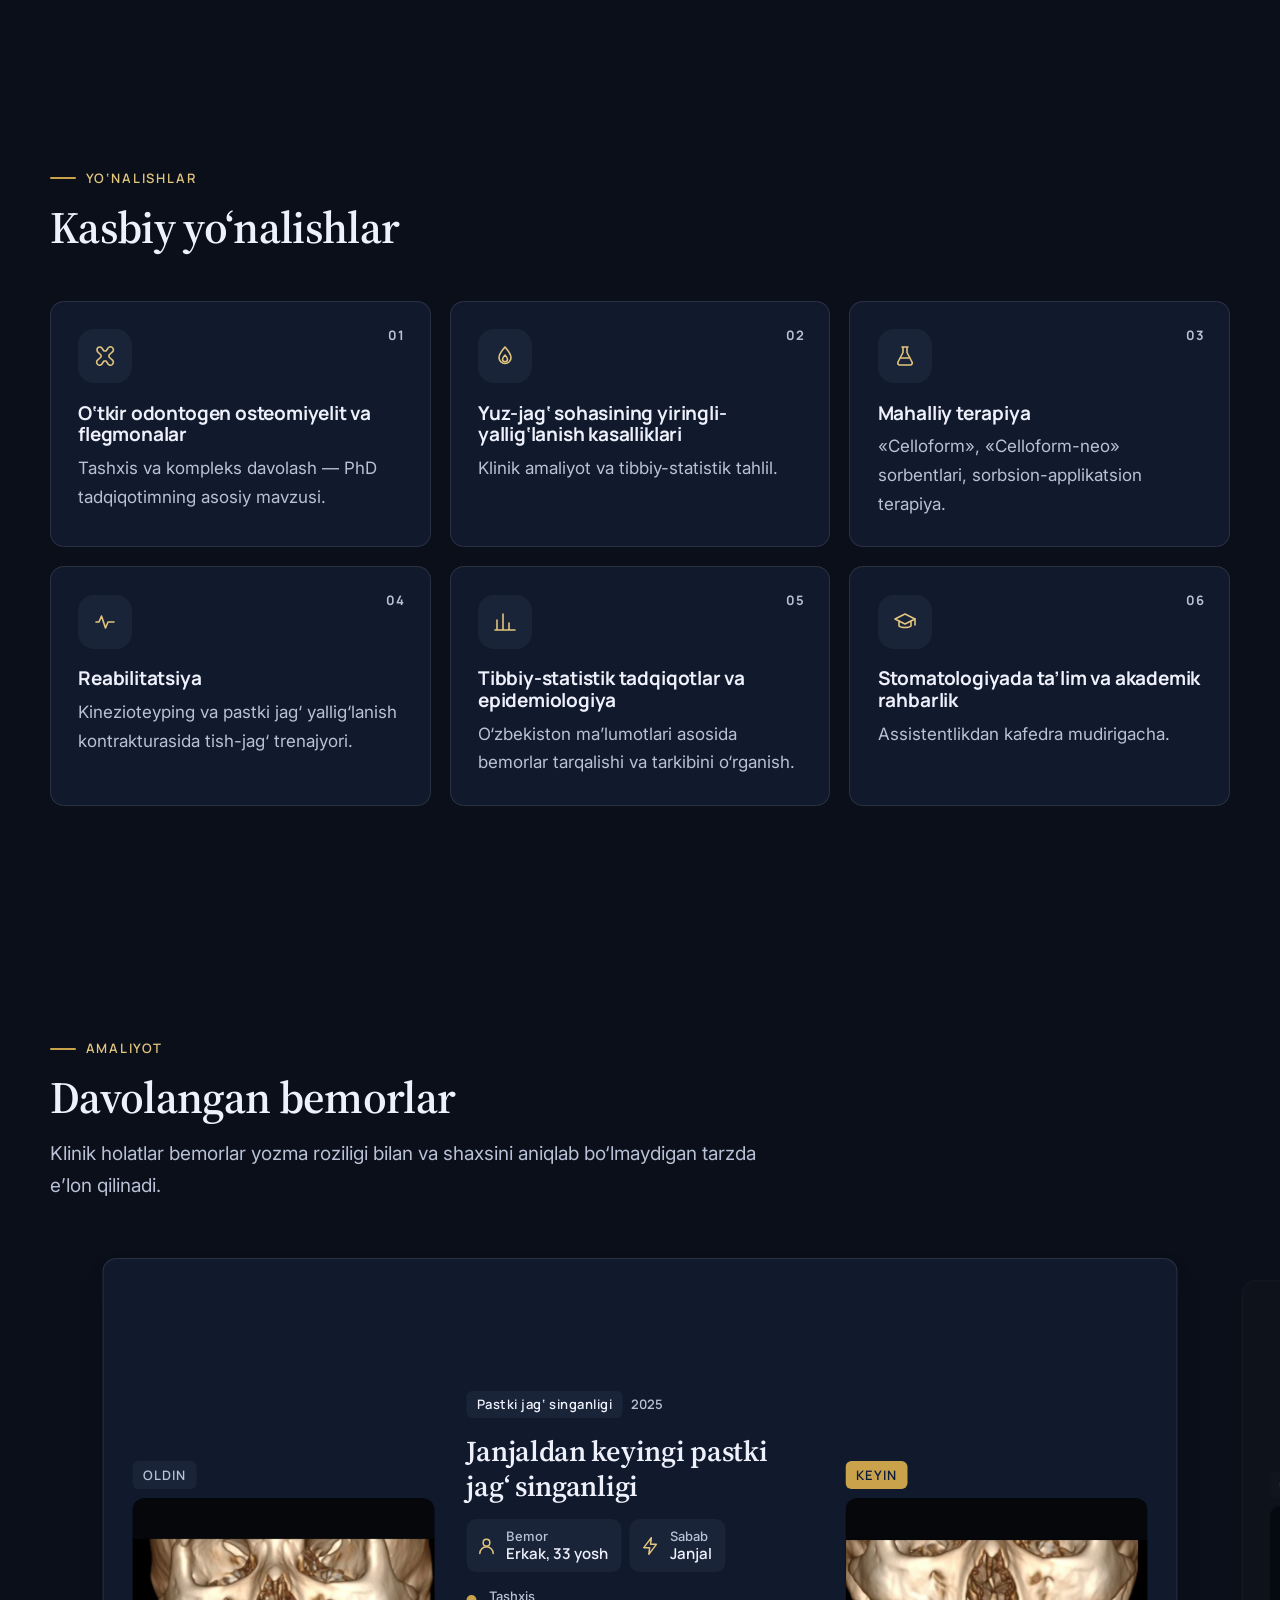
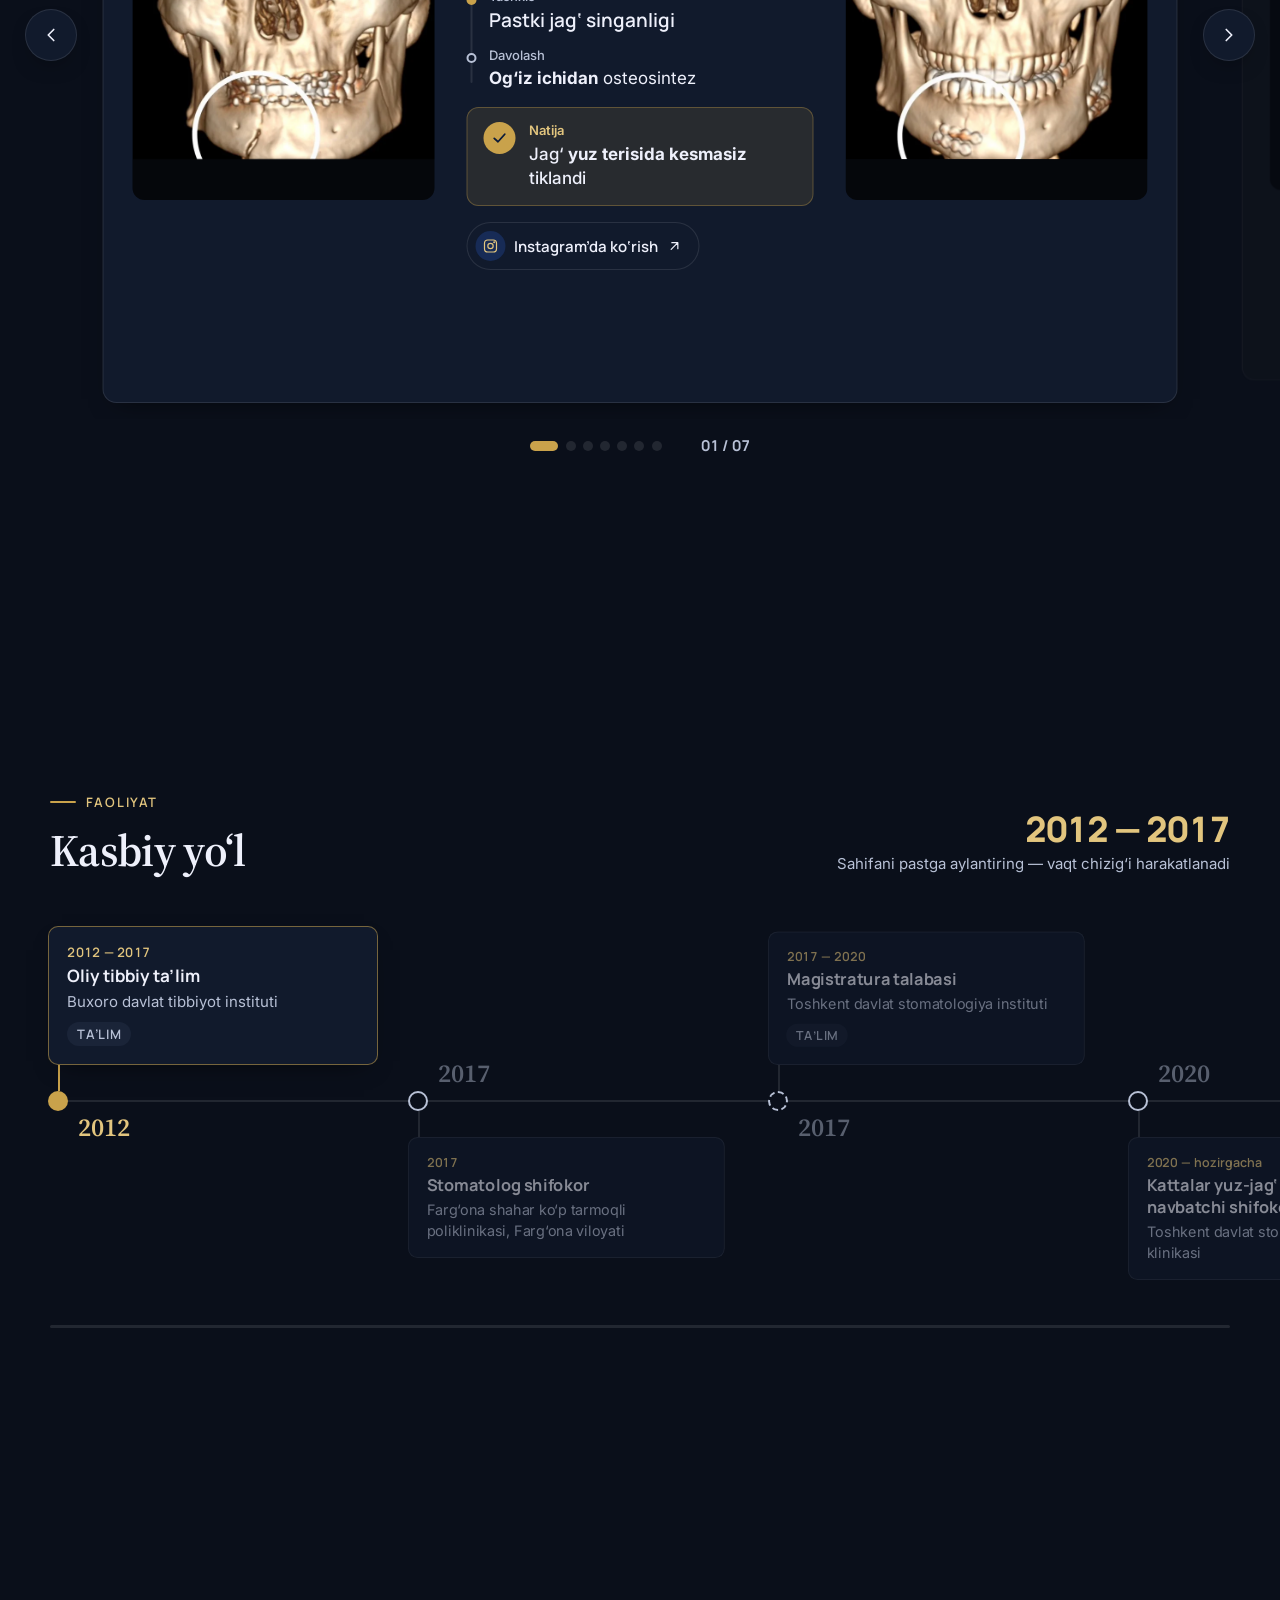
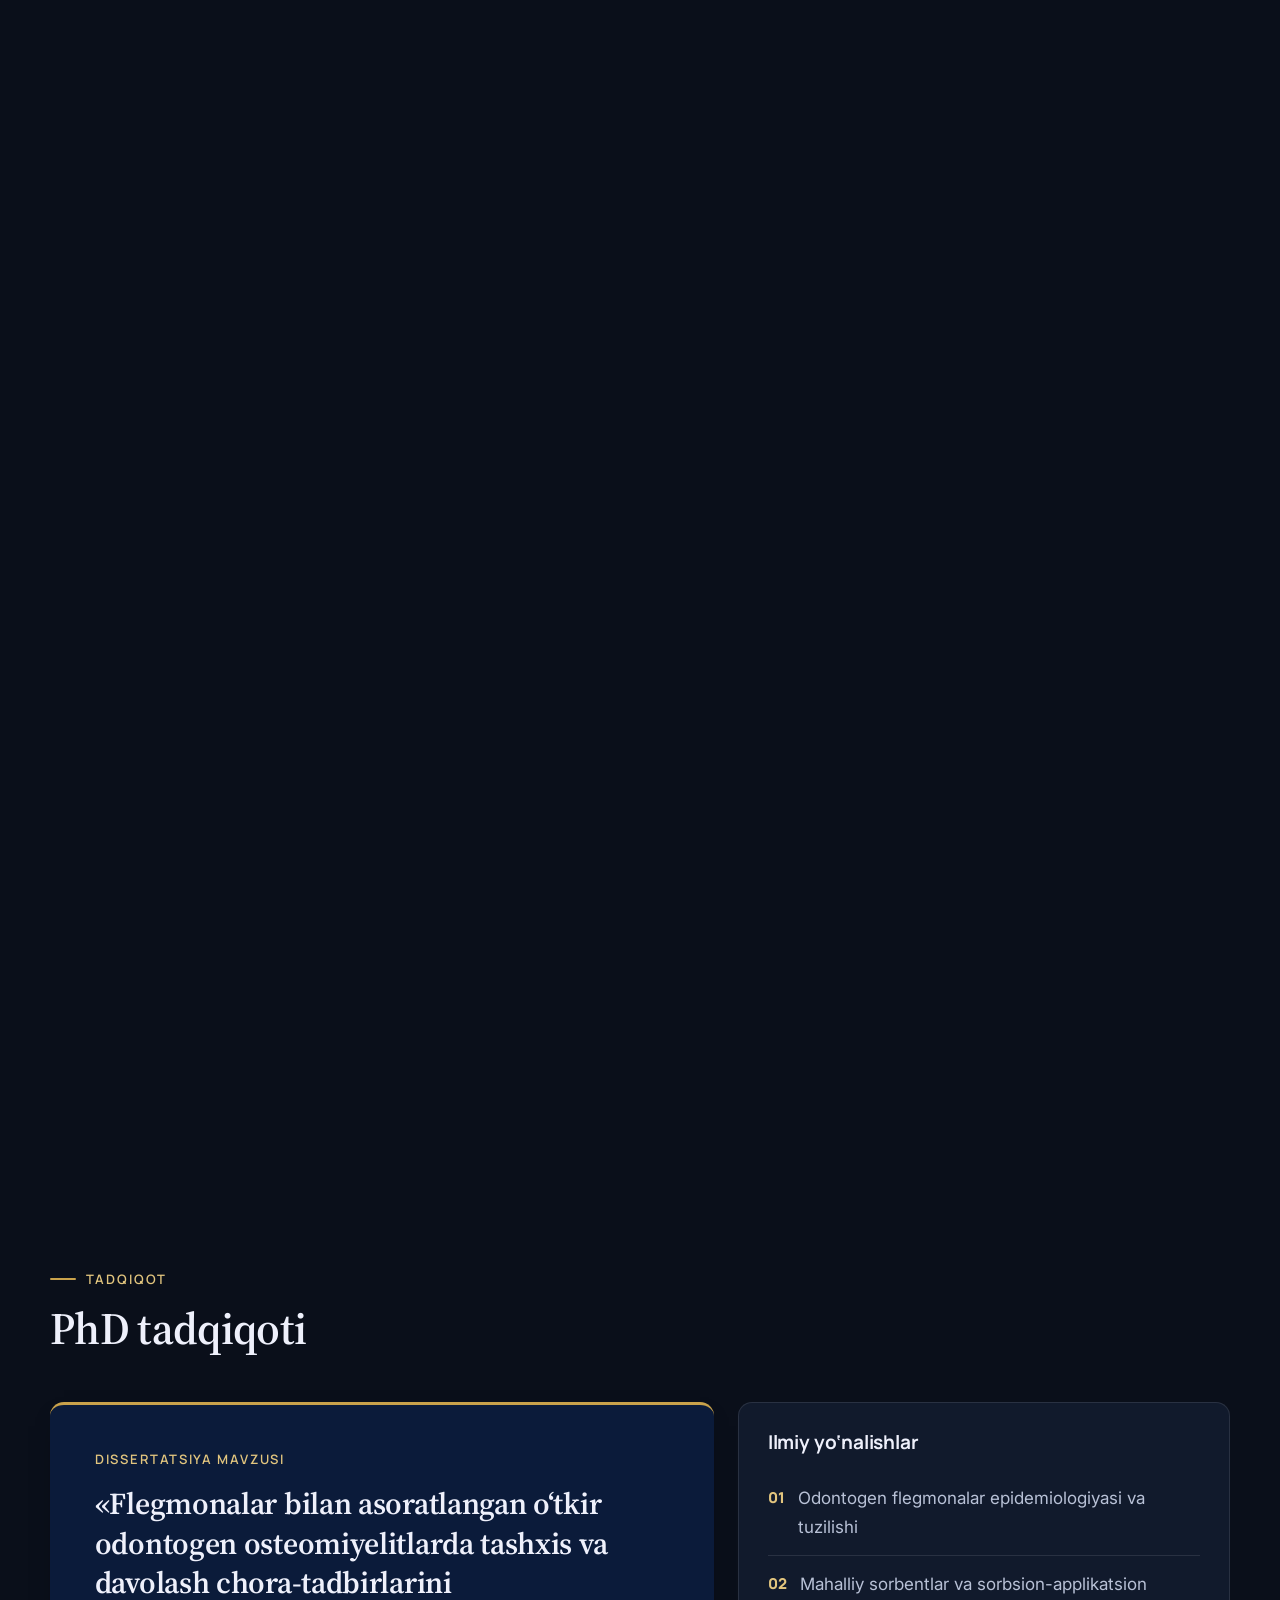
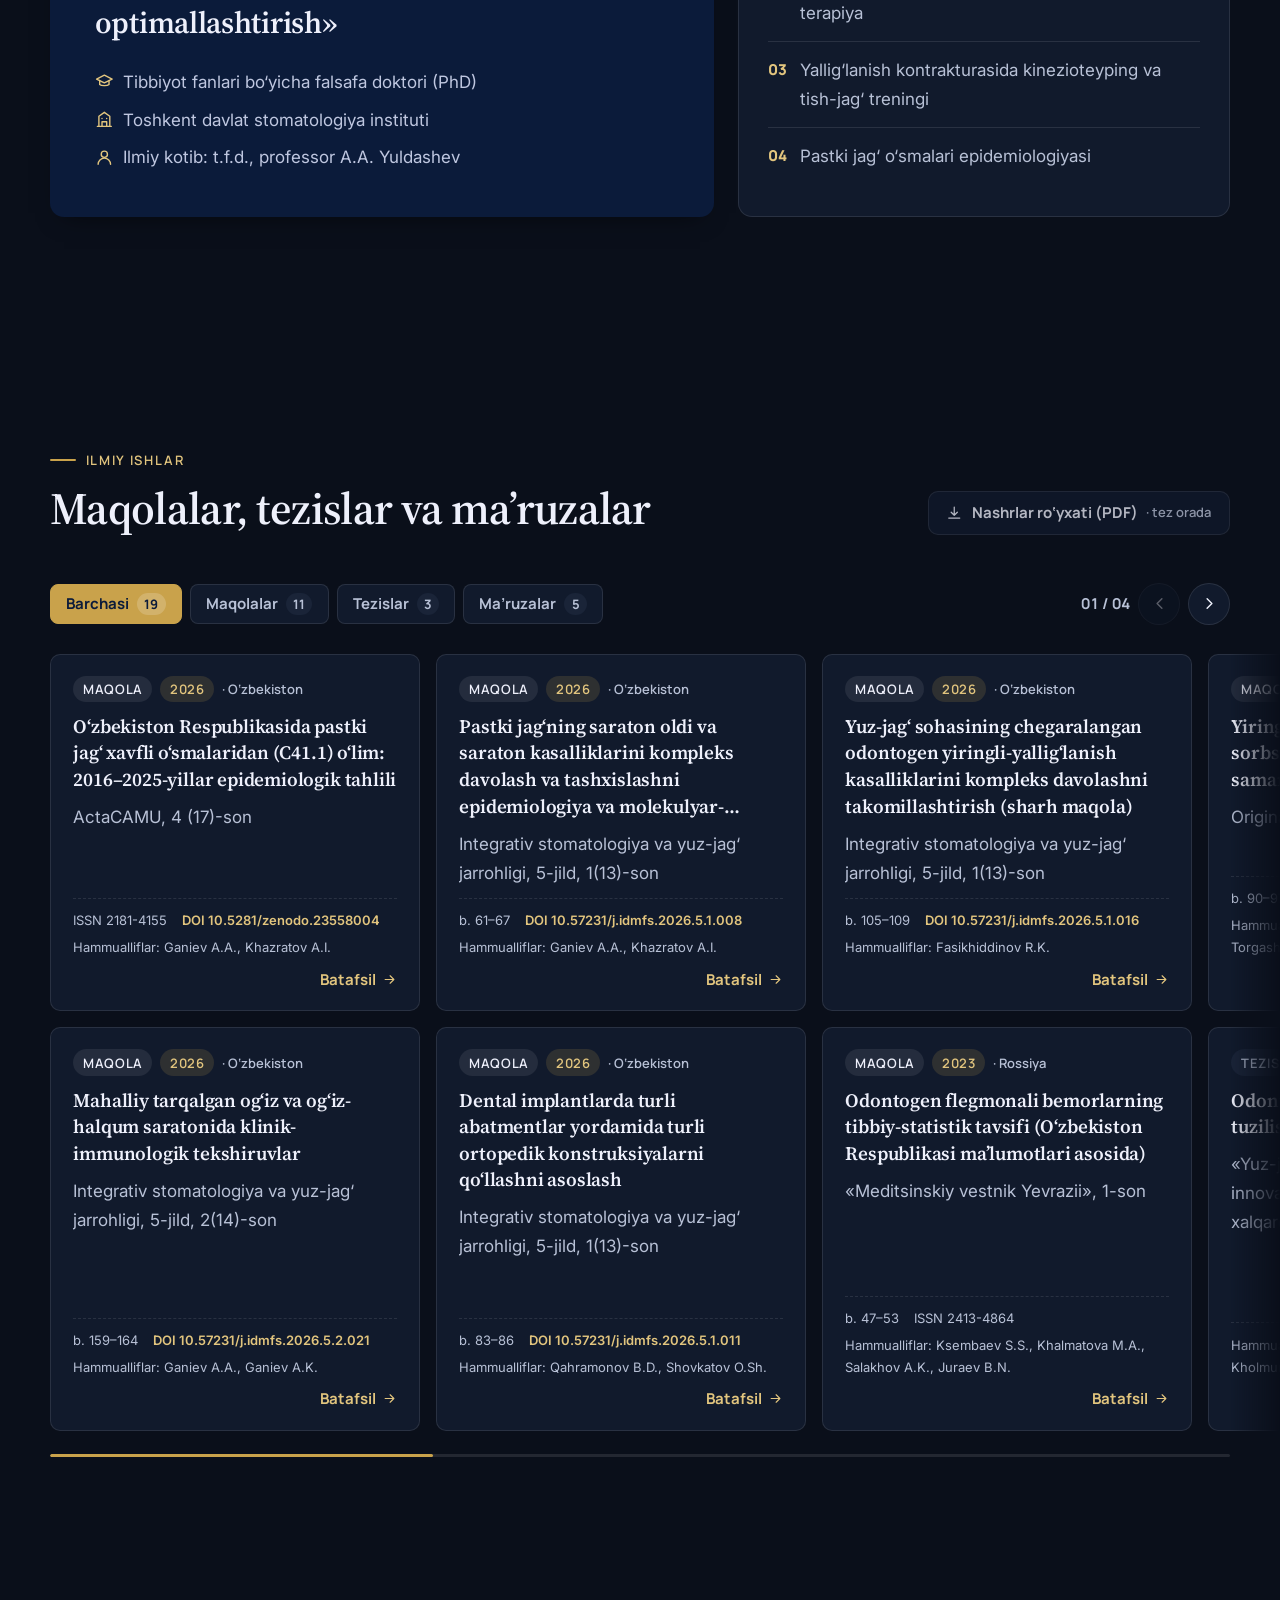
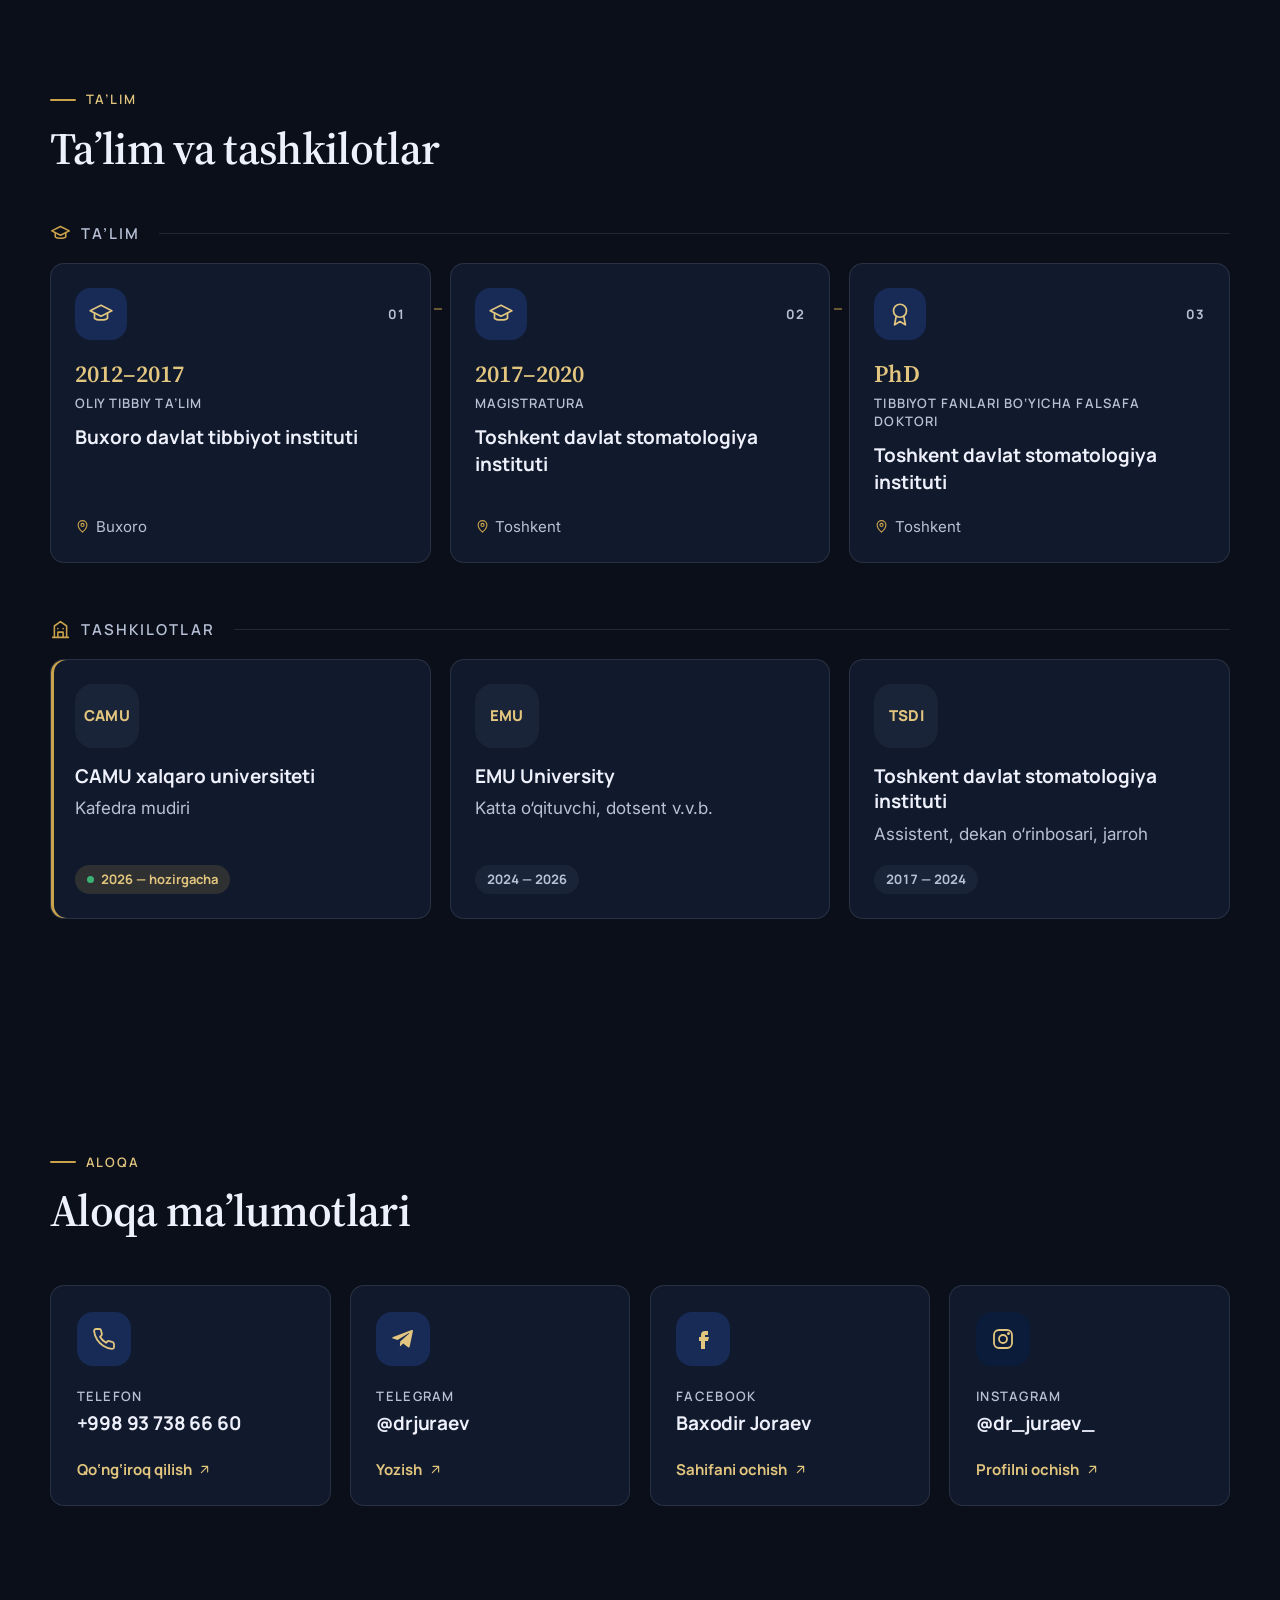
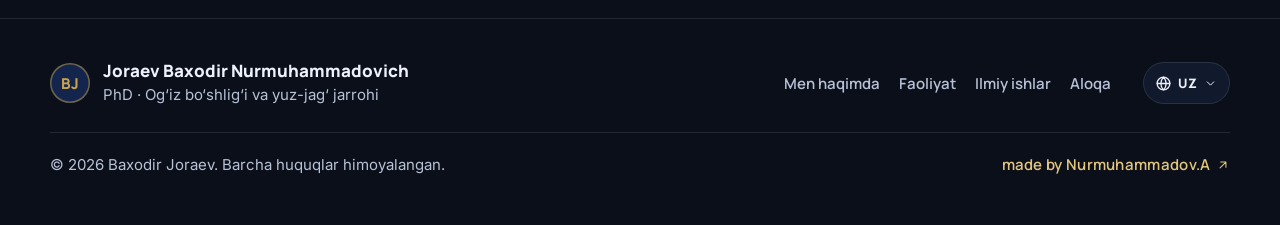
==== commit 6f26fe40: "New social preview image for link sharing (Telegram etc.) Co-Authored-By: Claude Opus 5.5 <noreply@a" ====
--- a/index.html
+++ b/index.html
@@ -12,12 +12,15 @@
   <link rel="icon" href="assets/favicon.svg" type="image/svg+xml">
   <link rel="apple-touch-icon" href="assets/favicon.svg">
 
-  <!-- Open Graph / social preview.
-       When the site has a domain, make og:image and og:url absolute (https://your-domain/...). -->
+  <!-- Open Graph / social preview (absolute URLs: Telegram/Facebook need them).
+       After changing og-image.jpg bump ?v= so messengers fetch the new picture. -->
   <meta property="og:type" content="profile">
+  <meta property="og:url" content="https://joraev-bohodir.vercel.app/">
+  <meta property="og:site_name" content="Baxodir Joraev">
   <meta property="og:title" content="Baxodir Joraev — PhD, Oral & Maxillofacial Surgeon">
   <meta property="og:description" content="Surgeon, researcher and educator — optimizing diagnosis and treatment of odontogenic infections and maxillofacial surgery.">
-  <meta property="og:image" content="assets/og-image.jpg">
+  <meta property="og:image" content="https://joraev-bohodir.vercel.app/assets/og-image.jpg?v=2">
+  <meta property="og:image:type" content="image/jpeg">
   <meta property="og:image:width" content="1200">
   <meta property="og:image:height" content="630">
   <meta property="og:image:alt" content="Portrait of Baxodir Joraev">
@@ -27,6 +30,7 @@
   <meta property="profile:first_name" content="Baxodir">
   <meta property="profile:last_name" content="Joraev">
   <meta name="twitter:card" content="summary_large_image">
+  <meta name="twitter:image" content="https://joraev-bohodir.vercel.app/assets/og-image.jpg?v=2">
 
   <!-- Structured data: Person + Physician -->
   <script type="application/ld+json">
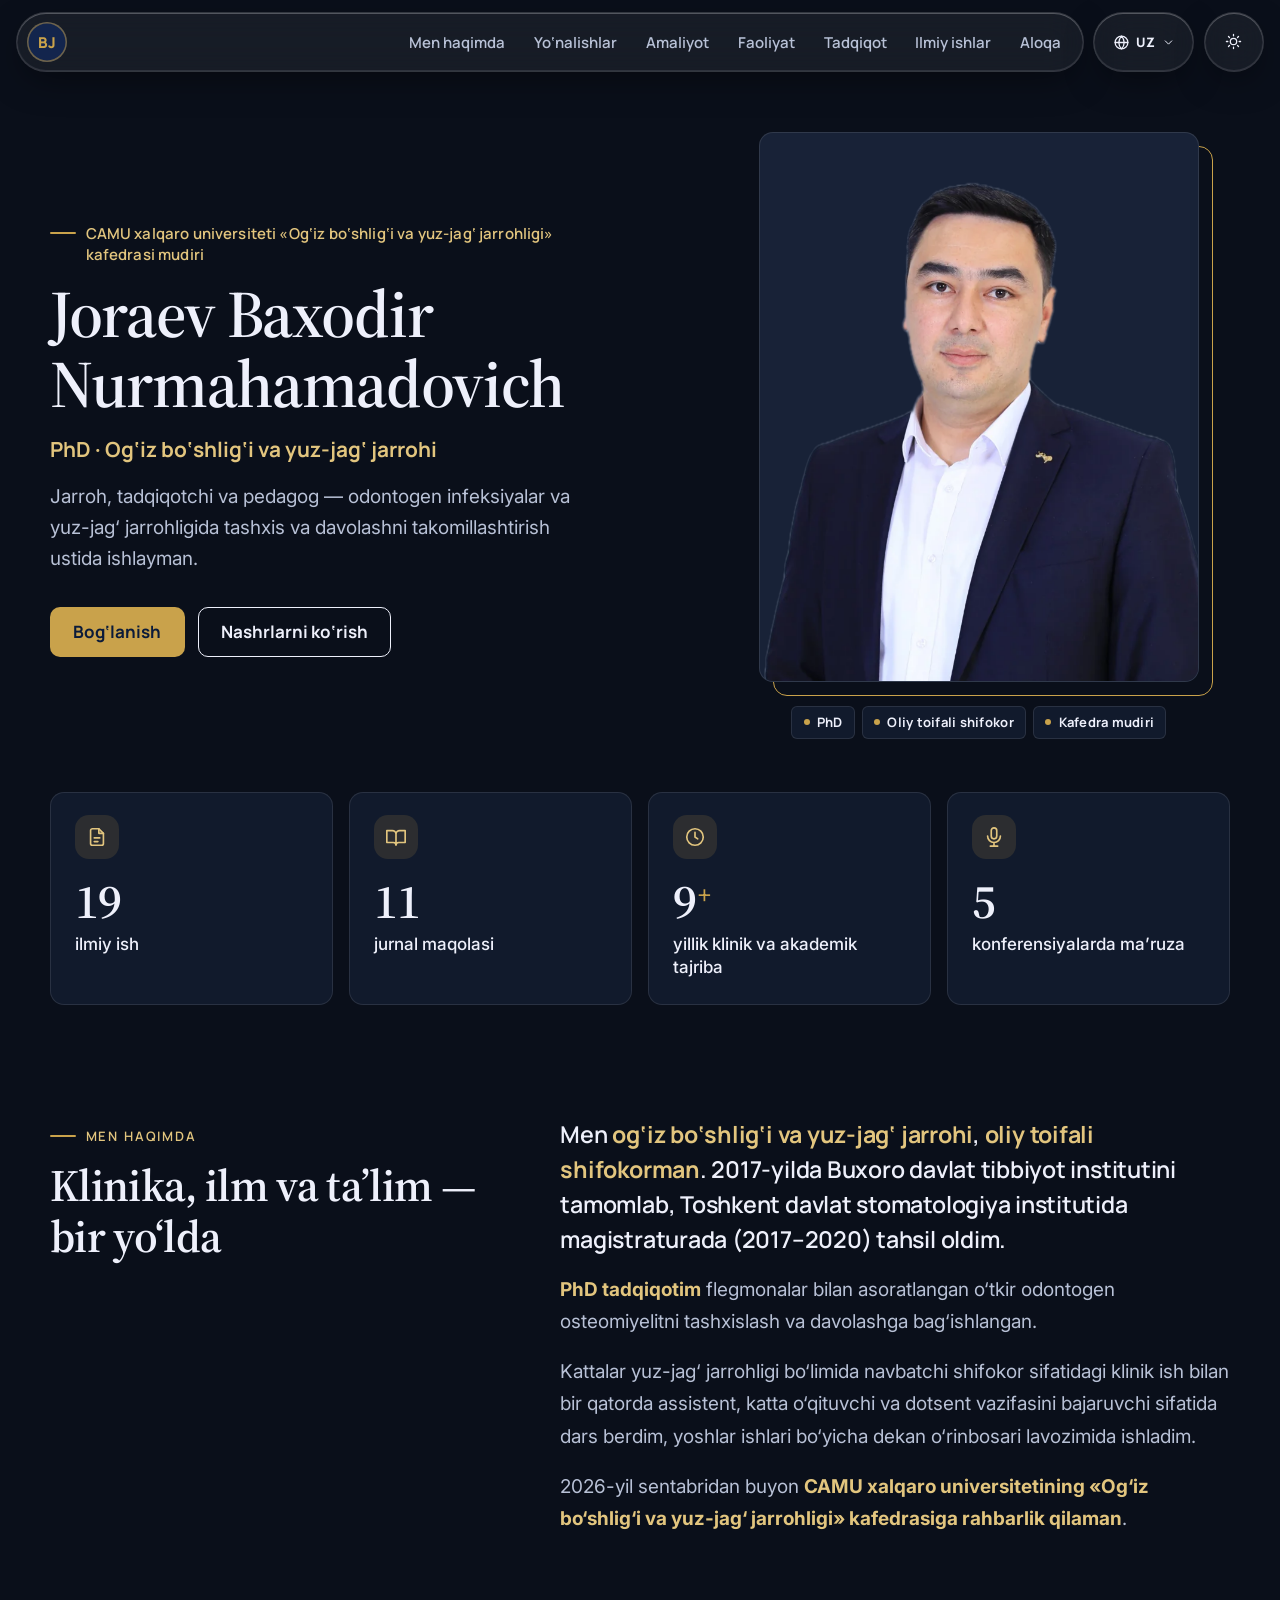
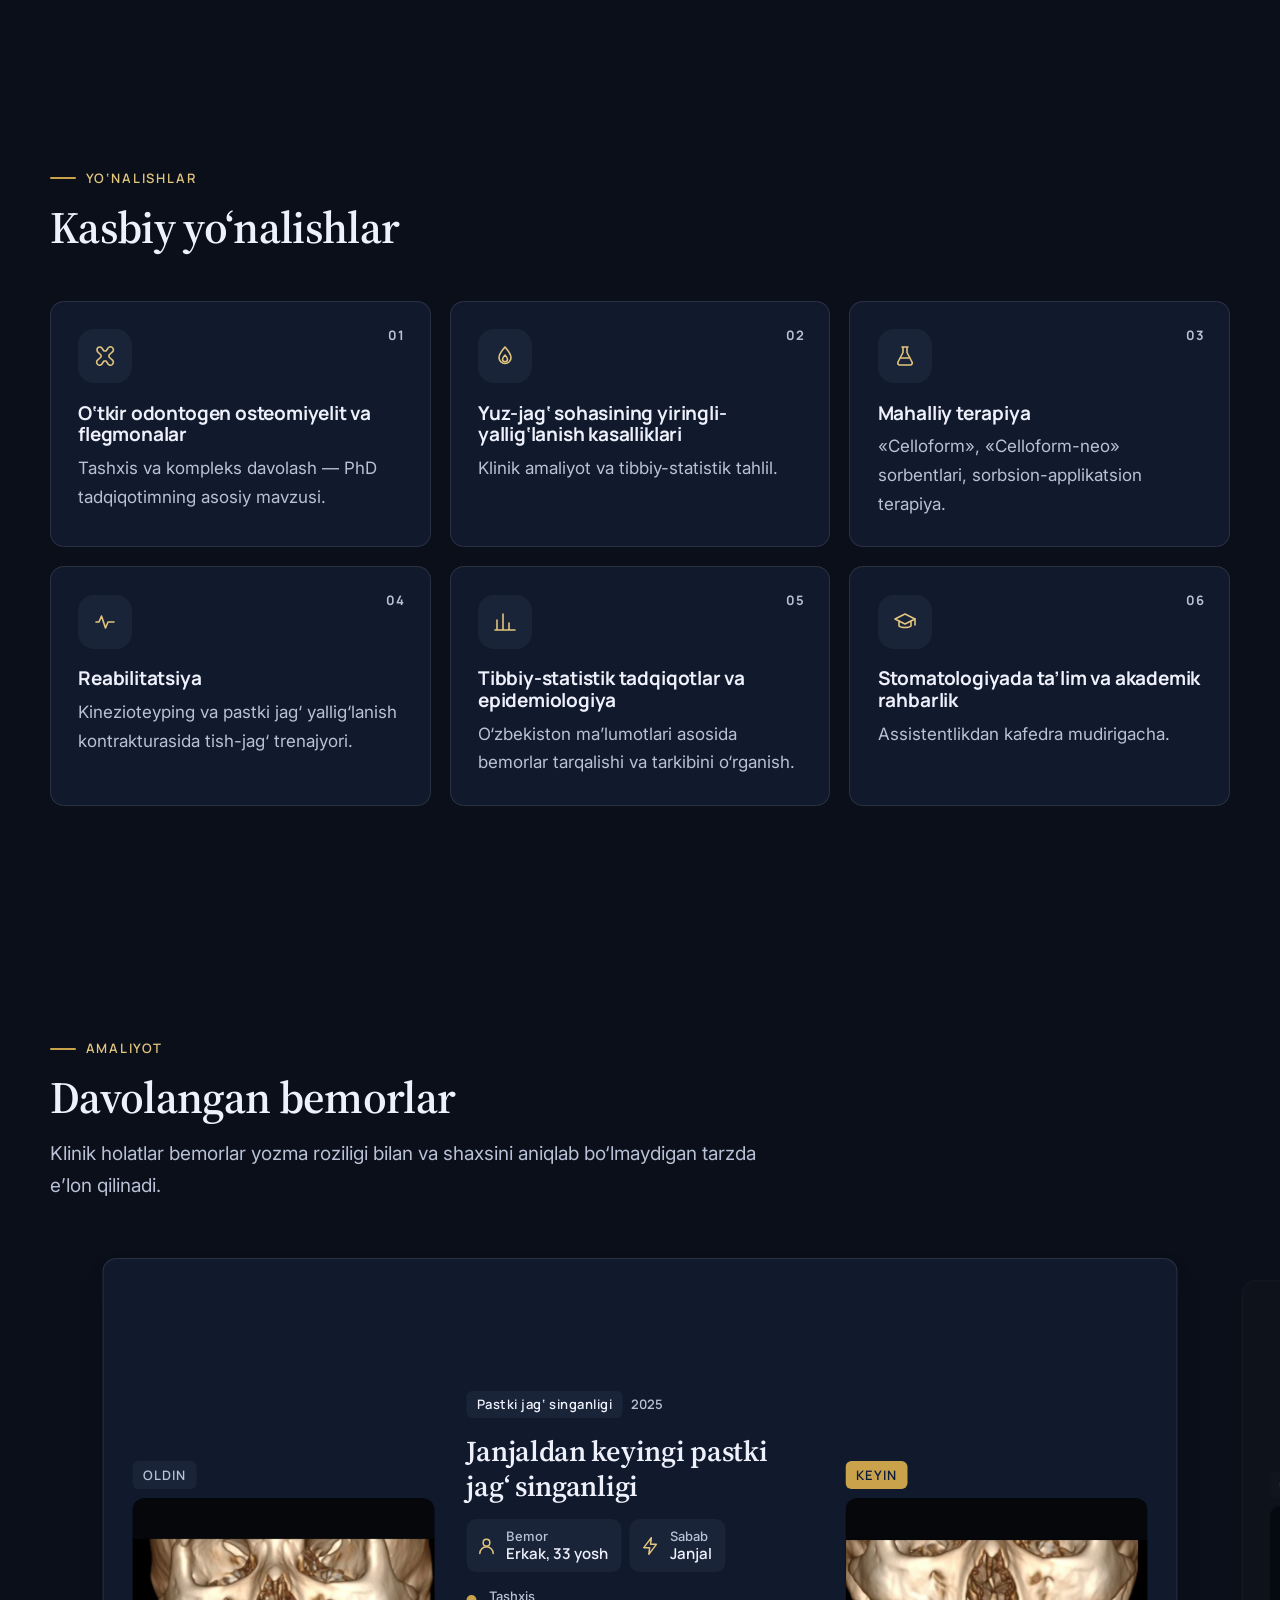
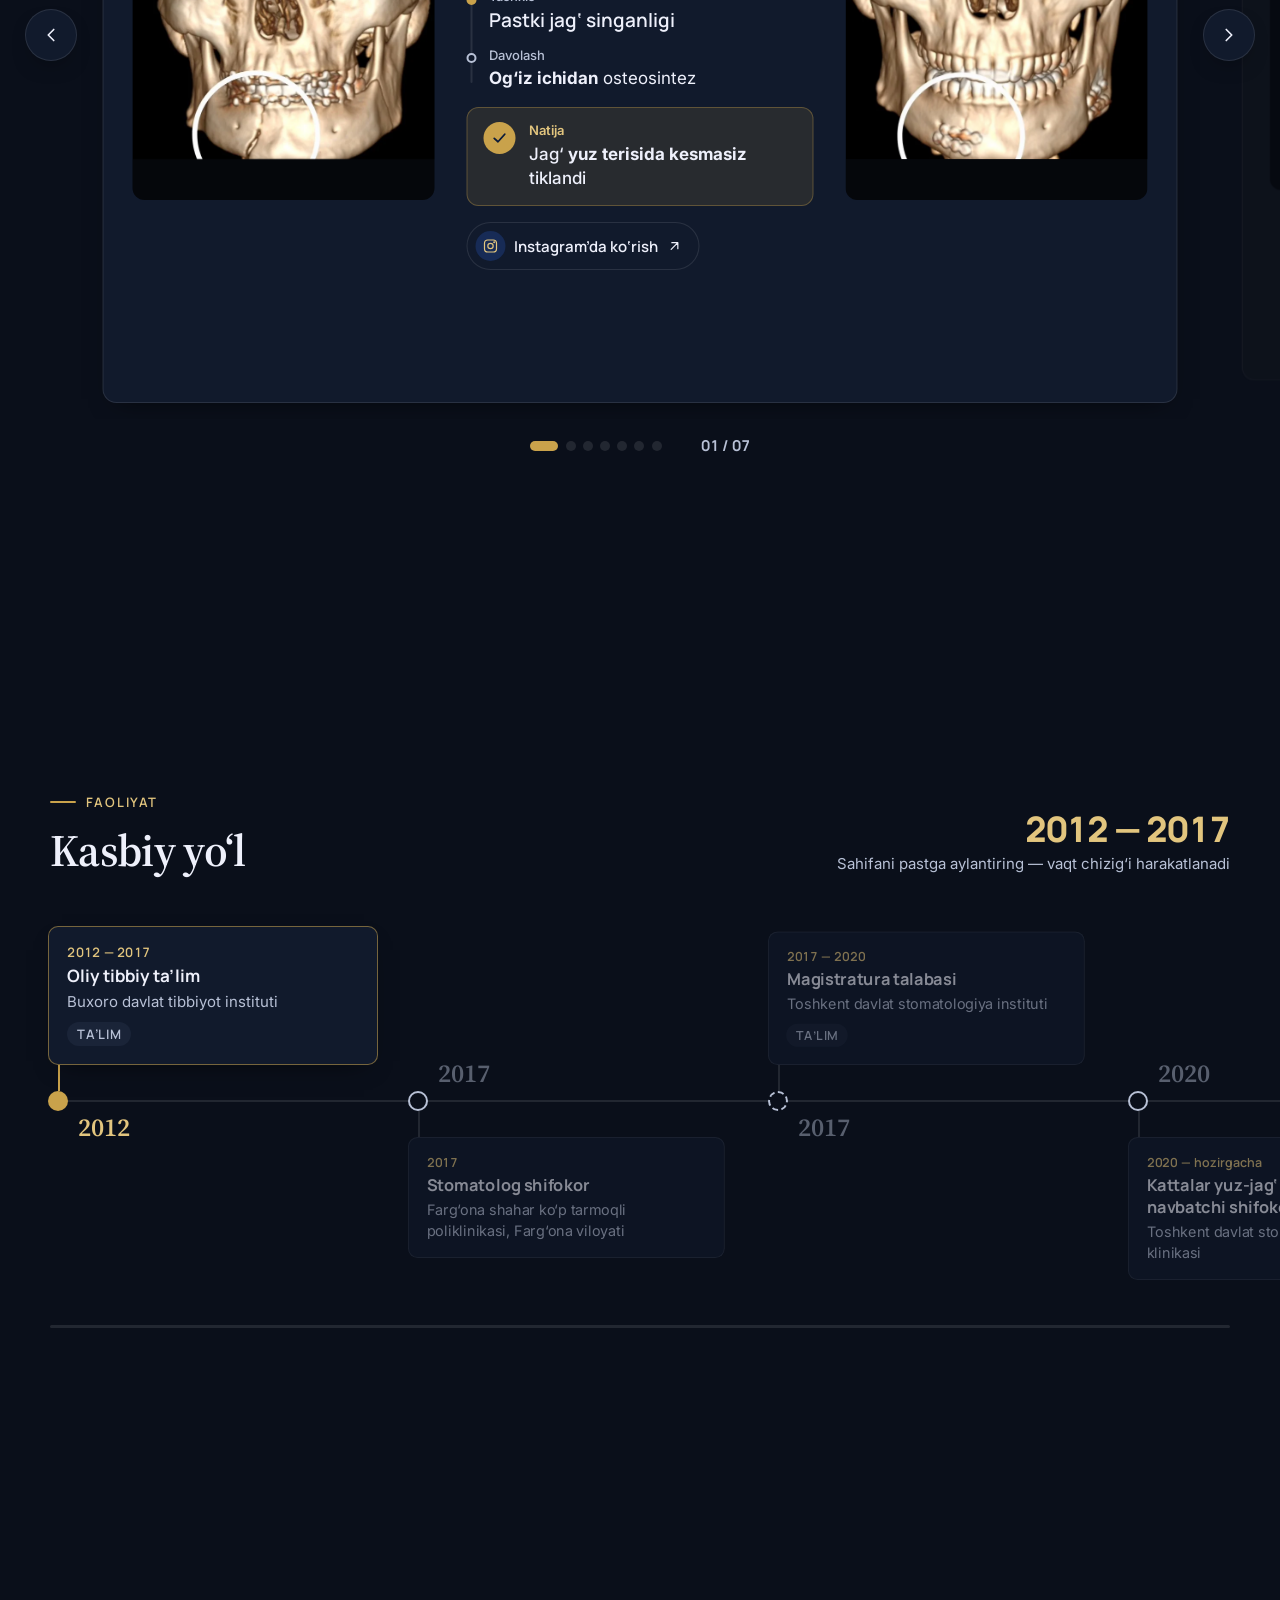
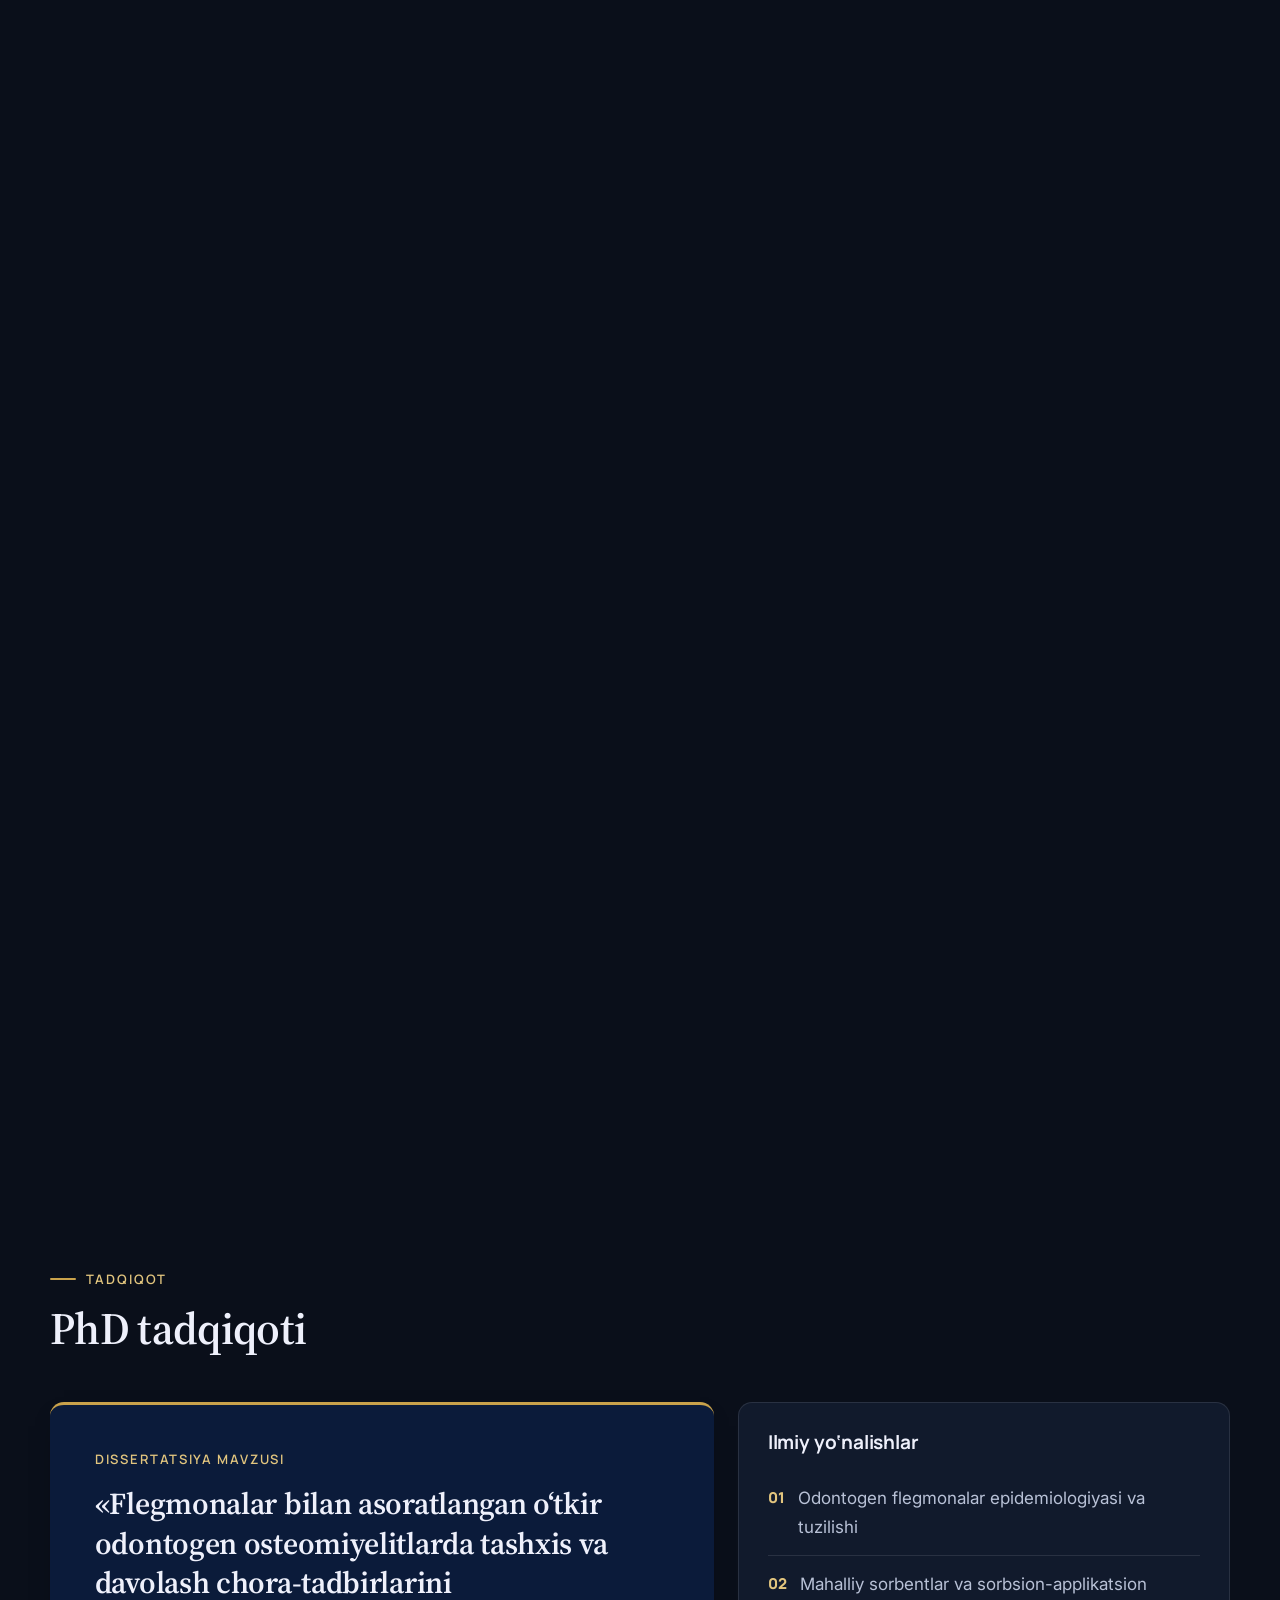
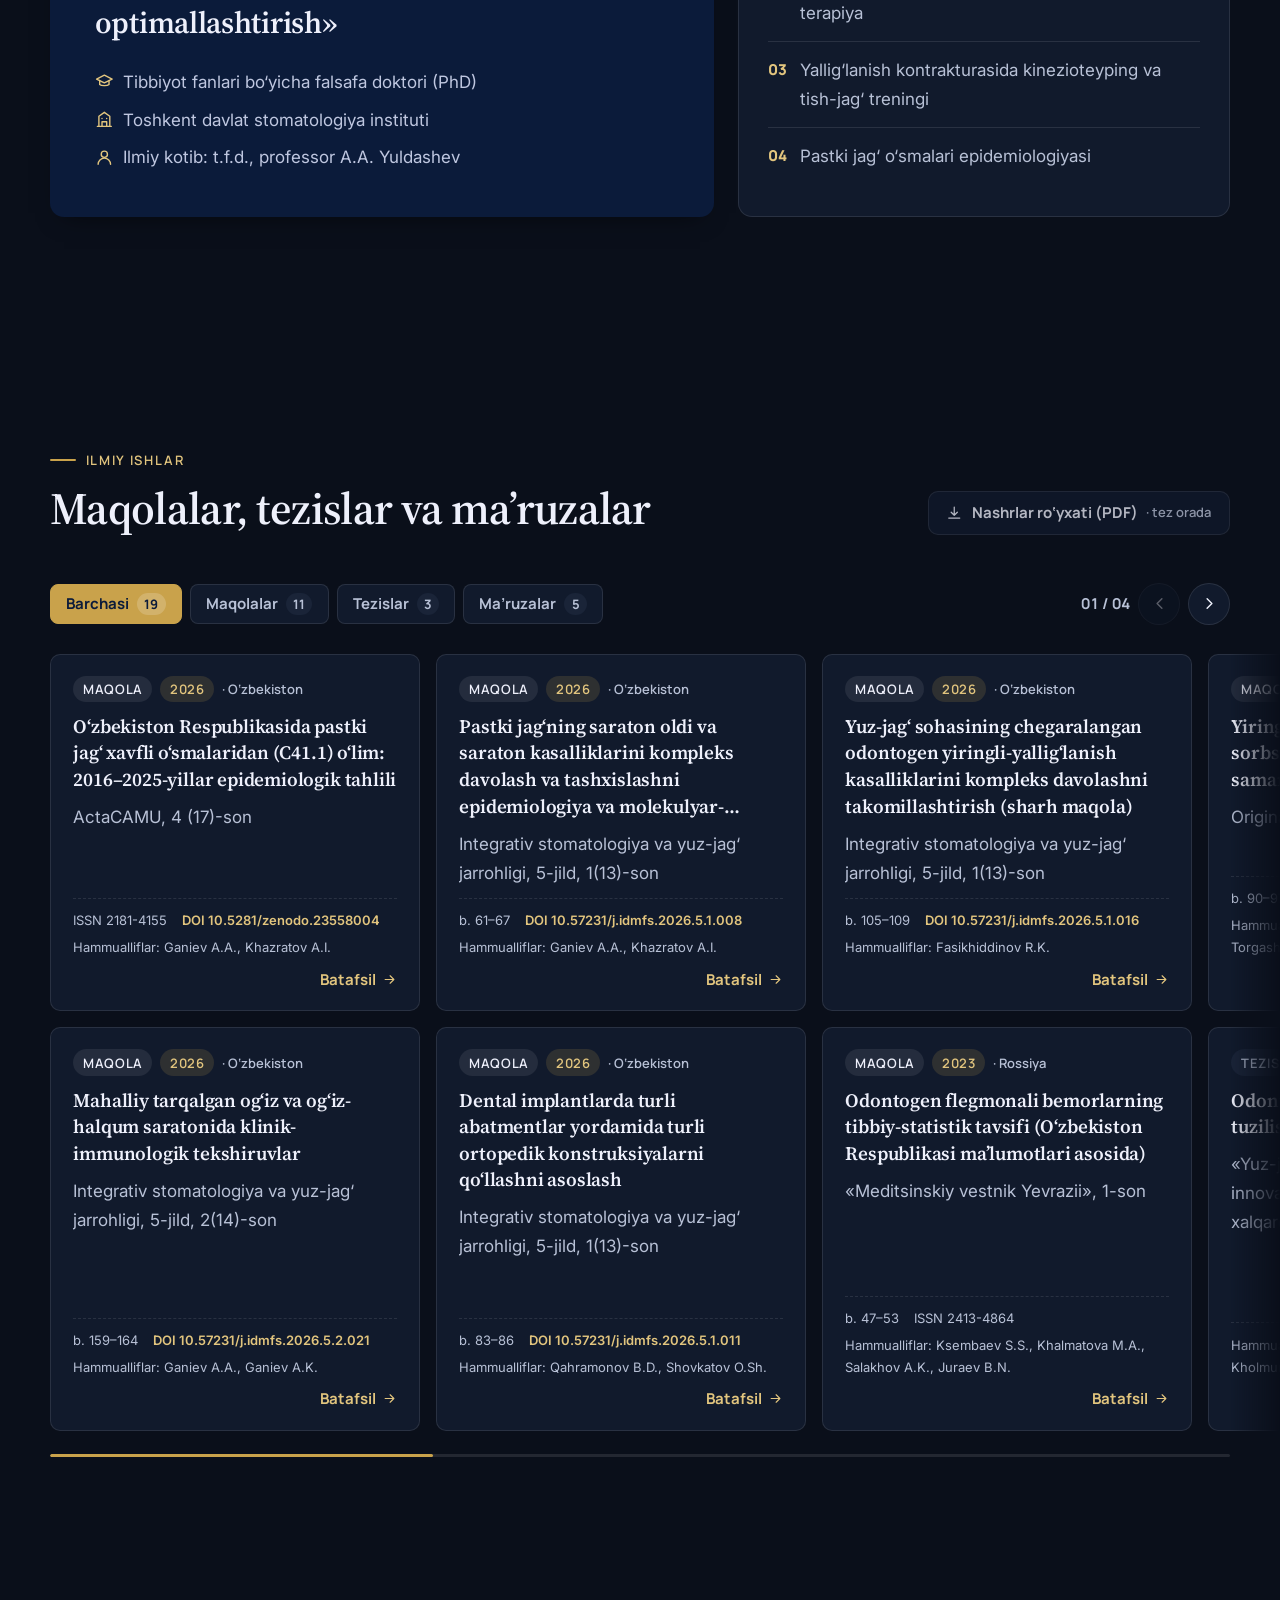
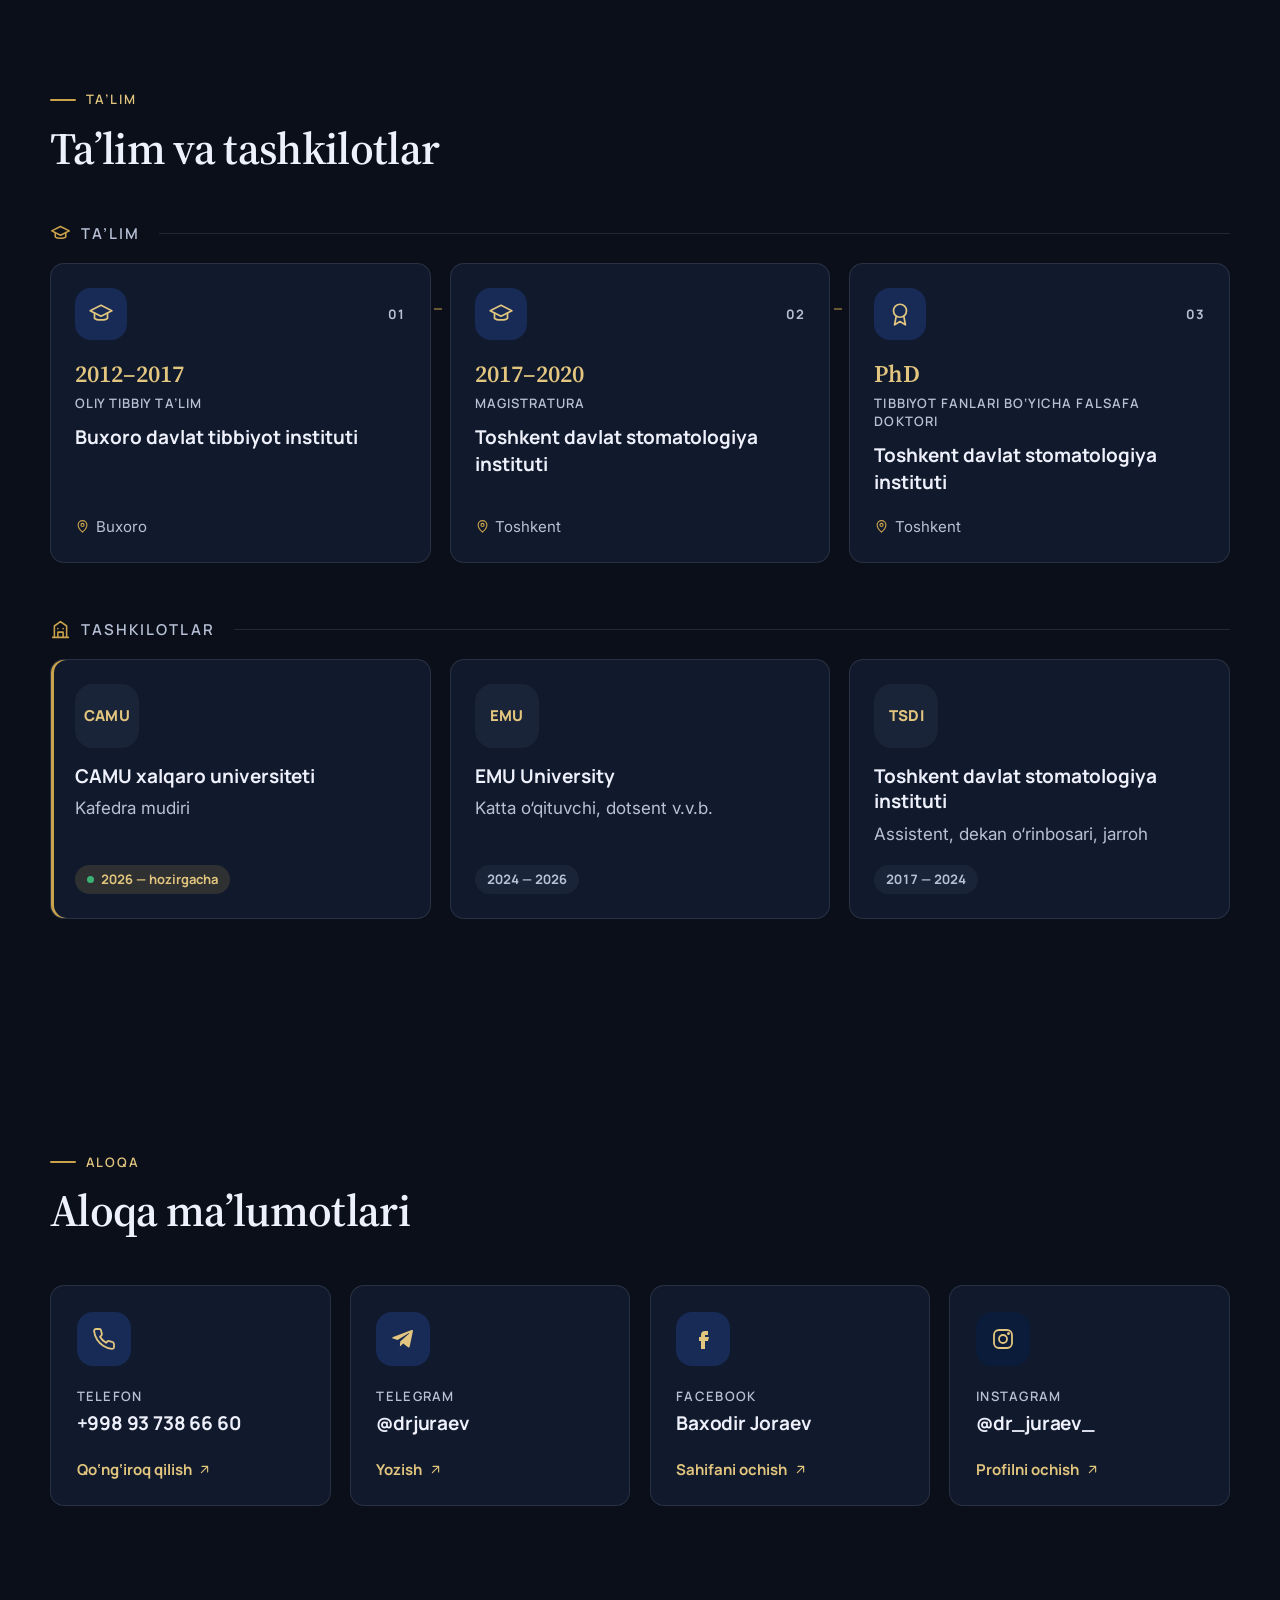
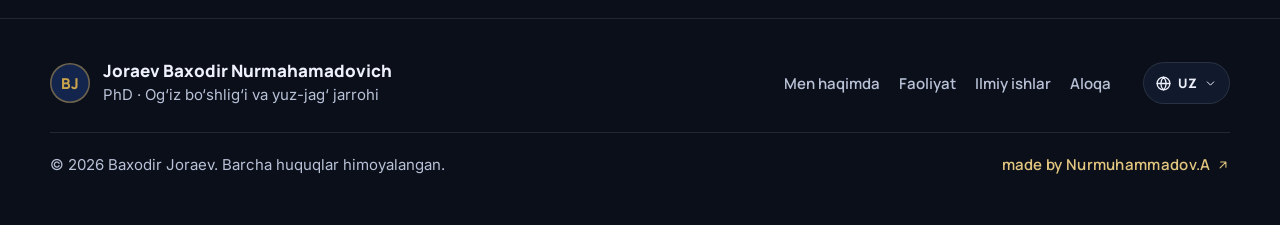
==== commit ba38bad2: "Patronymic spelling: Nurmahamadovich Co-Authored-By: Claude Opus 5.5 <noreply@anthropic.com>" ====
--- a/index.html
+++ b/index.html
@@ -19,7 +19,7 @@
   <meta property="og:site_name" content="Baxodir Joraev">
   <meta property="og:title" content="Baxodir Joraev — PhD, Oral & Maxillofacial Surgeon">
   <meta property="og:description" content="Surgeon, researcher and educator — optimizing diagnosis and treatment of odontogenic infections and maxillofacial surgery.">
-  <meta property="og:image" content="https://joraev-bohodir.vercel.app/assets/og-image.jpg?v=2">
+  <meta property="og:image" content="https://joraev-bohodir.vercel.app/assets/og-image.jpg?v=3">
   <meta property="og:image:type" content="image/jpeg">
   <meta property="og:image:width" content="1200">
   <meta property="og:image:height" content="630">
@@ -30,14 +30,14 @@
   <meta property="profile:first_name" content="Baxodir">
   <meta property="profile:last_name" content="Joraev">
   <meta name="twitter:card" content="summary_large_image">
-  <meta name="twitter:image" content="https://joraev-bohodir.vercel.app/assets/og-image.jpg?v=2">
+  <meta name="twitter:image" content="https://joraev-bohodir.vercel.app/assets/og-image.jpg?v=3">
 
   <!-- Structured data: Person + Physician -->
   <script type="application/ld+json">
   {
     "@context": "https://schema.org",
     "@type": ["Person", "Physician"],
-    "name": "Joraev Baxodir Nurmuhammadovich",
+    "name": "Joraev Baxodir Nurmahamadovich",
     "alternateName": ["Жураев Баходир Нурмахамадович", "Jo‘rayev Baxodir Nurmaxamad o‘g‘li", "Bakhodir Juraev"],
     "honorificSuffix": "PhD",
     "jobTitle": "Head of the Department of Oral and Maxillofacial Surgery",
@@ -109,7 +109,7 @@
           </g>
         </g>
       </svg>
-      <p class="loader__name">Joraev Baxodir Nurmuhammadovich</p>
+      <p class="loader__name">Joraev Baxodir Nurmahamadovich</p>
       <span class="loader__pct"></span>
     </div>
   </div>
@@ -370,7 +370,7 @@
   <!-- Custom cursor: the dot is the pointer, the ring follows it -->
   <div class="cursor" aria-hidden="true"><span class="cursor__ring"></span><span class="cursor__dot"></span></div>
 
-  <script src="js/content.js?v=28"></script>
+  <script src="js/content.js?v=29"></script>
   <script src="js/main.js?v=28"></script>
 </body>
 </html>
